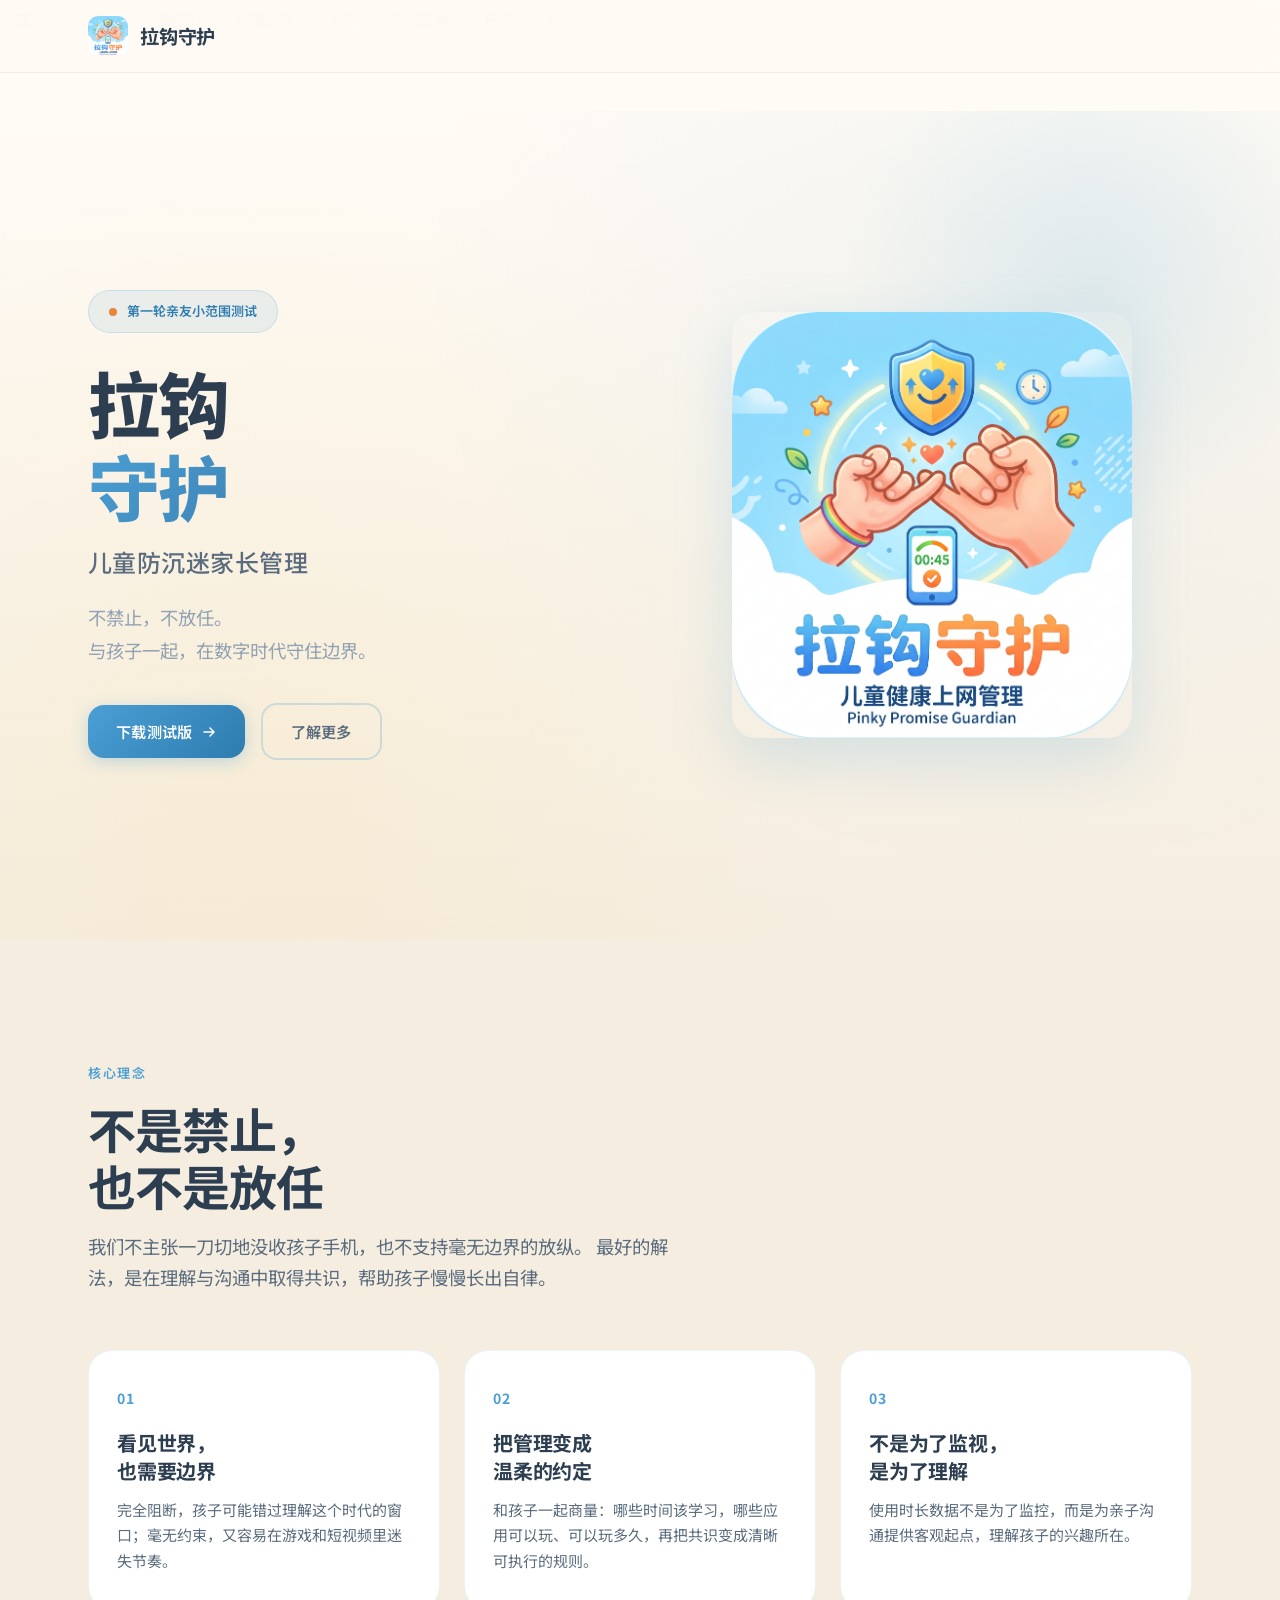
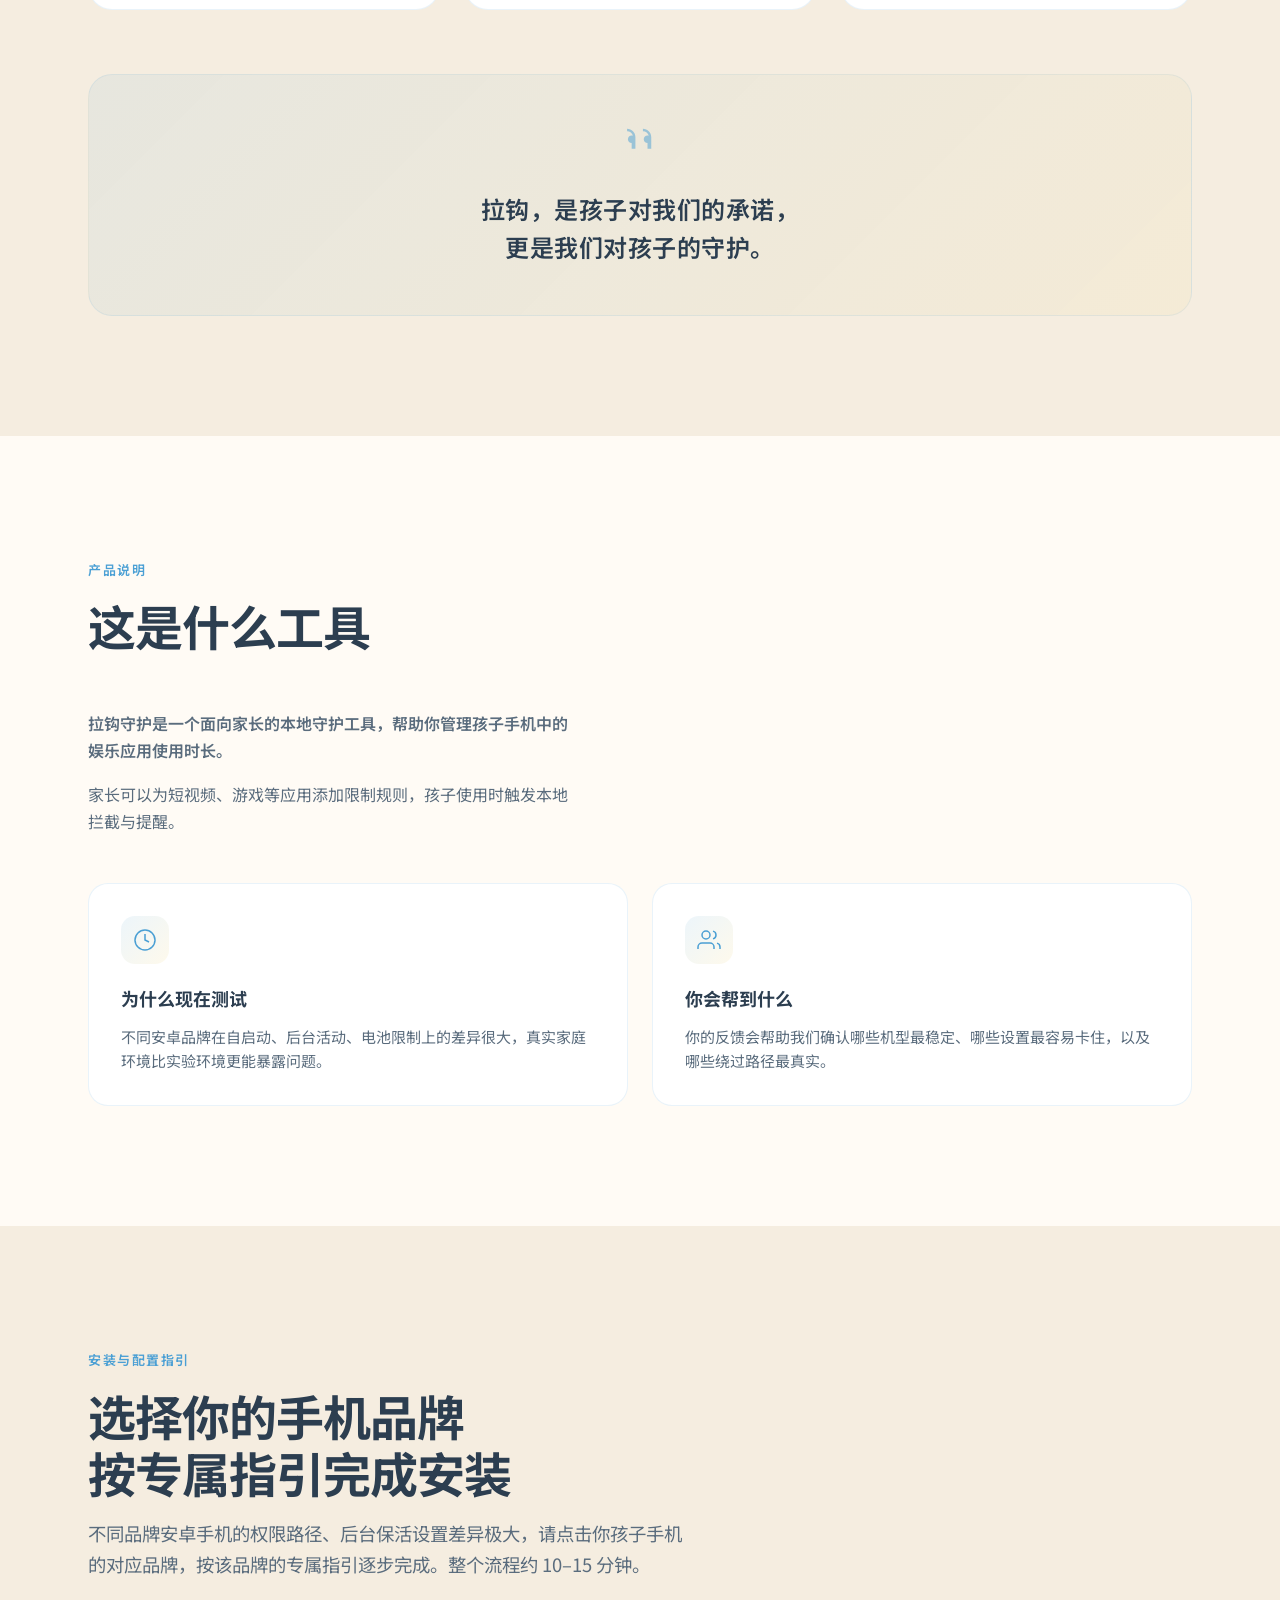
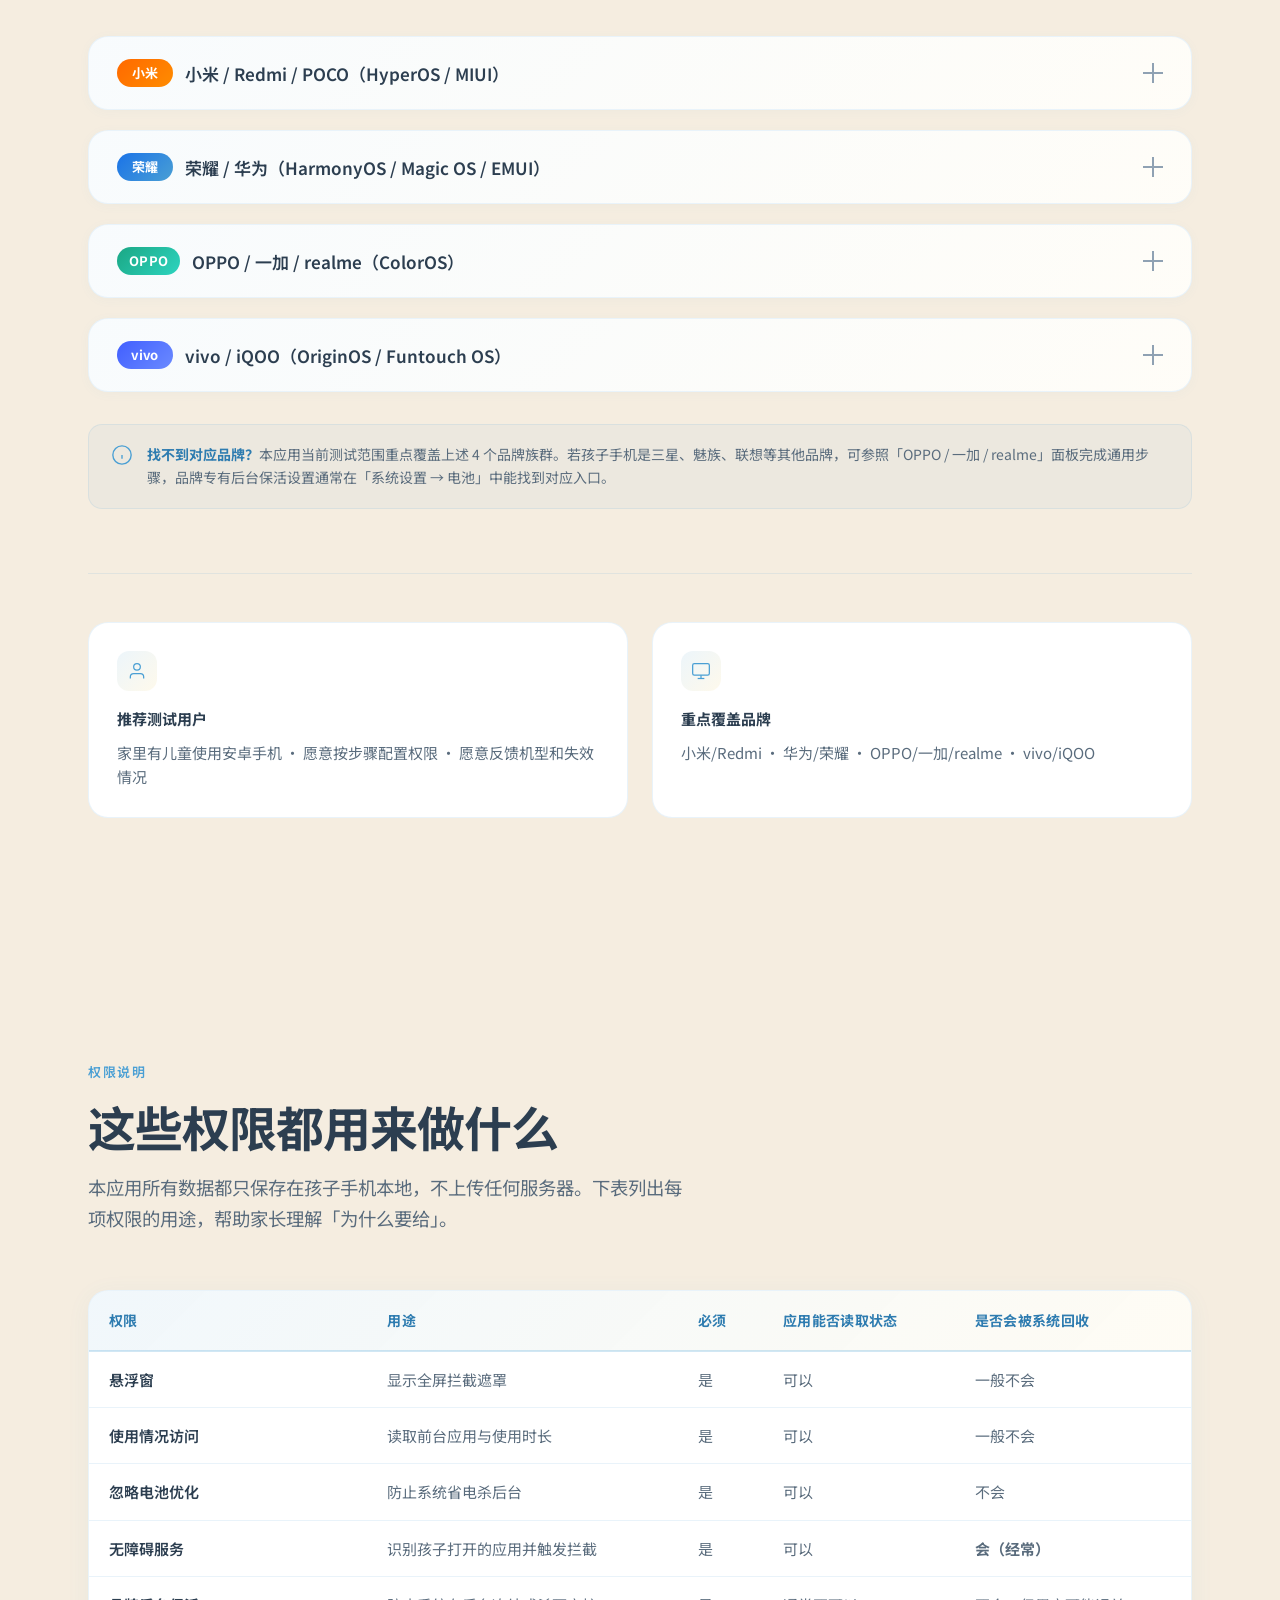
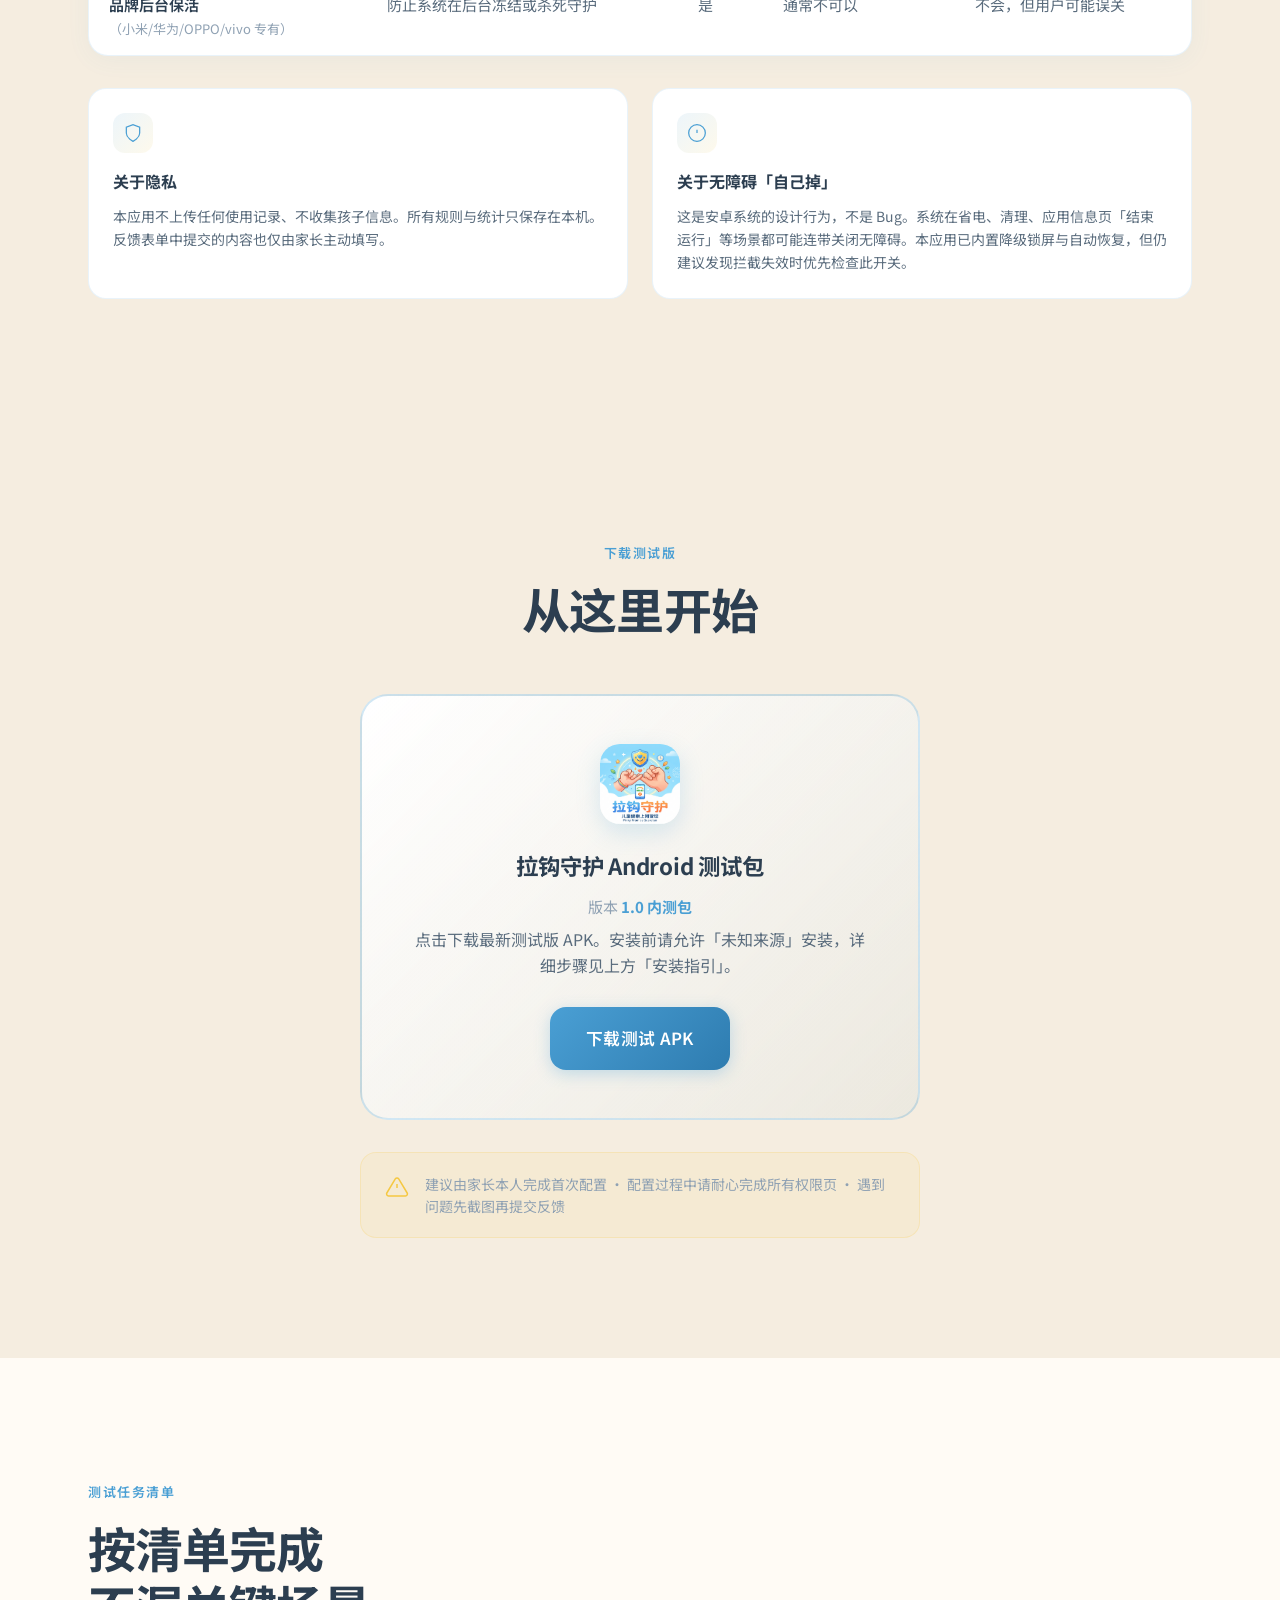
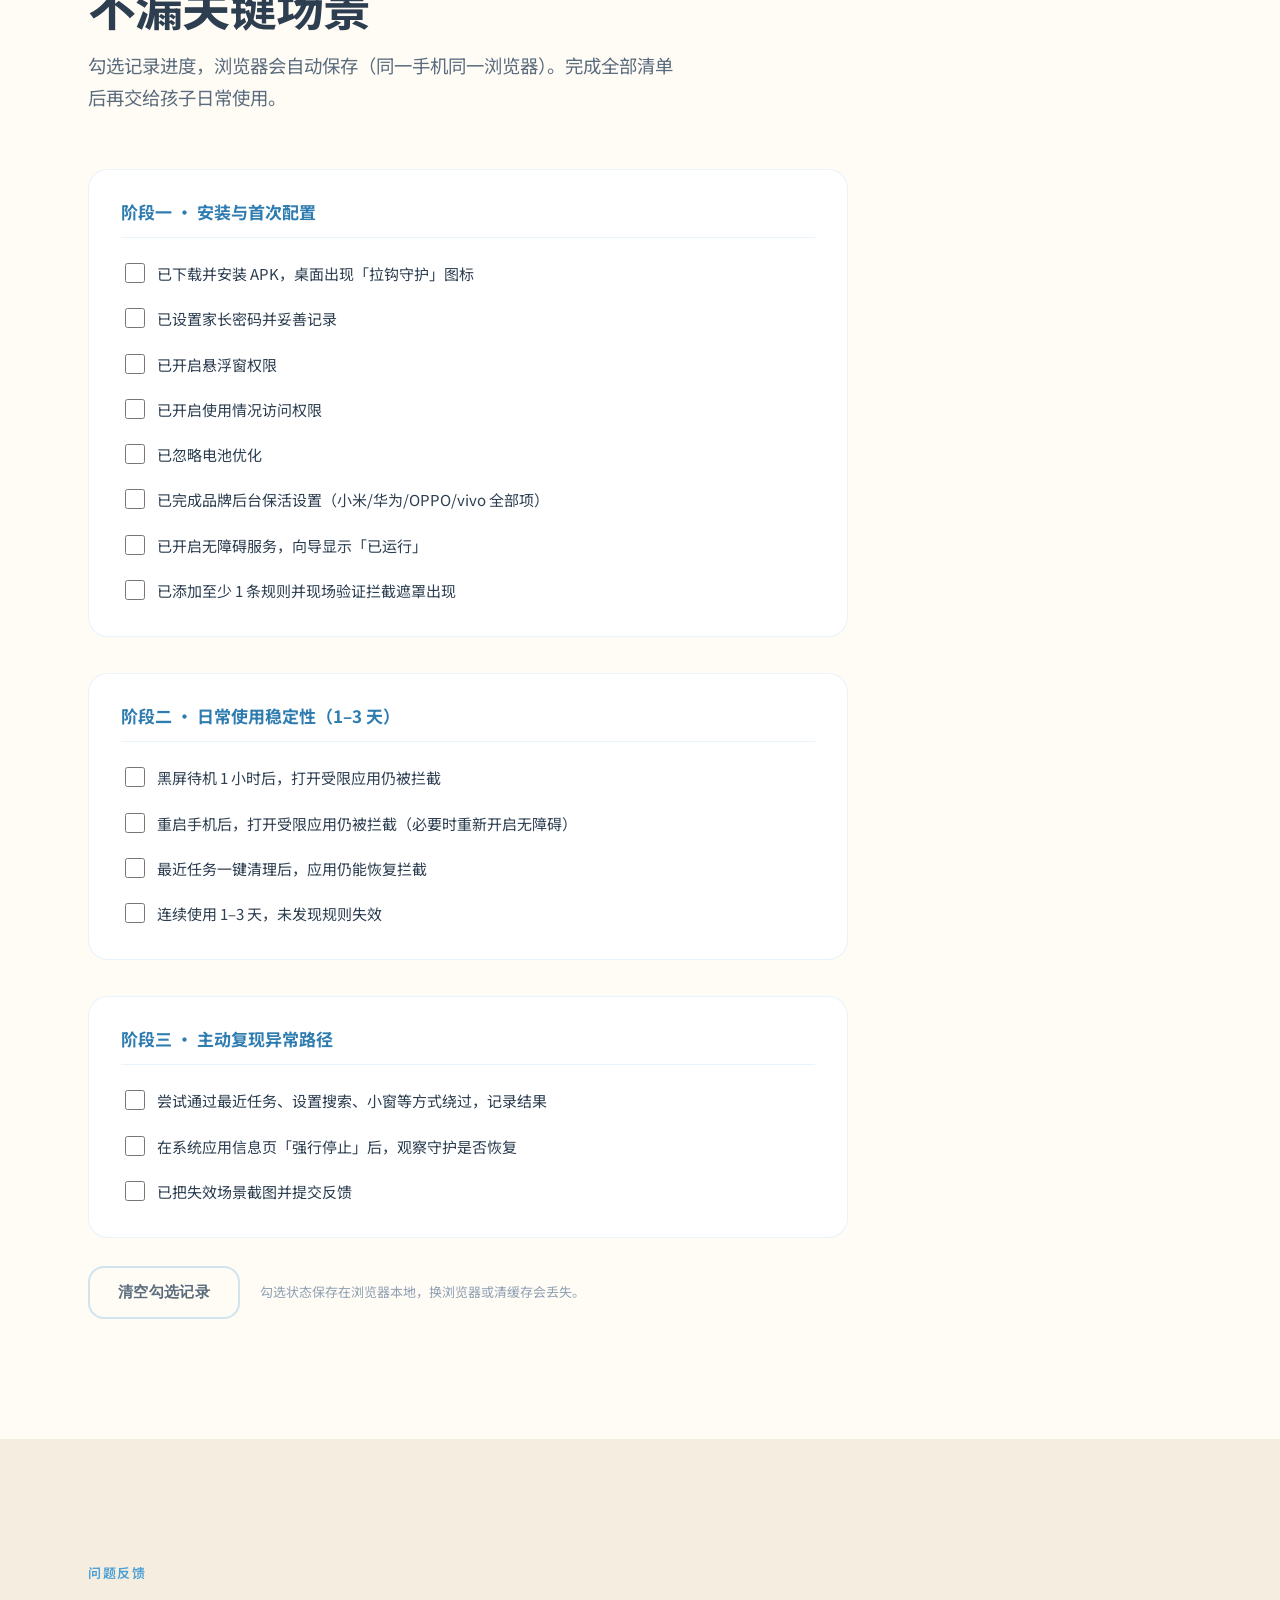
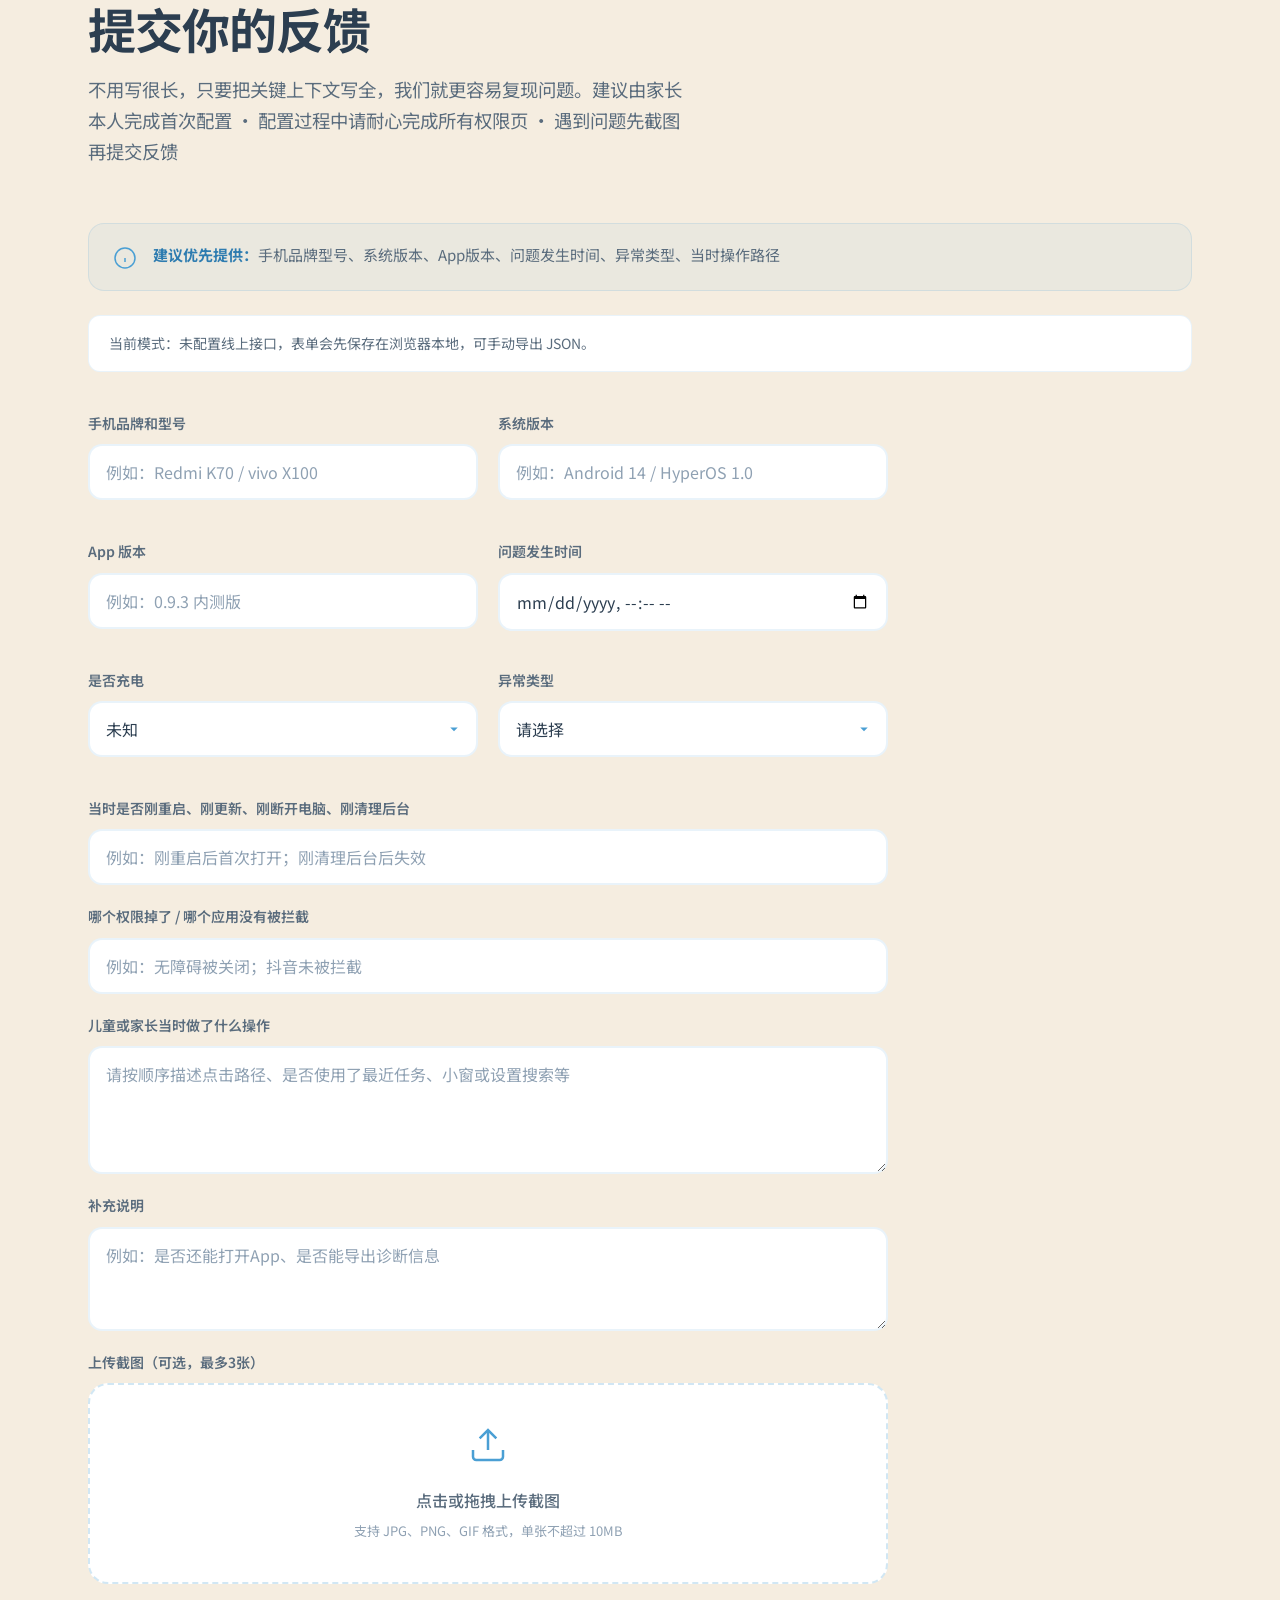
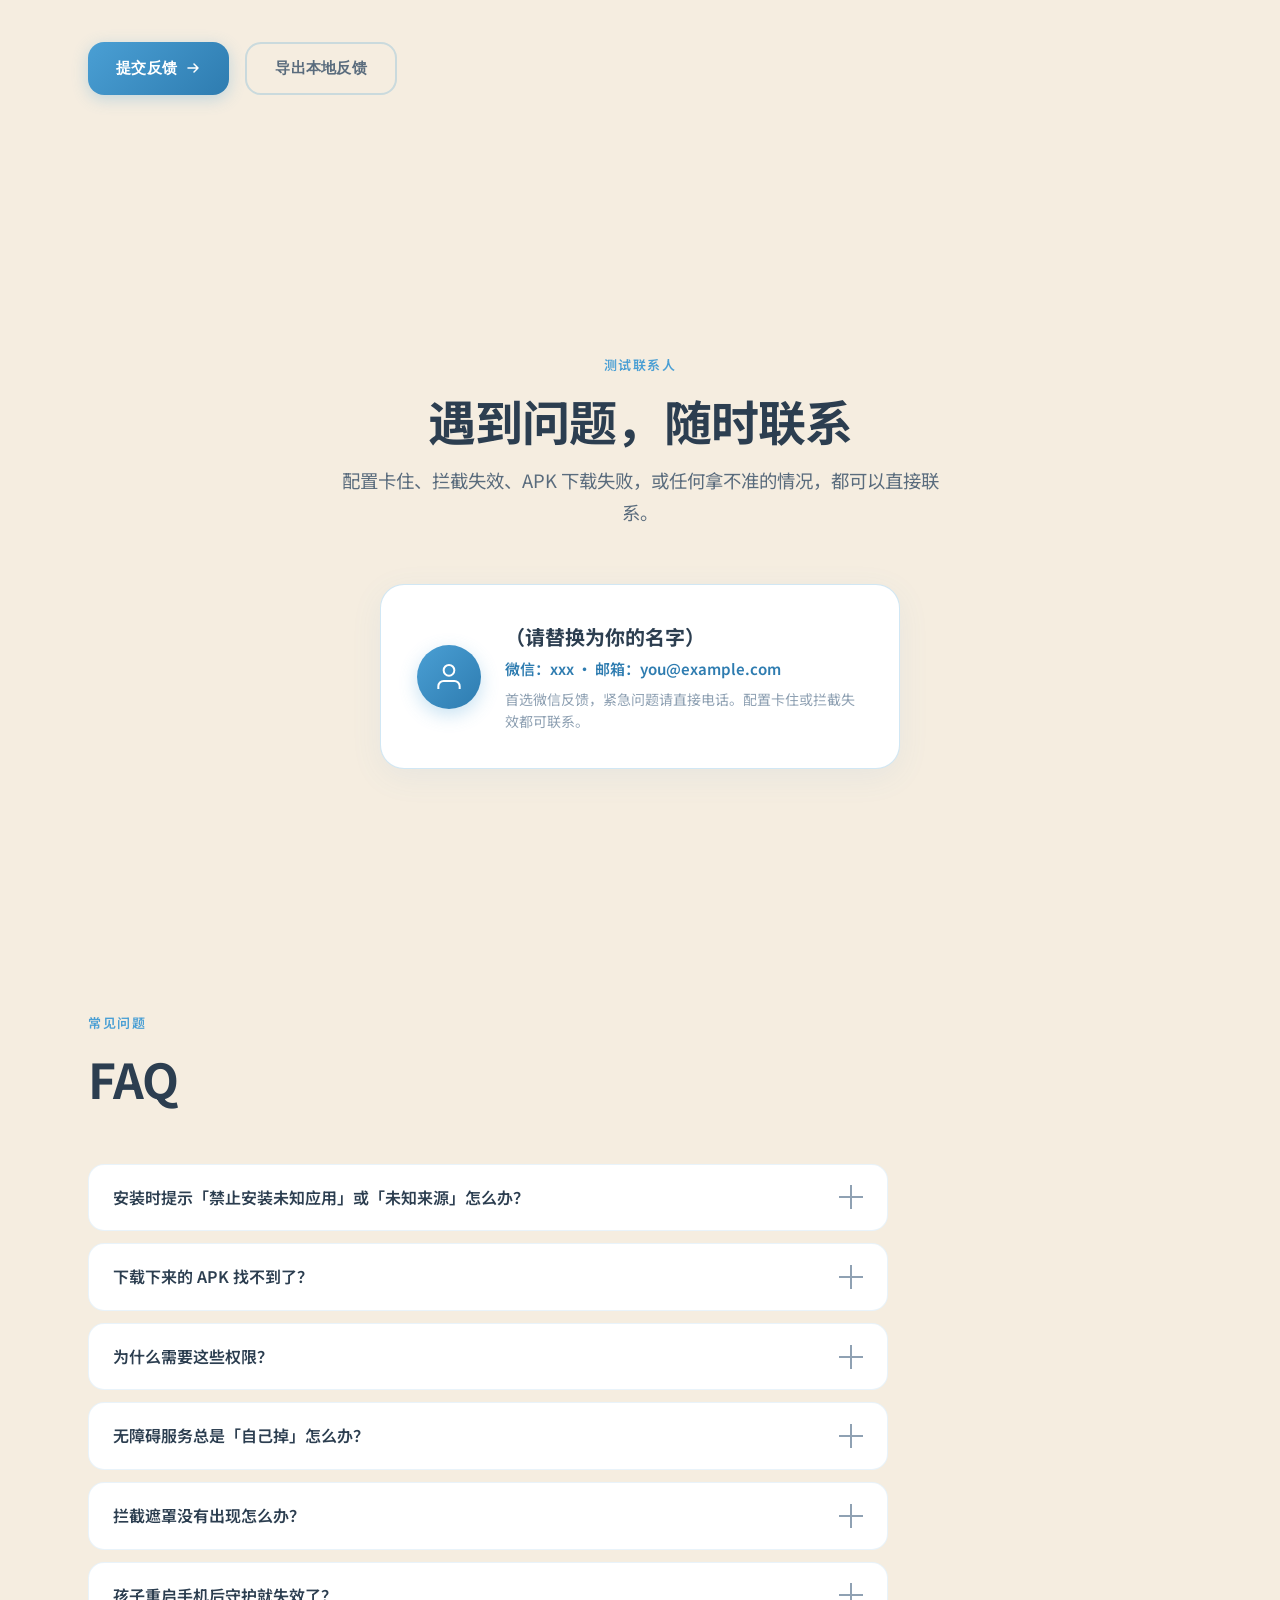
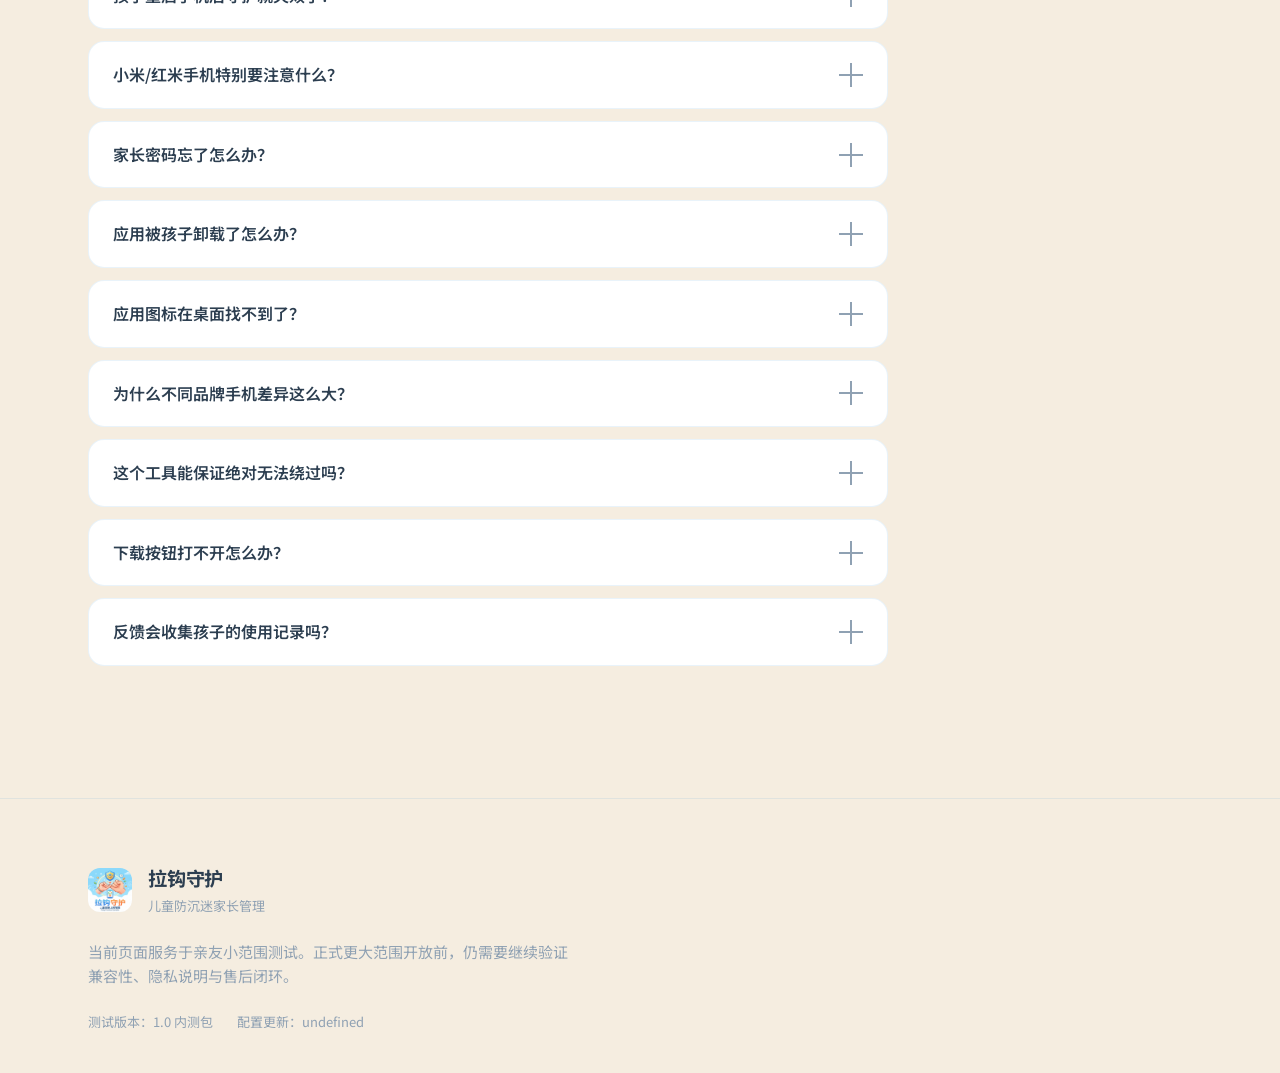
==== site/index.html @ 645e0491 "feat: add offline recovery and MIUI protection updates Harden degraded-mode, overlay, and uninstall " ====
<!DOCTYPE html>
<html lang="zh-CN">
<head>
  <meta charset="UTF-8">
  <meta name="viewport" content="width=device-width, initial-scale=1.0">
  <title>拉钩守护 - 儿童防沉迷家长管理</title>
  <meta name="description" content="拉钩守护小范围亲友测试站，提供安装说明、测试版分发、问题反馈与常见问题。">
  <link rel="preconnect" href="https://fonts.googleapis.com">
  <link rel="preconnect" href="https://fonts.gstatic.com" crossorigin>
  <link href="https://fonts.googleapis.com/css2?family=Noto+Serif+SC:wght@400;600;700&family=Noto+Sans+SC:wght@300;400;500;600;700&display=swap" rel="stylesheet">
  <link rel="stylesheet" href="./styles.css?v=11">
</head>
<body>
  <nav class="nav">
    <div class="container">
      <a class="nav-brand" href="#">
        <img class="nav-logo" src="./logo.png" alt="拉钩守护 Logo">
        <span class="nav-title">拉钩守护</span>
      </a>
      <button class="nav-toggle" id="navToggle" aria-label="菜单">
        <span></span><span></span><span></span>
      </button>
    </div>
  </nav>

  <!-- 菜单遮罩与抽屉独立于 .nav 之外，避免 backdrop-filter 影响 fixed 定位 -->
  <div class="nav-overlay" id="navOverlay"></div>
  <div class="nav-menu" id="navMenu">
    <a href="#philosophy" class="nav-link">理念</a>
    <a href="#about" class="nav-link">产品</a>
    <a href="#start" class="nav-link">安装指引</a>
    <a href="#permissions" class="nav-link">权限说明</a>
    <a href="#download" class="nav-link">下载</a>
    <a href="#checklist" class="nav-link">测试清单</a>
    <a href="#feedback" class="nav-link">反馈</a>
    <a href="#faq" class="nav-link">FAQ</a>
  </div>

  <main>
    <section class="hero-section" id="top">
      <div class="hero-bg">
        <div class="hero-bg-glow"></div>
        <div class="hero-bg-grid"></div>
      </div>
      <div class="container">
        <div class="hero-content">
          <div class="hero-eyebrow">
            <span class="eyebrow-dot"></span>
            第一轮亲友小范围测试
          </div>
          <h1 class="hero-title">
            <span class="title-line">拉钩</span>
            <span class="title-line title-line-accent">守护</span>
          </h1>
          <p class="hero-subtitle">儿童防沉迷家长管理</p>
          <p class="hero-desc">
            不禁止，不放任。<br>
            与孩子一起，在数字时代守住边界。
          </p>
          <div class="hero-cta">
            <a href="#download" class="btn btn-primary">
              <span>下载测试版</span>
              <svg width="16" height="16" viewBox="0 0 16 16" fill="none">
                <path d="M3 8h10M9 4l4 4-4 4" stroke="currentColor" stroke-width="1.5" stroke-linecap="round" stroke-linejoin="round"/>
              </svg>
            </a>
            <a href="#philosophy" class="btn btn-ghost">了解更多</a>
          </div>
        </div>
        <div class="hero-visual">
          <div class="hero-logo">
            <img src="./logo.png" alt="拉钩守护 - 儿童健康上网管理">
          </div>
        </div>
      </div>
    </section>

    <section class="philosophy-section" id="philosophy">
      <div class="container">
        <div class="section-header">
          <div class="section-label">核心理念</div>
          <h2 class="section-title">不是禁止，<br>也不是放任</h2>
          <p class="section-lead">
            我们不主张一刀切地没收孩子手机，也不支持毫无边界的放纵。
            最好的解法，是在理解与沟通中取得共识，帮助孩子慢慢长出自律。
          </p>
        </div>

        <div class="philosophy-grid">
          <div class="philosophy-item philosophy-item-large">
            <div class="philosophy-num">01</div>
            <h3>看见世界，<br>也需要边界</h3>
            <p>完全阻断，孩子可能错过理解这个时代的窗口；毫无约束，又容易在游戏和短视频里迷失节奏。</p>
          </div>
          <div class="philosophy-item">
            <div class="philosophy-num">02</div>
            <h3>把管理变成<br>温柔的约定</h3>
            <p>和孩子一起商量：哪些时间该学习，哪些应用可以玩、可以玩多久，再把共识变成清晰可执行的规则。</p>
          </div>
          <div class="philosophy-item">
            <div class="philosophy-num">03</div>
            <h3>不是为了监视，<br>是为了理解</h3>
            <p>使用时长数据不是为了监控，而是为亲子沟通提供客观起点，理解孩子的兴趣所在。</p>
          </div>
        </div>

        <div class="philosophy-quote">
          <svg class="quote-icon" viewBox="0 0 48 48" fill="none">
            <path d="M14 24c-2.5 0-4.5-2-4.5-4.5S11.5 15 14 15c.5 0 1 0 1.5.2C14.8 12.3 12 10 8.5 10v-3c5.5 0 10 4.5 10 10v14h-4.5V24zm19 0c-2.5 0-4.5-2-4.5-4.5S30.5 15 33 15c.5 0 1 0 1.5.2C33.8 12.3 31 10 27.5 10v-3c5.5 0 10 4.5 10 10v14h-4.5V24z" fill="currentColor"/>
          </svg>
          <p>拉钩，是孩子对我们的承诺，<br>更是我们对孩子的守护。</p>
        </div>
      </div>
    </section>

    <section class="about-section" id="about">
      <div class="container">
        <div class="section-header">
          <div class="section-label">产品说明</div>
          <h2 class="section-title">这是什么工具</h2>
        </div>

        <div class="about-grid">
          <div class="about-main">
            <p class="about-lead">拉钩守护是一个面向家长的本地守护工具，帮助你管理孩子手机中的娱乐应用使用时长。</p>
            <p>家长可以为短视频、游戏等应用添加限制规则，孩子使用时触发本地拦截与提醒。</p>
          </div>
        </div>

        <div class="about-cards">
          <div class="about-card">
            <div class="card-icon">
              <svg viewBox="0 0 24 24" fill="none" stroke="currentColor" stroke-width="1.5">
                <path d="M12 22c5.523 0 10-4.477 10-10S17.523 2 12 2 2 6.477 2 12s4.477 10 10 10z"/>
                <path d="M12 6v6l4 2"/>
              </svg>
            </div>
            <h3>为什么现在测试</h3>
            <p>不同安卓品牌在自启动、后台活动、电池限制上的差异很大，真实家庭环境比实验环境更能暴露问题。</p>
          </div>
          <div class="about-card">
            <div class="card-icon">
              <svg viewBox="0 0 24 24" fill="none" stroke="currentColor" stroke-width="1.5">
                <path d="M17 21v-2a4 4 0 00-4-4H5a4 4 0 00-4 4v2"/>
                <circle cx="9" cy="7" r="4"/>
                <path d="M23 21v-2a4 4 0 00-3-3.87M16 3.13a4 4 0 010 7.75"/>
              </svg>
            </div>
            <h3>你会帮到什么</h3>
            <p>你的反馈会帮助我们确认哪些机型最稳定、哪些设置最容易卡住，以及哪些绕过路径最真实。</p>
          </div>
        </div>
      </div>
    </section>

    <section class="test-section" id="start">
      <div class="container">
        <div class="section-header">
          <div class="section-label">安装与配置指引</div>
          <h2 class="section-title">选择你的手机品牌<br>按专属指引完成安装</h2>
          <p class="section-lead">不同品牌安卓手机的权限路径、后台保活设置差异极大，请点击你孩子手机的对应品牌，按该品牌的专属指引逐步完成。整个流程约 10–15 分钟。</p>
        </div>

        <div class="brand-guide-panels">

          <!-- ========== 小米 / Redmi / POCO ========== -->
          <details class="brand-guide-panel">
            <summary>
              <span class="brand-guide-name">
                <span class="brand-tag brand-tag-xiaomi">小米</span>
                小米 / Redmi / POCO（HyperOS / MIUI）
              </span>
              <span class="faq-toggle"></span>
            </summary>
            <div class="brand-guide-body">

              <div class="guide-phase">
                <h3 class="guide-phase-title">第一阶段 · 通用权限准备（约 5 分钟）</h3>

                <div class="guide-step">
                  <div class="guide-step-num">1</div>
                  <div class="guide-step-body">
                    <h4>下载 APK</h4>
                    <p class="step-purpose">本应用未上架应用商店，需从本页下载安装包。小米浏览器为系统默认浏览器。</p>
                    <ol class="step-list">
                      <li>在小米浏览器中打开本页面，点击下方「下载测试版」。<strong>如在微信中打开，请点击右上角三个点图标，再点击「用浏览器打开」</strong>，跳转到小米浏览器后再下载。</li>
                      <li>点击下载后，小米浏览器可能弹出「该应用未经小米安全审核」<strong>—— 这是小米对未上架应用商店的所有应用的通用提示，并不代表应用本身有问题，按提示操作继续下载即可</strong>。</li>
                      <li>如浏览器提示「禁止安装未知应用」→ 点击「设置」→ 找到「浏览器」或「小米浏览器」→ 开启「允许安装来源」。</li>
                    </ol>
                    <div class="guide-screenshots">
                      <figure class="screenshot-thumb" data-full="src/mi/下载警告.jpg">
                        <img src="src/mi/下载警告.jpg" alt="点击下载后浏览器警告" loading="lazy">
                        <figcaption>点击下载后浏览器警告（按提示继续下载）</figcaption>
                      </figure>
                      <figure class="screenshot-thumb" data-full="src/mi/下载安装警告.jpg">
                        <img src="src/mi/下载安装警告.jpg" alt="下载安装警告" loading="lazy">
                        <figcaption>下载安装警告（按提示继续）</figcaption>
                      </figure>
                    </div>
                  </div>
                </div>

                <div class="guide-step">
                  <div class="guide-step-num">2</div>
                  <div class="guide-step-body">
                    <h4>安装 APK</h4>
                    <p class="step-purpose">下载完成后开始安装。小米系统会连续弹出多个安全提示，<strong>均属正常现象</strong>，请按顺序处理。</p>
                    <ol class="step-list">
                      <li>下载完成后下拉通知栏点击「下载完成」的 APK，或打开「文件管理 → 下载」分类找到 <code>app-debug.apk</code> 点击安装。</li>
                      <li>弹出「了解此应用未经安全检测」页面 → <strong>勾选「我已了解并知晓可能产生的风险」</strong>（必须勾选才能继续，部分机型需等待倒计时结束按钮才可点击）→ 点击「继续安装」。</li>
                      <li>弹出「第三方应用安装警告」→ 选择「继续安装」或「仍然安装」。</li>
                      <li>弹出「未查询到此应用的 ICP 备案信息」→ <strong>本应用测试阶段尚未备案，不影响使用</strong>，点击「继续安装」即可。</li>
                      <li>如系统要求输入小米账号密码验证身份，输入后继续安装。</li>
                      <li>等待安装完成，点击「打开」。</li>
                    </ol>
                    <div class="guide-screenshots">
                      <figure class="screenshot-thumb" data-full="src/mi/未勾选了解此应用未经安全检测.jpg">
                        <img src="src/mi/未勾选了解此应用未经安全检测.jpg" alt="未勾选了解此应用未经安全检测" loading="lazy">
                        <figcaption>未勾选「了解此应用未经安全检测」</figcaption>
                      </figure>
                      <figure class="screenshot-thumb" data-full="src/mi/已勾选了解此应用未经安全检测.jpg">
                        <img src="src/mi/已勾选了解此应用未经安全检测.jpg" alt="已勾选了解此应用未经安全检测" loading="lazy">
                        <figcaption>已勾选，可点击「继续安装」</figcaption>
                      </figure>
                      <figure class="screenshot-thumb" data-full="src/mi/第三方应用安装警告.jpg">
                        <img src="src/mi/第三方应用安装警告.jpg" alt="第三方应用安装警告" loading="lazy">
                        <figcaption>第三方应用安装警告</figcaption>
                      </figure>
                      <figure class="screenshot-thumb" data-full="src/mi/ICP备案警告.jpg">
                        <img src="src/mi/ICP备案警告.jpg" alt="ICP备案警告" loading="lazy">
                        <figcaption>ICP 备案警告（未备案属正常）</figcaption>
                      </figure>
                      <figure class="screenshot-thumb" data-full="src/mi/浏览器安装警告.jpg">
                        <img src="src/mi/浏览器安装警告.jpg" alt="浏览器安装警告" loading="lazy">
                        <figcaption>浏览器安装警告</figcaption>
                      </figure>
                    </div>
                    <div class="step-verify"><span class="verify-label">验证点</span><p>桌面出现「拉钩守护」图标并能打开。</p></div>
                  </div>
                </div>

                <div class="guide-step">
                  <div class="guide-step-num">3</div>
                  <div class="guide-step-body">
                    <h4>设置家长密码</h4>
                    <p class="step-purpose">用于修改规则、卸载应用、紧急解锁。遗忘后可通过客服提供的<strong>当日恢复码</strong>重设，手机无需联网。</p>
                    <ol class="step-list">
                      <li>首次打开自动进入向导，第一项「设置家长密码」→ 点击「去设置家长密码」。</li>
                      <li>输入 6 位数字密码（避免生日、123456），再次输入确认。</li>
                    </ol>
                    <div class="step-verify"><span class="verify-label">验证点</span><p>向导该项显示「已设置」。</p></div>
                    <div class="step-warn"><strong>务必记牢</strong>：建议写在家长本人保管的本子上。</div>
                  </div>
                </div>

                <div class="guide-step">
                  <div class="guide-step-num">4</div>
                  <div class="guide-step-body">
                    <h4>开启悬浮窗权限</h4>
                    <p class="step-purpose">用于显示拦截遮罩。不开则拦截看不见。</p>
                    <ol class="step-list">
                      <li>向导点击「去开启悬浮窗」→ 跳转到「其他权限管理 → 显示悬浮窗」页。</li>
                      <li>找到「拉钩守护」→ 选择「允许」。</li>
                      <li>返回应用确认该项显示「已开启」。</li>
                    </ol>
                    <div class="guide-screenshots">
                      <figure class="screenshot-thumb" data-full="src/mi/开启悬浮窗1-找到拉钩守护.jpg">
                        <img src="src/mi/开启悬浮窗1-找到拉钩守护.jpg" alt="悬浮窗列表找到拉钩守护" loading="lazy">
                        <figcaption>在悬浮窗列表中找到「拉钩守护」</figcaption>
                      </figure>
                      <figure class="screenshot-thumb" data-full="src/mi/开启悬浮窗2.jpg">
                        <img src="src/mi/开启悬浮窗2.jpg" alt="悬浮窗权限开启" loading="lazy">
                        <figcaption>选择「允许」</figcaption>
                      </figure>
                    </div>
                  </div>
                </div>

                <div class="guide-step">
                  <div class="guide-step-num">5</div>
                  <div class="guide-step-body">
                    <h4>开启使用情况访问权限</h4>
                    <p class="step-purpose">用于读取孩子打开了哪个应用、用了多久。</p>
                    <ol class="step-list">
                      <li>向导点击「去开启使用情况访问」→ 跳转到「特殊权限 → 使用情况访问」。</li>
                      <li>找到「拉钩守护」→ 开启开关。</li>
                      <li>系统弹出安全警告 → <strong>勾选「我已知晓可能产生的风险」</strong>（部分机型需等待倒计时结束）→ 点击「确定」。</li>
                      <li>返回应用确认状态。</li>
                    </ol>
                    <div class="guide-screenshots">
                      <figure class="screenshot-thumb" data-full="src/mi/开启使用情况访问权限1-找到拉钩守护.jpg">
                        <img src="src/mi/开启使用情况访问权限1-找到拉钩守护.jpg" alt="使用情况访问列表找到拉钩守护" loading="lazy">
                        <figcaption>找到「拉钩守护」</figcaption>
                      </figure>
                      <figure class="screenshot-thumb" data-full="src/mi/开启使用情况访问权限2-开启权限.jpg">
                        <img src="src/mi/开启使用情况访问权限2-开启权限.jpg" alt="开启使用情况访问权限开关" loading="lazy">
                        <figcaption>开启开关</figcaption>
                      </figure>
                      <figure class="screenshot-thumb" data-full="src/mi/开启使用情况访问权限3-处理警告.jpg">
                        <img src="src/mi/开启使用情况访问权限3-处理警告.jpg" alt="使用情况访问权限警告确认" loading="lazy">
                        <figcaption>系统警告（勾选「我已知晓」并确认）</figcaption>
                      </figure>
                    </div>
                  </div>
                </div>
              </div>

              <div class="guide-phase">
                <h3 class="guide-phase-title">第二阶段 · 小米专有后台保活（重点 · 约 5 分钟）</h3>
                <p class="phase-warn">小米系统对第三方后台应用限制最严格，<strong>这一阶段是拦截失效的最大原因</strong>。务必逐项完成。</p>

                <div class="guide-step">
                  <div class="guide-step-num">6</div>
                  <div class="guide-step-body">
                    <h4>忽略电池优化</h4>
                    <ol class="step-list">
                      <li>向导点击「去设置电池优化」→ 弹窗选「允许」。</li>
                      <li>这一步只是 Android 通用层，下面的小米专有省电策略更关键。</li>
                    </ol>
                  </div>
                </div>

                <div class="guide-step">
                  <div class="guide-step-num">7</div>
                  <div class="guide-step-body">
                    <h4>后台自启动</h4>
                    <p class="step-purpose">开机或被系统回收后能否自动恢复守护。</p>
                    <ol class="step-list">
                      <li>路径：<code>系统设置 → 应用 → 权限管理 → 后台自启动</code></li>
                      <li>找到「拉钩守护」→ 开启开关。</li>
                    </ol>
                    <p class="step-alt">也可长按桌面图标 → 应用信息 → 自启动 → 允许。</p>
                    <div class="guide-screenshots">
                      <figure class="screenshot-thumb" data-full="src/mi/权限管理入口.jpg">
                        <img src="src/mi/权限管理入口.jpg" alt="权限管理入口" loading="lazy">
                        <figcaption>权限管理入口</figcaption>
                      </figure>
                      <figure class="screenshot-thumb" data-full="src/mi/应用详情-开启自启动开关.jpg">
                        <img src="src/mi/应用详情-开启自启动开关.jpg" alt="应用详情开启自启动开关" loading="lazy">
                        <figcaption>开启自启动开关</figcaption>
                      </figure>
                    </div>
                  </div>
                </div>

                <div class="guide-step">
                  <div class="guide-step-num">8</div>
                  <div class="guide-step-body">
                    <h4>省电策略设为「无限制」</h4>
                    <p class="step-purpose">避免小米因省电冻结或杀死后台服务。<strong>与第 6 步不是一回事</strong>，需分别完成。</p>
                    <ol class="step-list">
                      <li>路径：<code>系统设置 → 应用 → 应用管理 → 拉钩守护 → 省电策略</code>（部分版本叫「电量消耗」或「电池」）</li>
                      <li>选择「无限制」。</li>
                    </ol>
                    <p class="step-alt">若找不到，在系统设置搜索「省电策略」。</p>
                    <div class="guide-screenshots">
                      <figure class="screenshot-thumb" data-full="src/mi/电量详情切换为无限制.jpg">
                        <img src="src/mi/电量详情切换为无限制.jpg" alt="电量详情切换为无限制" loading="lazy">
                        <figcaption>电量详情中切换为「无限制」</figcaption>
                      </figure>
                    </div>
                  </div>
                </div>

                <div class="guide-step">
                  <div class="guide-step-num">9</div>
                  <div class="guide-step-body">
                    <h4>后台弹出界面</h4>
                    <p class="step-purpose">用于增强后台恢复与拦截遮罩的可达性。优先级低于无障碍，但建议开启。</p>
                    <ol class="step-list">
                      <li>路径：<code>长按「拉钩守护」桌面图标 → 应用信息 → 权限管理 → 其他权限 → 后台弹出界面</code></li>
                      <li>选「允许」。</li>
                    </ol>
                    <div class="guide-screenshots">
                      <figure class="screenshot-thumb" data-full="src/mi/弹出界面开启.jpg">
                        <img src="src/mi/弹出界面开启.jpg" alt="后台弹出界面开启" loading="lazy">
                        <figcaption>后台弹出界面选「允许」</figcaption>
                      </figure>
                    </div>
                  </div>
                </div>

                <div class="guide-step">
                  <div class="guide-step-num">10</div>
                  <div class="guide-step-body">
                    <h4>最近任务锁定</h4>
                    <p class="step-purpose">降低「一键清理」时被清除的概率。</p>
                    <ol class="step-list">
                      <li>打开「拉钩守护」→ 进入最近任务页。</li>
                      <li>长按「拉钩守护」卡片，或下拉卡片。</li>
                      <li>点击锁形图标，确认卡片上有锁定标记。</li>
                    </ol>
                  </div>
                </div>
              </div>

              <div class="guide-phase">
                <h3 class="guide-phase-title">第三阶段 · 开启无障碍服务（最关键 · 最后做）</h3>

                <div class="guide-step">
                  <div class="guide-step-num">11</div>
                  <div class="guide-step-body">
                    <h4>开启无障碍服务</h4>
                    <p class="step-purpose">无障碍服务用于识别孩子打开了哪个应用并触发拦截，是整个守护能否工作的核心开关。<strong>必须放在所有小米专有设置之后</strong>。</p>
                    <ol class="step-list">
                      <li>向导点击「去开启无障碍服务」→ 跳转到无障碍服务列表。</li>
                      <li>找到「拉钩守护」（在「已下载的应用」或「更多已下载的服务」下）→ 点击进入。</li>
                      <li>开启开关 → 系统弹出安全警告 → <strong>勾选「我已知晓可能产生的风险」</strong>（部分机型需等待倒计时结束）→ 点击「确定」。</li>
                      <li>返回应用确认显示「已运行」。</li>
                    </ol>
                    <div class="guide-screenshots">
                      <figure class="screenshot-thumb" data-full="src/mi/无障碍入口.jpg">
                        <img src="src/mi/无障碍入口.jpg" alt="无障碍服务入口" loading="lazy">
                        <figcaption>无障碍服务列表入口</figcaption>
                      </figure>
                      <figure class="screenshot-thumb" data-full="src/mi/无障碍找到拉钩守护.jpg">
                        <img src="src/mi/无障碍找到拉钩守护.jpg" alt="无障碍列表找到拉钩守护" loading="lazy">
                        <figcaption>找到「拉钩守护」</figcaption>
                      </figure>
                      <figure class="screenshot-thumb" data-full="src/mi/无障碍忽略警告.jpg">
                        <img src="src/mi/无障碍忽略警告.jpg" alt="无障碍警告确认" loading="lazy">
                        <figcaption>系统警告（勾选「我已知晓」并确认）</figcaption>
                      </figure>
                    </div>
                    <div class="step-warn"><strong>小米特别注意</strong>：小米「手机管家」应用信息页中的「结束运行」会把无障碍服务一起杀掉并从启用列表移除。<strong>所以必须先完成上述全部小米专有设置，最后再开无障碍</strong>。以后只要重新进入应用信息页调整设置，都要再次检查无障碍是否仍在运行。</div>
                  </div>
                </div>
              </div>

              <div class="guide-phase">
                <h3 class="guide-phase-title">第四阶段 · 添加规则并现场验证</h3>

                <div class="guide-step">
                  <div class="guide-step-num">12</div>
                  <div class="guide-step-body">
                    <h4>添加第一条规则并立即验证</h4>
                    <ol class="step-list">
                      <li>主界面进入「应用规则」→ 点击「+」。</li>
                      <li>选一个孩子常用的娱乐应用（如抖音、和平精英、B 站）。</li>
                      <li>选「完全禁用」或「限制使用时长」（如每天 30 分钟）。</li>
                      <li>保存后立即打开该应用，应看到全屏拦截遮罩。</li>
                    </ol>
                    <div class="step-verify"><span class="verify-label">验证点</span><p>打开受限应用时立刻被全屏遮罩挡住。</p></div>
                    <div class="step-warn"><strong>没出现遮罩？</strong>按此排查：① 向导确认无障碍显示「已运行」；② 确认悬浮窗已开启；③ 重启手机后再次开启无障碍；④ 仍不行请截图反馈。</div>
                  </div>
                </div>
              </div>

            </div>
          </details>

          <!-- ========== 荣耀 / 华为 ========== -->
          <details class="brand-guide-panel">
            <summary>
              <span class="brand-guide-name">
                <span class="brand-tag brand-tag-honor">荣耀</span>
                荣耀 / 华为（HarmonyOS / Magic OS / EMUI）
              </span>
              <span class="faq-toggle"></span>
            </summary>
            <div class="brand-guide-body">

              <div class="guide-phase">
                <h3 class="guide-phase-title">第一阶段 · 通用权限准备（约 5 分钟）</h3>

                <div class="guide-step">
                  <div class="guide-step-num">1</div>
                  <div class="guide-step-body">
                    <h4>下载 APK 并允许「未知来源」安装</h4>
                    <p class="step-purpose">本应用未上架应用商店。华为/荣耀浏览器为系统默认浏览器。</p>
                    <ol class="step-list">
                      <li>在浏览器中打开本页面，点击下方「下载测试版」。</li>
                      <li>提示「禁止安装未知应用」→ 点击「设置」→ 找到浏览器（如「浏览器」「华为浏览器」）→ 开启「允许安装来源」。</li>
                      <li>下载完成后下拉通知栏点击 APK，或打开「文件管理 → 下载」找到 <code>app-debug.apk</code> 点击安装。</li>
                      <li>HarmonyOS 可能弹出「纯净模式」拦截 → 选择「仍要安装」或先在「应用市场 → 我的 → 设置」关闭「纯净模式」。</li>
                    </ol>
                    <div class="step-verify"><span class="verify-label">验证点</span><p>桌面出现「拉钩守护」图标并能打开。</p></div>
                  </div>
                </div>

                <div class="guide-step">
                  <div class="guide-step-num">2</div>
                  <div class="guide-step-body">
                    <h4>设置家长密码</h4>
                    <p class="step-purpose">用于修改规则、卸载应用、紧急解锁。遗忘后可通过客服提供的<strong>当日恢复码</strong>重设，手机无需联网。</p>
                    <ol class="step-list">
                      <li>首次打开自动进入向导，第一项「设置家长密码」→ 点击「去设置家长密码」。</li>
                      <li>输入 6 位数字密码，再次输入确认。</li>
                    </ol>
                    <div class="step-warn"><strong>务必记牢</strong>：建议写在家长本人保管的本子上。</div>
                  </div>
                </div>

                <div class="guide-step">
                  <div class="guide-step-num">3</div>
                  <div class="guide-step-body">
                    <h4>开启悬浮窗权限</h4>
                    <ol class="step-list">
                      <li>向导点击「去开启悬浮窗」→ 跳转到悬浮窗权限页。</li>
                      <li>找到「拉钩守护」→ 开启开关。</li>
                      <li>返回应用确认显示「已开启」。</li>
                    </ol>
                  </div>
                </div>

                <div class="guide-step">
                  <div class="guide-step-num">4</div>
                  <div class="guide-step-body">
                    <h4>开启使用情况访问权限</h4>
                    <ol class="step-list">
                      <li>向导点击「去开启使用情况访问」→ 跳转到使用情况访问页。</li>
                      <li>找到「拉钩守护」→ 开启开关。</li>
                      <li>返回应用确认状态。</li>
                    </ol>
                  </div>
                </div>
              </div>

              <div class="guide-phase">
                <h3 class="guide-phase-title">第二阶段 · 荣耀/华为专有后台保活（重点 · 约 5 分钟）</h3>
                <p class="phase-warn">HarmonyOS 对后台应用限制较严，<strong>这一阶段是拦截失效的最大原因</strong>。</p>

                <div class="guide-step">
                  <div class="guide-step-num">5</div>
                  <div class="guide-step-body">
                    <h4>应用启动管理（关键）</h4>
                    <p class="step-purpose">华为/荣耀独有的「应用启动管理」会限制自启动、关联启动、后台活动。必须手动三开。</p>
                    <ol class="step-list">
                      <li>路径：<code>系统设置 → 应用 → 应用启动管理</code></li>
                      <li>找到「拉钩守护」→ <strong>关闭「自动管理」</strong>。</li>
                      <li>弹出手动管理面板 → 勾选「允许自启动」「允许关联启动」「允许后台活动」三项。</li>
                      <li>点击「确定」。</li>
                    </ol>
                    <div class="step-verify"><span class="verify-label">验证点</span><p>该项显示「手动管理」且三项全开。</p></div>
                  </div>
                </div>

                <div class="guide-step">
                  <div class="guide-step-num">6</div>
                  <div class="guide-step-body">
                    <h4>忽略电池优化 + 电池优化白名单</h4>
                    <ol class="step-list">
                      <li>向导点击「去设置电池优化」→ 弹窗选「允许」。华为/荣耀机型可能先跳到「手机管家」的「应用启动管理」，请按上一步完成。</li>
                      <li>再进入 <code>系统设置 → 应用 → 拉钩守护 → 耗电详情 → 启动管理</code>，确认选「手动管理」并全部允许。</li>
                    </ol>
                  </div>
                </div>

                <div class="guide-step">
                  <div class="guide-step-num">7</div>
                  <div class="guide-step-body">
                    <h4>锁屏清理白名单</h4>
                    <p class="step-purpose">避免锁屏后被系统清理。</p>
                    <ol class="step-list">
                      <li>打开「手机管家」→ 右上角设置图标。</li>
                      <li>找到「锁屏清理应用白名单」或「锁屏清理应用」。</li>
                      <li>把「拉钩守护」加入白名单。</li>
                    </ol>
                  </div>
                </div>

                <div class="guide-step">
                  <div class="guide-step-num">8</div>
                  <div class="guide-step-body">
                    <h4>最近任务锁定</h4>
                    <ol class="step-list">
                      <li>打开「拉钩守护」→ 进入最近任务页。</li>
                      <li>下拉「拉钩守护」卡片，出现锁定图标。</li>
                    </ol>
                  </div>
                </div>
              </div>

              <div class="guide-phase">
                <h3 class="guide-phase-title">第三阶段 · 开启无障碍服务（最关键 · 最后做）</h3>

                <div class="guide-step">
                  <div class="guide-step-num">9</div>
                  <div class="guide-step-body">
                    <h4>开启无障碍服务</h4>
                    <p class="step-purpose">无障碍服务是整个守护能否工作的核心开关。必须放在所有专有设置之后。</p>
                    <ol class="step-list">
                      <li>向导点击「去开启无障碍服务」→ 跳转到无障碍服务列表。</li>
                      <li>找到「拉钩守护」→ 点击进入 → 开启开关 → 二次确认。</li>
                      <li>返回应用确认显示「已运行」。</li>
                    </ol>
                    <div class="step-warn"><strong>华为/荣耀注意</strong>：HarmonyOS 偶尔会在「手机管家 → 一键优化」后关闭无障碍。建议每次发现拦截失效时优先检查这一项。</div>
                  </div>
                </div>
              </div>

              <div class="guide-phase">
                <h3 class="guide-phase-title">第四阶段 · 添加规则并现场验证</h3>

                <div class="guide-step">
                  <div class="guide-step-num">10</div>
                  <div class="guide-step-body">
                    <h4>添加第一条规则并立即验证</h4>
                    <ol class="step-list">
                      <li>主界面进入「应用规则」→ 点击「+」。</li>
                      <li>选一个孩子常用的娱乐应用（如抖音、和平精英、B 站）。</li>
                      <li>选「完全禁用」或「限制使用时长」（如每天 30 分钟）。</li>
                      <li>保存后立即打开该应用，应看到全屏拦截遮罩。</li>
                    </ol>
                    <div class="step-verify"><span class="verify-label">验证点</span><p>打开受限应用时立刻被全屏遮罩挡住。</p></div>
                  </div>
                </div>
              </div>

            </div>
          </details>

          <!-- ========== OPPO / 一加 / realme ========== -->
          <details class="brand-guide-panel">
            <summary>
              <span class="brand-guide-name">
                <span class="brand-tag brand-tag-oppo">OPPO</span>
                OPPO / 一加 / realme（ColorOS）
              </span>
              <span class="faq-toggle"></span>
            </summary>
            <div class="brand-guide-body">

              <div class="guide-phase">
                <h3 class="guide-phase-title">第一阶段 · 通用权限准备（约 5 分钟）</h3>

                <div class="guide-step">
                  <div class="guide-step-num">1</div>
                  <div class="guide-step-body">
                    <h4>下载 APK 并允许「未知来源」安装</h4>
                    <ol class="step-list">
                      <li>在浏览器中打开本页面，点击下方「下载测试版」。</li>
                      <li>提示「禁止安装未知应用」→ 点击「设置」→ 找到浏览器 → 开启「允许安装来源」。</li>
                      <li>下载完成后下拉通知栏点击 APK，或打开「文件管理 → 下载」找到 <code>app-debug.apk</code> 点击安装。</li>
                      <li>ColorOS 可能弹出「风险应用提示」→ 选择「继续安装」。</li>
                    </ol>
                    <div class="step-verify"><span class="verify-label">验证点</span><p>桌面出现「拉钩守护」图标并能打开。</p></div>
                  </div>
                </div>

                <div class="guide-step">
                  <div class="guide-step-num">2</div>
                  <div class="guide-step-body">
                    <h4>设置家长密码</h4>
                    <p class="step-purpose">遗忘后可通过客服提供的<strong>当日恢复码</strong>重设，手机无需联网。</p>
                    <ol class="step-list">
                      <li>首次打开自动进入向导，第一项「设置家长密码」→ 点击「去设置家长密码」。</li>
                      <li>输入 6 位数字密码，再次输入确认。</li>
                    </ol>
                    <div class="step-warn"><strong>务必记牢</strong>：建议写在家长本人保管的本子上。</div>
                  </div>
                </div>

                <div class="guide-step">
                  <div class="guide-step-num">3</div>
                  <div class="guide-step-body">
                    <h4>开启悬浮窗权限</h4>
                    <ol class="step-list">
                      <li>向导点击「去开启悬浮窗」→ 跳转到悬浮窗权限页。</li>
                      <li>找到「拉钩守护」→ 开启开关。</li>
                      <li>返回应用确认显示「已开启」。</li>
                    </ol>
                  </div>
                </div>

                <div class="guide-step">
                  <div class="guide-step-num">4</div>
                  <div class="guide-step-body">
                    <h4>开启使用情况访问权限</h4>
                    <ol class="step-list">
                      <li>向导点击「去开启使用情况访问」→ 跳转到使用情况访问页。</li>
                      <li>找到「拉钩守护」→ 开启开关。</li>
                      <li>返回应用确认状态。</li>
                    </ol>
                  </div>
                </div>
              </div>

              <div class="guide-phase">
                <h3 class="guide-phase-title">第二阶段 · OPPO 专有后台保活（重点 · 约 5 分钟）</h3>

                <div class="guide-step">
                  <div class="guide-step-num">5</div>
                  <div class="guide-step-body">
                    <h4>自启动管理</h4>
                    <p class="step-purpose">开机或被回收后能否自动恢复守护。</p>
                    <ol class="step-list">
                      <li>路径：<code>系统设置 → 应用管理 → 自启动管理</code></li>
                      <li>找到「拉钩守护」→ 开启开关。</li>
                    </ol>
                  </div>
                </div>

                <div class="guide-step">
                  <div class="guide-step-num">6</div>
                  <div class="guide-step-body">
                    <h4>忽略电池优化 + 后台运行</h4>
                    <ol class="step-list">
                      <li>向导点击「去设置电池优化」→ 弹窗选「允许」。</li>
                      <li>进入 <code>系统设置 → 电池 → 应用耗电管理 → 拉钩守护</code></li>
                      <li>开启「允许后台运行」，关闭「睡眠待机优化」或选「不优化」。</li>
                    </ol>
                  </div>
                </div>

                <div class="guide-step">
                  <div class="guide-step-num">7</div>
                  <div class="guide-step-body">
                    <h4>最近任务锁定</h4>
                    <ol class="step-list">
                      <li>打开「拉钩守护」→ 进入最近任务页。</li>
                      <li>下拉「拉钩守护」卡片至上锁状态。</li>
                    </ol>
                  </div>
                </div>
              </div>

              <div class="guide-phase">
                <h3 class="guide-phase-title">第三阶段 · 开启无障碍服务（最关键 · 最后做）</h3>

                <div class="guide-step">
                  <div class="guide-step-num">8</div>
                  <div class="guide-step-body">
                    <h4>开启无障碍服务</h4>
                    <p class="step-purpose">无障碍服务是整个守护能否工作的核心开关。必须放在所有专有设置之后。</p>
                    <ol class="step-list">
                      <li>向导点击「去开启无障碍服务」→ 跳转到无障碍服务列表。</li>
                      <li>找到「拉钩守护」→ 点击进入 → 开启开关 → 二次确认。</li>
                      <li>返回应用确认显示「已运行」。</li>
                    </ol>
                    <div class="step-warn"><strong>OPPO 注意</strong>：ColorOS 在「一键清理」或「省电模式」下可能关闭无障碍。建议每次发现拦截失效时优先检查这一项。</div>
                  </div>
                </div>
              </div>

              <div class="guide-phase">
                <h3 class="guide-phase-title">第四阶段 · 添加规则并现场验证</h3>

                <div class="guide-step">
                  <div class="guide-step-num">9</div>
                  <div class="guide-step-body">
                    <h4>添加第一条规则并立即验证</h4>
                    <ol class="step-list">
                      <li>主界面进入「应用规则」→ 点击「+」。</li>
                      <li>选一个孩子常用的娱乐应用（如抖音、和平精英、B 站）。</li>
                      <li>选「完全禁用」或「限制使用时长」（如每天 30 分钟）。</li>
                      <li>保存后立即打开该应用，应看到全屏拦截遮罩。</li>
                    </ol>
                    <div class="step-verify"><span class="verify-label">验证点</span><p>打开受限应用时立刻被全屏遮罩挡住。</p></div>
                  </div>
                </div>
              </div>

            </div>
          </details>

          <!-- ========== vivo / iQOO ========== -->
          <details class="brand-guide-panel">
            <summary>
              <span class="brand-guide-name">
                <span class="brand-tag brand-tag-vivo">vivo</span>
                vivo / iQOO（OriginOS / Funtouch OS）
              </span>
              <span class="faq-toggle"></span>
            </summary>
            <div class="brand-guide-body">

              <div class="guide-phase">
                <h3 class="guide-phase-title">第一阶段 · 通用权限准备（约 5 分钟）</h3>

                <div class="guide-step">
                  <div class="guide-step-num">1</div>
                  <div class="guide-step-body">
                    <h4>下载 APK 并允许「未知来源」安装</h4>
                    <ol class="step-list">
                      <li>在浏览器中打开本页面，点击下方「下载测试版」。</li>
                      <li>提示「禁止安装未知应用」→ 点击「设置」→ 找到浏览器 → 开启「允许安装来源」。</li>
                      <li>下载完成后下拉通知栏点击 APK，或打开「文件管理 → 安装包」找到 <code>app-debug.apk</code> 点击安装。</li>
                      <li>OriginOS 可能弹出「风险提示」→ 选择「继续安装」。</li>
                    </ol>
                    <div class="step-verify"><span class="verify-label">验证点</span><p>桌面出现「拉钩守护」图标并能打开。</p></div>
                  </div>
                </div>

                <div class="guide-step">
                  <div class="guide-step-num">2</div>
                  <div class="guide-step-body">
                    <h4>设置家长密码</h4>
                    <p class="step-purpose">遗忘后可通过客服提供的<strong>当日恢复码</strong>重设，手机无需联网。</p>
                    <ol class="step-list">
                      <li>首次打开自动进入向导，第一项「设置家长密码」→ 点击「去设置家长密码」。</li>
                      <li>输入 6 位数字密码，再次输入确认。</li>
                    </ol>
                    <div class="step-warn"><strong>务必记牢</strong>：建议写在家长本人保管的本子上。</div>
                  </div>
                </div>

                <div class="guide-step">
                  <div class="guide-step-num">3</div>
                  <div class="guide-step-body">
                    <h4>开启悬浮窗权限</h4>
                    <ol class="step-list">
                      <li>向导点击「去开启悬浮窗」→ 跳转到悬浮窗权限页。</li>
                      <li>找到「拉钩守护」→ 开启开关。</li>
                      <li>返回应用确认显示「已开启」。</li>
                    </ol>
                  </div>
                </div>

                <div class="guide-step">
                  <div class="guide-step-num">4</div>
                  <div class="guide-step-body">
                    <h4>开启使用情况访问权限</h4>
                    <ol class="step-list">
                      <li>向导点击「去开启使用情况访问」→ 跳转到使用情况访问页。</li>
                      <li>找到「拉钩守护」→ 开启开关。</li>
                      <li>返回应用确认状态。</li>
                    </ol>
                  </div>
                </div>
              </div>

              <div class="guide-phase">
                <h3 class="guide-phase-title">第二阶段 · vivo 专有后台保活（重点 · 约 5 分钟）</h3>

                <div class="guide-step">
                  <div class="guide-step-num">5</div>
                  <div class="guide-step-body">
                    <h4>自启动 + 后台弹出活动</h4>
                    <p class="step-purpose">vivo 独有的「自启动」与「后台弹出活动」两项。</p>
                    <ol class="step-list">
                      <li>路径：<code>系统设置 → 应用 → 自启动</code></li>
                      <li>找到「拉钩守护」→ 开启「允许自启动」和「允许后台弹出活动」两个开关。</li>
                    </ol>
                  </div>
                </div>

                <div class="guide-step">
                  <div class="guide-step-num">6</div>
                  <div class="guide-step-body">
                    <h4>忽略电池优化 + 高耗电允许后台运行</h4>
                    <ol class="step-list">
                      <li>向导点击「去设置电池优化」→ 弹窗选「允许」。</li>
                      <li>打开「i 管家 → 省电管理 → 后台高耗电」→ 允许「拉钩守护」继续运行。</li>
                      <li>进入 <code>系统设置 → 电池 → 后台耗电管理 → 拉钩守护</code> → 选「允许后台高耗电」。</li>
                    </ol>
                  </div>
                </div>

                <div class="guide-step">
                  <div class="guide-step-num">7</div>
                  <div class="guide-step-body">
                    <h4>最近任务锁定</h4>
                    <ol class="step-list">
                      <li>打开「拉钩守护」→ 进入最近任务页。</li>
                      <li>长按「拉钩守护」卡片 → 点击锁形图标。</li>
                    </ol>
                  </div>
                </div>
              </div>

              <div class="guide-phase">
                <h3 class="guide-phase-title">第三阶段 · 开启无障碍服务（最关键 · 最后做）</h3>

                <div class="guide-step">
                  <div class="guide-step-num">8</div>
                  <div class="guide-step-body">
                    <h4>开启无障碍服务</h4>
                    <p class="step-purpose">无障碍服务是整个守护能否工作的核心开关。必须放在所有专有设置之后。</p>
                    <ol class="step-list">
                      <li>向导点击「去开启无障碍服务」→ 跳转到无障碍服务列表。</li>
                      <li>找到「拉钩守护」→ 点击进入 → 开启开关 → 二次确认。</li>
                      <li>返回应用确认显示「已运行」。</li>
                    </ol>
                    <div class="step-warn"><strong>vivo 注意</strong>：OriginOS 在「i 管家 → 一键加速」或「超级省电」下可能关闭无障碍。建议每次发现拦截失效时优先检查这一项。</div>
                  </div>
                </div>
              </div>

              <div class="guide-phase">
                <h3 class="guide-phase-title">第四阶段 · 添加规则并现场验证</h3>

                <div class="guide-step">
                  <div class="guide-step-num">9</div>
                  <div class="guide-step-body">
                    <h4>添加第一条规则并立即验证</h4>
                    <ol class="step-list">
                      <li>主界面进入「应用规则」→ 点击「+」。</li>
                      <li>选一个孩子常用的娱乐应用（如抖音、和平精英、B 站）。</li>
                      <li>选「完全禁用」或「限制使用时长」（如每天 30 分钟）。</li>
                      <li>保存后立即打开该应用，应看到全屏拦截遮罩。</li>
                    </ol>
                    <div class="step-verify"><span class="verify-label">验证点</span><p>打开受限应用时立刻被全屏遮罩挡住。</p></div>
                  </div>
                </div>
              </div>

            </div>
          </details>

        </div>

        <div class="brand-guide-tip">
          <svg class="tip-icon" viewBox="0 0 24 24" fill="none" stroke="currentColor" stroke-width="1.5">
            <circle cx="12" cy="12" r="10"/>
            <line x1="12" y1="16" x2="12" y2="12"/>
            <line x1="12" y1="8" x2="12.01" y2="8"/>
          </svg>
          <p><strong>找不到对应品牌？</strong>本应用当前测试范围重点覆盖上述 4 个品牌族群。若孩子手机是三星、魅族、联想等其他品牌，可参照「OPPO / 一加 / realme」面板完成通用步骤，品牌专有后台保活设置通常在「系统设置 → 电池」中能找到对应入口。</p>
        </div>

        <div class="test-note">
          <div class="test-note-item">
            <div class="note-icon">
              <svg viewBox="0 0 24 24" fill="none" stroke="currentColor" stroke-width="1.5">
                <path d="M20 21v-2a4 4 0 00-4-4H8a4 4 0 00-4 4v2"/>
                <circle cx="12" cy="7" r="4"/>
              </svg>
            </div>
            <strong>推荐测试用户</strong>
            <p>家里有儿童使用安卓手机 · 愿意按步骤配置权限 · 愿意反馈机型和失效情况</p>
          </div>
          <div class="test-note-item">
            <div class="note-icon">
              <svg viewBox="0 0 24 24" fill="none" stroke="currentColor" stroke-width="1.5">
                <rect x="2" y="3" width="20" height="14" rx="2" ry="2"/>
                <line x1="8" y1="21" x2="16" y2="21"/>
                <line x1="12" y1="17" x2="12" y2="21"/>
              </svg>
            </div>
            <strong>重点覆盖品牌</strong>
            <p>小米/Redmi · 华为/荣耀 · OPPO/一加/realme · vivo/iQOO</p>
          </div>
        </div>
      </div>
    </section>

    <section class="permissions-section" id="permissions">
      <div class="container">
        <div class="section-header">
          <div class="section-label">权限说明</div>
          <h2 class="section-title">这些权限都用来做什么</h2>
          <p class="section-lead">本应用所有数据都只保存在孩子手机本地，不上传任何服务器。下表列出每项权限的用途，帮助家长理解「为什么要给」。</p>
        </div>

        <div class="permissions-table-wrap">
          <table class="permissions-table">
            <thead>
              <tr>
                <th>权限</th>
                <th>用途</th>
                <th>必须</th>
                <th>应用能否读取状态</th>
                <th>是否会被系统回收</th>
              </tr>
            </thead>
            <tbody>
              <tr>
                <td>悬浮窗</td>
                <td>显示全屏拦截遮罩</td>
                <td>是</td>
                <td>可以</td>
                <td>一般不会</td>
              </tr>
              <tr>
                <td>使用情况访问</td>
                <td>读取前台应用与使用时长</td>
                <td>是</td>
                <td>可以</td>
                <td>一般不会</td>
              </tr>
              <tr>
                <td>忽略电池优化</td>
                <td>防止系统省电杀后台</td>
                <td>是</td>
                <td>可以</td>
                <td>不会</td>
              </tr>
              <tr>
                <td>无障碍服务</td>
                <td>识别孩子打开的应用并触发拦截</td>
                <td>是</td>
                <td>可以</td>
                <td><strong>会（经常）</strong></td>
              </tr>
              <tr>
                <td>品牌后台保活<br><small>（小米/华为/OPPO/vivo 专有）</small></td>
                <td>防止系统在后台冻结或杀死守护</td>
                <td>是</td>
                <td>通常不可以</td>
                <td>不会，但用户可能误关</td>
              </tr>
            </tbody>
          </table>
        </div>

        <div class="permissions-note">
          <div class="permissions-note-item">
            <div class="note-icon">
              <svg viewBox="0 0 24 24" fill="none" stroke="currentColor" stroke-width="1.5">
                <path d="M12 22s8-4 8-10V5l-8-3-8 3v7c0 6 8 10 8 10z"/>
              </svg>
            </div>
            <strong>关于隐私</strong>
            <p>本应用不上传任何使用记录、不收集孩子信息。所有规则与统计只保存在本机。反馈表单中提交的内容也仅由家长主动填写。</p>
          </div>
          <div class="permissions-note-item">
            <div class="note-icon">
              <svg viewBox="0 0 24 24" fill="none" stroke="currentColor" stroke-width="1.5">
                <circle cx="12" cy="12" r="10"/>
                <line x1="12" y1="8" x2="12" y2="12"/>
                <line x1="12" y1="16" x2="12.01" y2="16"/>
              </svg>
            </div>
            <strong>关于无障碍「自己掉」</strong>
            <p>这是安卓系统的设计行为，不是 Bug。系统在省电、清理、应用信息页「结束运行」等场景都可能连带关闭无障碍。本应用已内置降级锁屏与自动恢复，但仍建议发现拦截失效时优先检查此开关。</p>
          </div>
        </div>
      </div>
    </section>

    <section class="download-section" id="download">
      <div class="container">
        <div class="section-header center">
          <div class="section-label">下载测试版</div>
          <h2 class="section-title">从这里开始</h2>
        </div>

        <div class="download-box">
          <div class="download-logo">
            <img src="./logo.png" alt="拉钩守护">
          </div>
          <div class="download-info">
            <h3 id="downloadTitle">拉钩守护 Android 测试包</h3>
            <p class="download-version">版本 <strong id="downloadVersion">读取中...</strong></p>
            <p class="download-desc" id="downloadDescription">正在加载下载信息...</p>
          </div>
          <a id="downloadButton" class="btn btn-primary btn-large" href="#" aria-disabled="true">
            <span>暂无可下载安装包</span>
          </a>
        </div>

        <div class="download-reminder">
          <div class="reminder-icon">
            <svg viewBox="0 0 24 24" fill="none" stroke="currentColor" stroke-width="1.5">
              <path d="M10.29 3.86L1.82 18a2 2 0 001.71 3h16.94a2 2 0 001.71-3L13.71 3.86a2 2 0 00-3.42 0z"/>
              <line x1="12" y1="9" x2="12" y2="13"/>
              <line x1="12" y1="17" x2="12.01" y2="17"/>
            </svg>
          </div>
          <p>建议由家长本人完成首次配置 · 配置过程中请耐心完成所有权限页 · 遇到问题先截图再提交反馈</p>
        </div>
      </div>
    </section>

    <section class="checklist-section" id="checklist">
      <div class="container">
        <div class="section-header">
          <div class="section-label">测试任务清单</div>
          <h2 class="section-title">按清单完成<br>不漏关键场景</h2>
          <p class="section-lead">勾选记录进度，浏览器会自动保存（同一手机同一浏览器）。完成全部清单后再交给孩子日常使用。</p>
        </div>

        <div class="checklist-groups">
          <div class="checklist-group">
            <h3 class="checklist-group-title">阶段一 · 安装与首次配置</h3>
            <ul class="checklist-items">
              <li><label><input type="checkbox" name="cl" value="c1"><span>已下载并安装 APK，桌面出现「拉钩守护」图标</span></label></li>
              <li><label><input type="checkbox" name="cl" value="c2"><span>已设置家长密码并妥善记录</span></label></li>
              <li><label><input type="checkbox" name="cl" value="c3"><span>已开启悬浮窗权限</span></label></li>
              <li><label><input type="checkbox" name="cl" value="c4"><span>已开启使用情况访问权限</span></label></li>
              <li><label><input type="checkbox" name="cl" value="c5"><span>已忽略电池优化</span></label></li>
              <li><label><input type="checkbox" name="cl" value="c6"><span>已完成品牌后台保活设置（小米/华为/OPPO/vivo 全部项）</span></label></li>
              <li><label><input type="checkbox" name="cl" value="c7"><span>已开启无障碍服务，向导显示「已运行」</span></label></li>
              <li><label><input type="checkbox" name="cl" value="c8"><span>已添加至少 1 条规则并现场验证拦截遮罩出现</span></label></li>
            </ul>
          </div>

          <div class="checklist-group">
            <h3 class="checklist-group-title">阶段二 · 日常使用稳定性（1–3 天）</h3>
            <ul class="checklist-items">
              <li><label><input type="checkbox" name="cl" value="d1"><span>黑屏待机 1 小时后，打开受限应用仍被拦截</span></label></li>
              <li><label><input type="checkbox" name="cl" value="d2"><span>重启手机后，打开受限应用仍被拦截（必要时重新开启无障碍）</span></label></li>
              <li><label><input type="checkbox" name="cl" value="d3"><span>最近任务一键清理后，应用仍能恢复拦截</span></label></li>
              <li><label><input type="checkbox" name="cl" value="d4"><span>连续使用 1–3 天，未发现规则失效</span></label></li>
            </ul>
          </div>

          <div class="checklist-group">
            <h3 class="checklist-group-title">阶段三 · 主动复现异常路径</h3>
            <ul class="checklist-items">
              <li><label><input type="checkbox" name="cl" value="e1"><span>尝试通过最近任务、设置搜索、小窗等方式绕过，记录结果</span></label></li>
              <li><label><input type="checkbox" name="cl" value="e2"><span>在系统应用信息页「强行停止」后，观察守护是否恢复</span></label></li>
              <li><label><input type="checkbox" name="cl" value="e3"><span>已把失效场景截图并提交反馈</span></label></li>
            </ul>
          </div>
        </div>

        <div class="checklist-actions">
          <button class="btn btn-ghost" type="button" id="checklistReset">清空勾选记录</button>
          <p class="checklist-hint">勾选状态保存在浏览器本地，换浏览器或清缓存会丢失。</p>
        </div>
      </div>
    </section>

    <section class="feedback-section" id="feedback">
      <div class="container">
        <div class="section-header">
          <div class="section-label">问题反馈</div>
          <h2 class="section-title">提交你的反馈</h2>
          <p class="section-lead">不用写很长，只要把关键上下文写全，我们就更容易复现问题。建议由家长本人完成首次配置 · 配置过程中请耐心完成所有权限页 · 遇到问题先截图再提交反馈</p>
        </div>

        <div class="feedback-hint">
          <div class="hint-icon">
            <svg viewBox="0 0 24 24" fill="none" stroke="currentColor" stroke-width="1.5">
              <circle cx="12" cy="12" r="10"/>
              <line x1="12" y1="16" x2="12" y2="12"/>
              <line x1="12" y1="8" x2="12.01" y2="8"/>
            </svg>
          </div>
          <p><strong>建议优先提供：</strong>手机品牌型号、系统版本、App版本、问题发生时间、异常类型、当时操作路径</p>
        </div>

        <div class="feedback-mode" id="feedbackModeNotice">反馈模式读取中...</div>

        <form class="feedback-form" id="feedbackForm">
          <div class="form-row">
            <div class="form-group">
              <label>手机品牌和型号</label>
              <input name="deviceModel" type="text" placeholder="例如：Redmi K70 / vivo X100">
            </div>
            <div class="form-group">
              <label>系统版本</label>
              <input name="systemVersion" type="text" placeholder="例如：Android 14 / HyperOS 1.0">
            </div>
          </div>
          <div class="form-row">
            <div class="form-group">
              <label>App 版本</label>
              <input name="appVersion" type="text" placeholder="例如：0.9.3 内测版">
            </div>
            <div class="form-group">
              <label>问题发生时间</label>
              <input name="issueTime" type="datetime-local">
            </div>
          </div>
          <div class="form-row">
            <div class="form-group">
              <label>是否充电</label>
              <select name="chargingState">
                <option value="未知">未知</option>
                <option value="是">是</option>
                <option value="否">否</option>
              </select>
            </div>
            <div class="form-group">
              <label>异常类型</label>
              <select name="issueType">
                <option value="">请选择</option>
                <option value="权限掉失">权限掉失</option>
                <option value="拦截未生效">拦截未生效</option>
                <option value="重启后异常">重启后异常</option>
                <option value="可被绕过">可被绕过</option>
                <option value="首次配置卡住">首次配置卡住</option>
                <option value="其他">其他</option>
              </select>
            </div>
          </div>
          <div class="form-group">
            <label>当时是否刚重启、刚更新、刚断开电脑、刚清理后台</label>
            <input name="recentContext" type="text" placeholder="例如：刚重启后首次打开；刚清理后台后失效">
          </div>
          <div class="form-group">
            <label>哪个权限掉了 / 哪个应用没有被拦截</label>
            <input name="affectedTarget" type="text" placeholder="例如：无障碍被关闭；抖音未被拦截">
          </div>
          <div class="form-group">
            <label>儿童或家长当时做了什么操作</label>
            <textarea name="actions" rows="4" placeholder="请按顺序描述点击路径、是否使用了最近任务、小窗或设置搜索等"></textarea>
          </div>
          <div class="form-group">
            <label>补充说明</label>
            <textarea name="extraNotes" rows="3" placeholder="例如：是否还能打开App、是否能导出诊断信息"></textarea>
          </div>
          <div class="form-group">
            <label>上传截图（可选，最多3张）</label>
            <div class="upload-zone" id="uploadZone">
              <input type="file" name="screenshots" id="screenshotInput" accept="image/*" multiple>
              <div class="upload-zone-content">
                <svg class="upload-icon" viewBox="0 0 24 24" fill="none" stroke="currentColor" stroke-width="1.5">
                  <path d="M21 15v4a2 2 0 01-2 2H5a2 2 0 01-2-2v-4"/>
                  <polyline points="17 8 12 3 7 8"/>
                  <line x1="12" y1="3" x2="12" y2="15"/>
                </svg>
                <p class="upload-text">点击或拖拽上传截图</p>
                <p class="upload-hint">支持 JPG、PNG、GIF 格式，单张不超过 10MB</p>
              </div>
            </div>
            <div class="screenshot-preview" id="screenshotPreview"></div>
          </div>
          <div class="form-actions">
            <button class="btn btn-primary" type="submit">
              <span>提交反馈</span>
              <svg width="16" height="16" viewBox="0 0 16 16" fill="none">
                <path d="M3 8h10M9 4l4 4-4 4" stroke="currentColor" stroke-width="1.5" stroke-linecap="round" stroke-linejoin="round"/>
              </svg>
            </button>
            <button class="btn btn-ghost" type="button" id="exportFeedbackButton">导出本地反馈</button>
          </div>
          <p class="form-status" id="formStatus" aria-live="polite"></p>
        </form>
      </div>
    </section>

    <section class="contact-section" id="contact">
      <div class="container">
        <div class="section-header center">
          <div class="section-label">测试联系人</div>
          <h2 class="section-title">遇到问题，随时联系</h2>
          <p class="section-lead">配置卡住、拦截失效、APK 下载失败，或任何拿不准的情况，都可以直接联系。</p>
        </div>

        <div class="contact-card">
          <div class="contact-avatar">
            <svg viewBox="0 0 24 24" fill="none" stroke="currentColor" stroke-width="1.5">
              <path d="M20 21v-2a4 4 0 00-4-4H8a4 4 0 00-4 4v2"/>
              <circle cx="12" cy="7" r="4"/>
            </svg>
          </div>
          <div class="contact-info">
            <div class="contact-name" id="contactName">你的名字</div>
            <div class="contact-method" id="contactMethod">微信 / 邮箱 / 飞书</div>
            <p class="contact-note" id="contactNote">建议写明反馈优先渠道，以及紧急问题联系路径。</p>
          </div>
        </div>
      </div>
    </section>

    <section class="faq-section" id="faq">
      <div class="container">
        <div class="section-header">
          <div class="section-label">常见问题</div>
          <h2 class="section-title">FAQ</h2>
        </div>

        <div class="faq-list">
          <div class="faq-item">
            <details>
              <summary>
                <span>安装时提示「禁止安装未知应用」或「未知来源」怎么办？</span>
                <span class="faq-toggle"></span>
              </summary>
              <p>这是安卓系统的安全机制。在系统弹窗中点击「设置」→ 找到正在下载的浏览器（如「浏览器」「Chrome」「小米浏览器」）→ 开启「允许安装来源」或「允许来自此来源」。回到浏览器重新点击安装即可。每个浏览器只需授权一次。</p>
            </details>
          </div>
          <div class="faq-item">
            <details>
              <summary>
                <span>下载下来的 APK 找不到了？</span>
                <span class="faq-toggle"></span>
              </summary>
              <p>打开手机自带的「文件管理」→ 进入「下载」分类 → 找到名为 KidsPhoneGuard 或 app-debug.apk 的文件，点击即可安装。也可以在浏览器菜单的「下载内容」里直接打开。</p>
            </details>
          </div>
          <div class="faq-item">
            <details>
              <summary>
                <span>为什么需要这些权限？</span>
                <span class="faq-toggle"></span>
              </summary>
              <p>无障碍、悬浮窗、使用统计和电池优化豁免共同支撑识别前台应用、判断规则、显示拦截遮罩和尽量保持后台运行。少掉其中某一项，就可能出现识别不到应用或后台被系统杀死的情况。详细用途见上方「权限说明」。</p>
            </details>
          </div>
          <div class="faq-item">
            <details>
              <summary>
                <span>无障碍服务总是「自己掉」怎么办？</span>
                <span class="faq-toggle"></span>
              </summary>
              <p>这是安卓系统设计行为，不是 Bug。系统在省电、清理、应用信息页「结束运行」等场景都可能连带关闭无障碍。处理方法：① 打开「拉钩守护」→ 进入配置向导 → 点击「去开启无障碍服务」重新开启；② 若频繁掉线，请检查品牌后台保活设置是否全部完成（尤其是小米的省电策略、自启动、最近任务锁定）；③ 重启手机后请再次确认无障碍开关仍开启。</p>
            </details>
          </div>
          <div class="faq-item">
            <details>
              <summary>
                <span>拦截遮罩没有出现怎么办？</span>
                <span class="faq-toggle"></span>
              </summary>
              <p>按此顺序排查：① 打开「拉钩守护」向导，确认「无障碍服务」显示「已运行」（不只是「已开启」）；② 确认「悬浮窗」权限已开启；③ 确认规则类型是「完全禁用」或时长已用尽；④ 重启手机后再次开启无障碍；⑤ 仍不行请截图反馈。</p>
            </details>
          </div>
          <div class="faq-item">
            <details>
              <summary>
                <span>孩子重启手机后守护就失效了？</span>
                <span class="faq-toggle"></span>
              </summary>
              <p>开机后无障碍服务有时需要几秒到几十秒才会被系统重新绑定。请稍等片刻再试。若长时间未恢复，打开「拉钩守护」检查无障碍状态，必要时关闭再重新开启。小米/华为机型请同时检查品牌后台保活开关是否被系统重置。</p>
            </details>
          </div>
          <div class="faq-item">
            <details>
              <summary>
                <span>小米/红米手机特别要注意什么？</span>
                <span class="faq-toggle"></span>
              </summary>
              <p>小米系统对第三方后台应用限制最严格。除通用权限外，还必须完成「后台自启动」「省电策略设为无限制」「后台弹出界面」「最近任务锁定」四项。<strong>这些全部做完后，最后再开启无障碍服务</strong>。小米「手机管家」应用信息页里的「结束运行」会把无障碍一起杀掉。以后只要重新进入应用信息页调整设置，都要再次检查无障碍是否仍在运行。</p>
            </details>
          </div>
          <div class="faq-item">
            <details>
              <summary>
                <span>家长密码忘了怎么办？</span>
                <span class="faq-toggle"></span>
              </summary>
              <p>在密码验证页点击「忘记密码」，把页面显示的恢复设备号和计算日期报给客服。输入客服提供的 8 位当日恢复码后即可设置新密码，原有规则不会丢失，孩子手机不需要联网。</p>
            </details>
          </div>
          <div class="faq-item">
            <details>
              <summary>
                <span>应用被孩子卸载了怎么办？</span>
                <span class="faq-toggle"></span>
              </summary>
              <p>本应用已内置防卸载机制，孩子在系统设置或桌面尝试卸载时会被拦截。但若孩子通过「应用信息→强行停止→卸载」或在安全模式下操作仍可能绕过。建议家长定期检查应用图标是否存在。</p>
            </details>
          </div>
          <div class="faq-item">
            <details>
              <summary>
                <span>应用图标在桌面找不到了？</span>
                <span class="faq-toggle"></span>
              </summary>
              <p>请到应用列表（系统设置→应用→拉钩守护，或在桌面滑动到全部应用页）查找。如果确认已被卸载，请重新下载安装。本应用不会自动隐藏图标。</p>
            </details>
          </div>
          <div class="faq-item">
            <details>
              <summary>
                <span>为什么不同品牌手机差异这么大？</span>
                <span class="faq-toggle"></span>
              </summary>
              <p>厂商系统在自启动、后台活动、电池限制和最近任务上的处理差别很大，同样一套权限配置，在不同手机上的稳定性可能完全不同。这正是本轮测试需要重点覆盖小米、华为、OPPO、vivo 等品牌的原因。</p>
            </details>
          </div>
          <div class="faq-item">
            <details>
              <summary>
                <span>这个工具能保证绝对无法绕过吗？</span>
                <span class="faq-toggle"></span>
              </summary>
              <p>不能。当前阶段更现实的目标，是帮助家长建立有效规则，并收集真实的失败路径与系统限制。孩子若具备较强技术能力，仍可能通过安全模式、紧急拨号、adb 等途径绕过。本应用的目标用户是普通家庭场景。</p>
            </details>
          </div>
          <div class="faq-item">
            <details>
              <summary>
                <span>下载按钮打不开怎么办？</span>
                <span class="faq-toggle"></span>
              </summary>
              <p>这通常说明测试站还没有配置最新安装包链接，或旧链接已经失效。可以直接联系页面底部的测试联系人获取最新地址。</p>
            </details>
          </div>
          <div class="faq-item">
            <details>
              <summary>
                <span>反馈会收集孩子的使用记录吗？</span>
                <span class="faq-toggle"></span>
              </summary>
              <p>当前页面默认只收集家长主动填写的反馈内容。若后续接入线上接口，也应坚持最小化收集原则。本应用本体不会上传孩子的使用记录到任何服务器。</p>
            </details>
          </div>
        </div>
      </div>
    </section>
  </main>

  <footer class="footer">
    <div class="container">
      <div class="footer-brand">
        <img class="footer-logo" src="./logo.png" alt="拉钩守护">
        <div>
          <div class="footer-title">拉钩守护</div>
          <div class="footer-subtitle">儿童防沉迷家长管理</div>
        </div>
      </div>
      <p class="footer-desc">当前页面服务于亲友小范围测试。正式更大范围开放前，仍需要继续验证兼容性、隐私说明与售后闭环。</p>
      <div class="footer-meta">
        <span id="footerVersion">版本读取中...</span>
        <span id="footerUpdatedAt">更新时间读取中...</span>
      </div>
    </div>
  </footer>

  <script src="./script.js?v=4"></script>
  <script>
    const navToggle = document.getElementById('navToggle');
    const navMenu = document.getElementById('navMenu');
    const navOverlay = document.getElementById('navOverlay');

    function closeNavMenu() {
      navMenu.classList.remove('is-open');
      navToggle.classList.remove('is-active');
      navOverlay.classList.remove('is-visible');
    }

    function openNavMenu() {
      navMenu.classList.add('is-open');
      navToggle.classList.add('is-active');
      navOverlay.classList.add('is-visible');
    }

    navToggle.addEventListener('click', () => {
      if (navMenu.classList.contains('is-open')) {
        closeNavMenu();
      } else {
        openNavMenu();
      }
    });

    // 点击菜单外遮罩区域关闭菜单
    navOverlay.addEventListener('click', closeNavMenu);

    document.querySelectorAll('.nav-link').forEach(link => {
      link.addEventListener('click', closeNavMenu);
    });

    // 测试任务清单：勾选状态本地持久化
    (function () {
      const STORAGE_KEY = 'kids-phone-guard-checklist';
      const checkboxes = document.querySelectorAll('input[type="checkbox"][name="cl"]');
      const resetBtn = document.getElementById('checklistReset');

      // 读取并恢复勾选状态
      let saved = {};
      try {
        saved = JSON.parse(localStorage.getItem(STORAGE_KEY) || '{}');
      } catch (e) {
        saved = {};
      }
      checkboxes.forEach(cb => {
        if (saved[cb.value]) {
          cb.checked = true;
        }
        cb.addEventListener('change', () => {
          const data = {};
          checkboxes.forEach(c => { data[c.value] = c.checked; });
          try {
            localStorage.setItem(STORAGE_KEY, JSON.stringify(data));
          } catch (e) {
            // 存储失败时静默忽略，不影响勾选交互
          }
        });
      });

      if (resetBtn) {
        resetBtn.addEventListener('click', () => {
          if (!confirm('确定要清空所有勾选记录吗？此操作不可撤销。')) {
            return;
          }
          checkboxes.forEach(cb => { cb.checked = false; });
          try {
            localStorage.removeItem(STORAGE_KEY);
          } catch (e) {
            // 忽略
          }
        });
      }
    })();
  </script>

  <!-- 截图点击放大 Lightbox -->
  <dialog id="lightbox">
    <img id="lightboxImg" src="" alt="截图放大">
    <div class="lightbox-close-hint">点击任意处或按 ESC 关闭</div>
  </dialog>
  <script>
    (function () {
      const lightbox = document.getElementById('lightbox');
      const lightboxImg = document.getElementById('lightboxImg');
      document.querySelectorAll('.screenshot-thumb').forEach(thumb => {
        thumb.addEventListener('click', () => {
          const full = thumb.getAttribute('data-full');
          if (!full) return;
          lightboxImg.src = full;
          if (typeof lightbox.showModal === 'function') {
            lightbox.showModal();
          } else {
            lightbox.setAttribute('open', '');
          }
        });
      });
      lightbox.addEventListener('click', () => {
        if (typeof lightbox.close === 'function') {
          lightbox.close();
        } else {
          lightbox.removeAttribute('open');
        }
      });
    })();
  </script>
</body>
</html>
---- site/styles.css ----
:root {
  /* Logo配色提取 */
  --sky-blue: #4A9FD4;
  --sky-blue-light: #7BBCE8;
  --sky-blue-dark: #2E7CB0;
  --deep-blue: #2E5C8A;
  --warm-orange: #E8843C;
  --warm-orange-light: #F0A668;
  --golden: #F5C842;
  --golden-light: #F9E08C;
  --cream: #FDF8F0;
  --cream-dark: #F5EDE0;
  --warm-white: #FFFBF5;
  --text-primary: #2C3E50;
  --text-secondary: #5A6C7D;
  --text-tertiary: #8FA1B3;
  --bg-primary: #FFFBF5;
  --bg-secondary: #F5EDE0;
  --bg-card: #FFFFFF;
  --bg-card-hover: #FFF8EE;
  --border-subtle: rgba(74, 159, 212, 0.12);
  --border-light: rgba(74, 159, 212, 0.25);
  --accent: #4A9FD4;
  --accent-hover: #2E7CB0;
  --accent-light: rgba(74, 159, 212, 0.1);
  --accent-glow: rgba(74, 159, 212, 0.2);
  --font-display: "Noto Sans SC", -apple-system, BlinkMacSystemFont, sans-serif;
  --font-body: "Noto Sans SC", -apple-system, BlinkMacSystemFont, sans-serif;
  --max-width: 1200px;
  --section-padding: clamp(64px, 10vw, 120px);
  --container-padding: clamp(20px, 5vw, 48px);
}

*, *::before, *::after {
  box-sizing: border-box;
  margin: 0;
  padding: 0;
}

html {
  font-size: 16px;
  scroll-behavior: smooth;
  -webkit-font-smoothing: antialiased;
  -moz-osx-font-smoothing: grayscale;
}

body {
  font-family: var(--font-body);
  background: var(--bg-primary);
  color: var(--text-primary);
  line-height: 1.6;
  overflow-x: hidden;
}

a {
  color: inherit;
  text-decoration: none;
}

img {
  max-width: 100%;
  display: block;
}

.container {
  width: 100%;
  max-width: var(--max-width);
  margin: 0 auto;
  padding: 0 var(--container-padding);
}

.section-header {
  margin-bottom: 56px;
}

.section-header.center {
  text-align: center;
}

.section-header.center .section-lead {
  margin-left: auto;
  margin-right: auto;
}

.section-label {
  display: inline-flex;
  align-items: center;
  gap: 8px;
  font-size: 0.8125rem;
  font-weight: 600;
  letter-spacing: 0.12em;
  text-transform: uppercase;
  color: var(--sky-blue);
  margin-bottom: 16px;
  font-family: var(--font-body);
}

.section-title {
  font-family: var(--font-display);
  font-size: clamp(2rem, 5vw, 3rem);
  font-weight: 700;
  letter-spacing: -0.02em;
  line-height: 1.2;
  color: var(--text-primary);
  margin-bottom: 16px;
}

.section-lead {
  font-size: clamp(1rem, 2vw, 1.15rem);
  color: var(--text-secondary);
  line-height: 1.7;
  max-width: 600px;
}

.btn {
  display: inline-flex;
  align-items: center;
  justify-content: center;
  gap: 8px;
  padding: 14px 28px;
  border-radius: 16px;
  font-size: 0.95rem;
  font-weight: 600;
  letter-spacing: 0.02em;
  cursor: pointer;
  border: none;
  transition: all 0.3s cubic-bezier(0.4, 0, 0.2, 1);
  text-decoration: none;
  position: relative;
  overflow: hidden;
}

.btn-primary {
  background: linear-gradient(135deg, var(--sky-blue) 0%, var(--sky-blue-dark) 100%);
  color: #fff;
  box-shadow: 0 4px 16px rgba(74, 159, 212, 0.3);
}

.btn-primary:hover {
  background: linear-gradient(135deg, var(--sky-blue-dark) 0%, var(--deep-blue) 100%);
  box-shadow: 0 8px 24px rgba(74, 159, 212, 0.4);
  transform: translateY(-2px);
}

.btn-ghost {
  background: transparent;
  color: var(--text-secondary);
  border: 2px solid var(--border-light);
}

.btn-ghost:hover {
  background: var(--accent-light);
  color: var(--sky-blue-dark);
  border-color: var(--sky-blue);
  transform: translateY(-2px);
}

.btn-large {
  padding: 18px 36px;
  font-size: 1.05rem;
}

.btn:disabled, .btn[aria-disabled="true"] {
  opacity: 0.5;
  cursor: not-allowed;
}

/* Navigation */
.nav {
  position: fixed;
  top: 0;
  left: 0;
  right: 0;
  z-index: 100;
  background: rgba(255, 251, 245, 0.92);
  backdrop-filter: blur(20px) saturate(180%);
  -webkit-backdrop-filter: blur(20px) saturate(180%);
  border-bottom: 1px solid var(--border-subtle);
}

.nav .container {
  display: flex;
  align-items: center;
  justify-content: space-between;
  height: 72px;
}

.nav-brand {
  display: flex;
  align-items: center;
  gap: 12px;
  text-decoration: none !important;
}

.nav-logo {
  width: 40px;
  height: 40px;
  border-radius: 10px;
}

.nav-title {
  font-size: 1.2rem;
  font-weight: 700;
  color: var(--text-primary);
  letter-spacing: -0.01em;
  font-family: var(--font-display);
}

.nav-toggle {
  display: none;
  flex-direction: column;
  justify-content: center;
  gap: 5px;
  width: 32px;
  height: 32px;
  background: none;
  border: none;
  cursor: pointer;
  padding: 4px;
}

.nav-toggle span {
  display: block;
  width: 100%;
  height: 2px;
  background: var(--text-secondary);
  border-radius: 1px;
  transition: all 0.3s ease;
}

.nav-menu {
  display: flex;
  align-items: center;
  gap: 4px;
}

.nav-link {
  padding: 8px 16px;
  font-size: 0.9rem;
  font-weight: 500;
  color: var(--text-secondary);
  border-radius: 10px;
  transition: all 0.2s ease;
  text-decoration: none !important;
  position: relative;
}

.nav-link:hover {
  color: var(--sky-blue-dark);
  background: var(--accent-light);
}

main {
  padding-top: 72px;
}

/* Hero Section */
.hero-section {
  min-height: calc(100vh - 72px);
  display: flex;
  align-items: center;
  padding: var(--section-padding) 0;
  position: relative;
  overflow: hidden;
  background: linear-gradient(180deg, var(--bg-primary) 0%, var(--bg-secondary) 100%);
}

.hero-bg {
  position: absolute;
  inset: 0;
  z-index: 0;
}

.hero-bg-glow {
  position: absolute;
  top: -10%;
  right: -5%;
  width: 500px;
  height: 500px;
  background: radial-gradient(circle, rgba(74, 159, 212, 0.12) 0%, transparent 70%);
  pointer-events: none;
}

.hero-bg-grid {
  position: absolute;
  inset: 0;
  background-image:
    radial-gradient(circle at 20% 80%, rgba(245, 200, 66, 0.08) 0%, transparent 50%),
    radial-gradient(circle at 80% 20%, rgba(74, 159, 212, 0.06) 0%, transparent 50%);
  pointer-events: none;
}

.hero-section .container {
  position: relative;
  z-index: 1;
  display: grid;
  grid-template-columns: 1fr 1fr;
  gap: 64px;
  align-items: center;
}

.hero-content {
  max-width: 560px;
}

.hero-eyebrow {
  display: inline-flex;
  align-items: center;
  gap: 10px;
  padding: 10px 20px;
  background: rgba(74, 159, 212, 0.1);
  border: 1px solid rgba(74, 159, 212, 0.2);
  border-radius: 100px;
  font-size: 0.8125rem;
  font-weight: 600;
  color: var(--sky-blue-dark);
  margin-bottom: 28px;
}

.eyebrow-dot {
  width: 8px;
  height: 8px;
  background: var(--warm-orange);
  border-radius: 50%;
  animation: pulse 2s ease-in-out infinite;
}

@keyframes pulse {
  0%, 100% { opacity: 1; transform: scale(1); }
  50% { opacity: 0.6; transform: scale(1.3); }
}

.hero-title {
  font-family: var(--font-display);
  font-size: clamp(2.8rem, 7vw, 4.5rem);
  font-weight: 800;
  letter-spacing: -0.03em;
  line-height: 1.15;
  margin-bottom: 16px;
}

.title-line {
  display: block;
}

.title-line-accent {
  background: linear-gradient(135deg, var(--sky-blue) 0%, var(--deep-blue) 100%);
  -webkit-background-clip: text;
  -webkit-text-fill-color: transparent;
  background-clip: text;
}

.hero-subtitle {
  font-size: clamp(1.1rem, 2.5vw, 1.5rem);
  font-weight: 500;
  color: var(--text-secondary);
  letter-spacing: 0.02em;
  margin-bottom: 20px;
}

.hero-desc {
  font-size: clamp(1rem, 2vw, 1.15rem);
  color: var(--text-tertiary);
  line-height: 1.8;
  margin-bottom: 36px;
}

.hero-cta {
  display: flex;
  align-items: center;
  gap: 16px;
  flex-wrap: wrap;
}

/* Hero Logo */
.hero-logo {
  width: 100%;
  max-width: 400px;
  margin: 0 auto;
  animation: float 6s ease-in-out infinite;
}

@keyframes float {
  0%, 100% { transform: translateY(0); }
  50% { transform: translateY(-10px); }
}

.hero-logo img {
  width: 100%;
  height: auto;
  border-radius: 24px;
  box-shadow: 0 20px 60px rgba(74, 159, 212, 0.2);
}

/* Sections */
section {
  padding: var(--section-padding) 0;
  position: relative;
}

section:nth-child(even) {
  background: var(--bg-secondary);
}

/* Philosophy */
.philosophy-grid {
  display: grid;
  grid-template-columns: repeat(3, 1fr);
  gap: 24px;
  margin-top: 56px;
}

.philosophy-item {
  background: var(--bg-card);
  border: 1px solid var(--border-subtle);
  border-radius: 24px;
  padding: 36px 28px;
  transition: all 0.4s cubic-bezier(0.4, 0, 0.2, 1);
  position: relative;
  overflow: hidden;
}

.philosophy-item::before {
  content: "";
  position: absolute;
  top: 0;
  left: 0;
  right: 0;
  height: 4px;
  background: linear-gradient(90deg, var(--sky-blue) 0%, var(--golden) 100%);
  opacity: 0;
  transition: opacity 0.3s ease;
}

.philosophy-item:hover {
  background: var(--bg-card-hover);
  border-color: var(--border-light);
  transform: translateY(-4px);
  box-shadow: 0 16px 40px rgba(74, 159, 212, 0.12);
}

.philosophy-item:hover::before {
  opacity: 1;
}

.philosophy-num {
  font-size: 0.875rem;
  font-weight: 700;
  color: var(--sky-blue);
  margin-bottom: 20px;
  font-variant-numeric: tabular-nums;
  letter-spacing: 0.1em;
}

.philosophy-item h3 {
  font-family: var(--font-display);
  font-size: 1.25rem;
  font-weight: 700;
  letter-spacing: -0.01em;
  margin-bottom: 12px;
  color: var(--text-primary);
  line-height: 1.4;
}

.philosophy-item p {
  font-size: 0.9375rem;
  color: var(--text-secondary);
  line-height: 1.7;
}

.philosophy-quote {
  margin-top: 64px;
  text-align: center;
  padding: 48px 32px;
  background: linear-gradient(135deg, rgba(74, 159, 212, 0.08) 0%, rgba(245, 200, 66, 0.06) 100%);
  border-radius: 24px;
  border: 1px solid rgba(74, 159, 212, 0.1);
}

.quote-icon {
  width: 40px;
  height: 40px;
  color: var(--sky-blue);
  margin: 0 auto 20px;
  opacity: 0.5;
}

.philosophy-quote p {
  font-family: var(--font-display);
  font-size: clamp(1.1rem, 2.5vw, 1.5rem);
  font-weight: 600;
  color: var(--text-primary);
  letter-spacing: 0.02em;
  line-height: 1.6;
}

/* About */
.about-grid {
  display: grid;
  grid-template-columns: 1fr 1fr;
  gap: 64px;
  margin-top: 48px;
  align-items: start;
}

.about-main {
  max-width: 480px;
}

.about-lead {
  font-family: var(--font-display);
  font-size: 1.25rem;
  font-weight: 600;
  color: var(--text-primary);
  line-height: 1.7;
  margin-bottom: 16px;
}

.about-main p {
  font-size: 1rem;
  color: var(--text-secondary);
  line-height: 1.7;
}

.about-cards {
  display: grid;
  grid-template-columns: repeat(2, 1fr);
  gap: 24px;
  margin-top: 48px;
}

.about-card {
  background: var(--bg-card);
  border: 1px solid var(--border-subtle);
  border-radius: 20px;
  padding: 32px;
  transition: all 0.3s ease;
}

.about-card:hover {
  border-color: var(--border-light);
  transform: translateY(-2px);
  box-shadow: 0 12px 32px rgba(74, 159, 212, 0.1);
}

.card-icon {
  width: 48px;
  height: 48px;
  background: linear-gradient(135deg, rgba(74, 159, 212, 0.1) 0%, rgba(245, 200, 66, 0.1) 100%);
  border-radius: 14px;
  display: flex;
  align-items: center;
  justify-content: center;
  margin-bottom: 20px;
  color: var(--sky-blue);
}

.card-icon svg {
  width: 24px;
  height: 24px;
}

.about-card h3 {
  font-family: var(--font-display);
  font-size: 1.125rem;
  font-weight: 700;
  margin-bottom: 12px;
  color: var(--text-primary);
}

.about-card p {
  font-size: 0.9375rem;
  color: var(--text-secondary);
  line-height: 1.6;
}

/* Steps */
.steps {
  margin-top: 56px;
  max-width: 700px;
}

.step {
  display: grid;
  grid-template-columns: 64px 1fr;
  gap: 28px;
  margin-bottom: 40px;
  position: relative;
}

.step:last-child {
  margin-bottom: 0;
}

.step-marker {
  display: flex;
  flex-direction: column;
  align-items: center;
  position: relative;
}

.step-num {
  width: 56px;
  height: 56px;
  display: flex;
  align-items: center;
  justify-content: center;
  background: linear-gradient(135deg, var(--sky-blue) 0%, var(--sky-blue-dark) 100%);
  border-radius: 50%;
  font-size: 1.125rem;
  font-weight: 700;
  color: #fff;
  position: relative;
  z-index: 1;
  box-shadow: 0 4px 16px rgba(74, 159, 212, 0.3);
}

.step-line {
  width: 3px;
  flex: 1;
  min-height: 40px;
  background: linear-gradient(180deg, var(--sky-blue) 0%, transparent 100%);
  margin-top: 8px;
  opacity: 0.3;
}

.step-content h3 {
  font-family: var(--font-display);
  font-size: 1.2rem;
  font-weight: 700;
  letter-spacing: -0.01em;
  margin-bottom: 10px;
  color: var(--text-primary);
}

.step-content p {
  font-size: 1rem;
  color: var(--text-secondary);
  line-height: 1.7;
}

.test-note {
  display: grid;
  grid-template-columns: repeat(2, 1fr);
  gap: 24px;
  margin-top: 64px;
  padding-top: 48px;
  border-top: 1px solid var(--border-subtle);
}

.test-note-item {
  padding: 28px;
  background: var(--bg-card);
  border: 1px solid var(--border-subtle);
  border-radius: 20px;
  transition: all 0.3s ease;
}

.test-note-item:hover {
  border-color: var(--border-light);
  box-shadow: 0 8px 24px rgba(74, 159, 212, 0.08);
}

.note-icon {
  width: 40px;
  height: 40px;
  background: linear-gradient(135deg, rgba(74, 159, 212, 0.1) 0%, rgba(245, 200, 66, 0.1) 100%);
  border-radius: 12px;
  display: flex;
  align-items: center;
  justify-content: center;
  margin-bottom: 16px;
  color: var(--sky-blue);
}

.note-icon svg {
  width: 20px;
  height: 20px;
}

.test-note-item strong {
  display: block;
  font-size: 0.9375rem;
  font-weight: 700;
  color: var(--text-primary);
  margin-bottom: 10px;
  font-family: var(--font-display);
}

.test-note-item p {
  font-size: 0.9375rem;
  color: var(--text-secondary);
  line-height: 1.6;
}

/* Download */
.download-box {
  margin-top: 48px;
  padding: 48px;
  background: linear-gradient(135deg, var(--bg-card) 0%, rgba(74, 159, 212, 0.05) 100%);
  border: 2px solid var(--border-light);
  border-radius: 28px;
  text-align: center;
  max-width: 560px;
  margin-left: auto;
  margin-right: auto;
}

.download-logo {
  width: 80px;
  height: 80px;
  margin: 0 auto 24px;
  border-radius: 20px;
  box-shadow: 0 8px 24px rgba(74, 159, 212, 0.2);
}

.download-logo img {
  width: 100%;
  height: 100%;
  border-radius: 20px;
}

.download-info h3 {
  font-family: var(--font-display);
  font-size: 1.4rem;
  font-weight: 700;
  letter-spacing: -0.01em;
  margin-bottom: 12px;
  color: var(--text-primary);
}

.download-version {
  font-size: 0.9375rem;
  color: var(--text-tertiary);
  margin-bottom: 8px;
}

.download-version strong {
  color: var(--sky-blue);
}

.download-desc {
  font-size: 1rem;
  color: var(--text-secondary);
  margin-bottom: 28px;
}

.download-reminder {
  margin-top: 32px;
  display: flex;
  align-items: flex-start;
  gap: 16px;
  max-width: 560px;
  margin-left: auto;
  margin-right: auto;
  padding: 20px 24px;
  background: rgba(245, 200, 66, 0.08);
  border: 1px solid rgba(245, 200, 66, 0.2);
  border-radius: 16px;
}

.reminder-icon {
  width: 24px;
  height: 24px;
  color: var(--golden);
  flex-shrink: 0;
  margin-top: 2px;
}

.download-reminder p {
  font-size: 0.875rem;
  color: var(--text-tertiary);
  line-height: 1.6;
}

/* Feedback */
.feedback-hint {
  margin-top: 24px;
  padding: 20px 24px;
  background: rgba(74, 159, 212, 0.06);
  border: 1px solid rgba(74, 159, 212, 0.15);
  border-radius: 16px;
  display: flex;
  align-items: flex-start;
  gap: 16px;
}

.hint-icon {
  width: 24px;
  height: 24px;
  color: var(--sky-blue);
  flex-shrink: 0;
  margin-top: 2px;
}

.feedback-hint p {
  font-size: 0.9375rem;
  color: var(--text-secondary);
  line-height: 1.5;
}

.feedback-hint strong {
  color: var(--sky-blue-dark);
}

.feedback-mode {
  margin-top: 24px;
  padding: 16px 20px;
  background: var(--bg-card);
  border: 1px solid var(--border-subtle);
  border-radius: 12px;
  font-size: 0.875rem;
  color: var(--text-secondary);
}

.feedback-form {
  margin-top: 40px;
  max-width: 800px;
}

.form-row {
  display: grid;
  grid-template-columns: repeat(2, 1fr);
  gap: 20px;
  margin-bottom: 20px;
}

.form-group {
  display: flex;
  flex-direction: column;
  gap: 10px;
  margin-bottom: 20px;
}

.form-group:last-child {
  margin-bottom: 0;
}

.form-group label {
  font-size: 0.875rem;
  font-weight: 600;
  color: var(--text-secondary);
}

.form-group input,
.form-group select,
.form-group textarea {
  width: 100%;
  padding: 14px 16px;
  background: var(--bg-card);
  border: 2px solid var(--border-subtle);
  border-radius: 14px;
  font-size: 1rem;
  font-family: inherit;
  color: var(--text-primary);
  transition: all 0.2s ease;
}

.form-group input::placeholder,
.form-group textarea::placeholder {
  color: var(--text-tertiary);
}

.form-group input:focus,
.form-group select:focus,
.form-group textarea:focus {
  outline: none;
  border-color: var(--sky-blue);
  box-shadow: 0 0 0 4px var(--accent-light);
}

.form-group select {
  cursor: pointer;
  appearance: none;
  background-image: url("data:image/svg+xml,%3Csvg xmlns='http://www.w3.org/2000/svg' width='12' height='12' fill='%234A9FD4' viewBox='0 0 16 16'%3E%3Cpath d='M8 11L3 6h10l-5 5z'/%3E%3C/svg%3E");
  background-repeat: no-repeat;
  background-position: right 16px center;
  padding-right: 44px;
}

.form-group select option {
  background: var(--bg-card);
  color: var(--text-primary);
}

/* Upload Zone */
.upload-zone {
  position: relative;
  padding: 40px;
  background: var(--bg-card);
  border: 2px dashed var(--border-light);
  border-radius: 20px;
  text-align: center;
  cursor: pointer;
  transition: all 0.3s ease;
}

.upload-zone:hover {
  border-color: var(--sky-blue);
  background: rgba(74, 159, 212, 0.03);
}

.upload-zone.drag-over {
  border-color: var(--sky-blue);
  background: rgba(74, 159, 212, 0.06);
  transform: scale(1.01);
}

.upload-zone input {
  position: absolute;
  inset: 0;
  opacity: 0;
  cursor: pointer;
  width: 100%;
  height: 100%;
}

.upload-zone-content {
  pointer-events: none;
}

.upload-icon {
  width: 40px;
  height: 40px;
  color: var(--sky-blue);
  margin: 0 auto 16px;
}

.upload-text {
  font-size: 1rem;
  font-weight: 500;
  color: var(--text-secondary);
  margin-bottom: 8px;
}

.upload-hint {
  font-size: 0.8125rem;
  color: var(--text-tertiary);
}

.screenshot-preview {
  display: flex;
  gap: 12px;
  margin-top: 16px;
  flex-wrap: wrap;
}

.screenshot-preview-item {
  position: relative;
  width: 120px;
  height: 120px;
  border-radius: 14px;
  overflow: hidden;
  border: 2px solid var(--border-subtle);
  background: var(--bg-card);
}

.screenshot-preview-item img {
  width: 100%;
  height: 100%;
  object-fit: cover;
}

.screenshot-remove-btn {
  position: absolute;
  top: 6px;
  right: 6px;
  width: 24px;
  height: 24px;
  border-radius: 50%;
  background: rgba(0,0,0,0.6);
  border: none;
  color: #fff;
  font-size: 1rem;
  line-height: 1;
  cursor: pointer;
  display: flex;
  align-items: center;
  justify-content: center;
  transition: all 0.15s ease;
}

.screenshot-remove-btn:hover {
  background: rgba(220,20,60,0.9);
  transform: scale(1.1);
}

.form-actions {
  display: flex;
  gap: 16px;
  margin-top: 32px;
  flex-wrap: wrap;
}

.form-status {
  margin-top: 16px;
  font-size: 0.9375rem;
  color: var(--text-secondary);
}

/* FAQ */
.faq-list {
  margin-top: 48px;
  max-width: 800px;
}

.faq-item {
  margin-bottom: 12px;
}

.faq-item details {
  background: var(--bg-card);
  border: 1px solid var(--border-subtle);
  border-radius: 16px;
  overflow: hidden;
  transition: all 0.3s ease;
}

.faq-item details:hover {
  border-color: var(--border-light);
}

.faq-item summary {
  padding: 20px 24px;
  font-size: 1rem;
  font-weight: 600;
  color: var(--text-primary);
  cursor: pointer;
  list-style: none;
  display: flex;
  align-items: center;
  justify-content: space-between;
  gap: 16px;
}

.faq-item summary::-webkit-details-marker {
  display: none;
}

.faq-toggle {
  width: 24px;
  height: 24px;
  position: relative;
  flex-shrink: 0;
}

.faq-toggle::before,
.faq-toggle::after {
  content: "";
  position: absolute;
  background: var(--text-tertiary);
  transition: all 0.3s ease;
}

.faq-toggle::before {
  top: 50%;
  left: 0;
  width: 100%;
  height: 2px;
  transform: translateY(-50%);
}

.faq-toggle::after {
  top: 0;
  left: 50%;
  width: 2px;
  height: 100%;
  transform: translateX(-50%);
}

.faq-item details[open] .faq-toggle::after {
  transform: translateX(-50%) rotate(90deg);
  opacity: 0;
}

.faq-item details[open] {
  background: var(--bg-card-hover);
  border-color: var(--border-light);
}

.faq-item details p {
  padding: 0 24px 24px;
  font-size: 0.9375rem;
  color: var(--text-secondary);
  line-height: 1.7;
}

/* Footer */
.footer {
  padding: 64px 0 40px;
  background: var(--bg-secondary);
  border-top: 1px solid var(--border-subtle);
}

.footer-brand {
  display: flex;
  align-items: center;
  gap: 16px;
  margin-bottom: 24px;
}

.footer-logo {
  width: 44px;
  height: 44px;
  border-radius: 12px;
}

.footer-logo img {
  width: 100%;
  height: 100%;
  border-radius: 12px;
}

.footer-title {
  font-size: 1.2rem;
  font-weight: 700;
  color: var(--text-primary);
  letter-spacing: -0.01em;
  font-family: var(--font-display);
}

.footer-subtitle {
  font-size: 0.8125rem;
  color: var(--text-tertiary);
  margin-top: 2px;
}

.footer-desc {
  font-size: 0.9375rem;
  color: var(--text-tertiary);
  line-height: 1.6;
  max-width: 480px;
  margin-bottom: 24px;
}

.footer-meta {
  display: flex;
  gap: 24px;
  font-size: 0.8125rem;
  color: var(--text-tertiary);
}

/* Scroll Reveal Animation */
.reveal {
  opacity: 0;
  transform: translateY(30px);
  transition: all 0.8s cubic-bezier(0.4, 0, 0.2, 1);
}

.reveal.visible {
  opacity: 1;
  transform: translateY(0);
}

/* ===== 步骤扩展（用途/列表/验证点/警告） ===== */
.step-purpose {
  font-size: 0.9375rem;
  color: var(--text-secondary);
  line-height: 1.7;
  margin-bottom: 14px;
  padding: 12px 16px;
  background: rgba(74, 159, 212, 0.05);
  border-left: 3px solid var(--sky-blue-light);
  border-radius: 0 8px 8px 0;
}

.step-list {
  margin: 0 0 16px 0;
  padding-left: 22px;
  list-style: decimal;
}

.step-list li {
  font-size: 0.9375rem;
  color: var(--text-primary);
  line-height: 1.75;
  margin-bottom: 8px;
  padding-left: 4px;
}

.step-list li:last-child {
  margin-bottom: 0;
}

.step-list li strong {
  color: var(--sky-blue-dark);
  font-weight: 600;
}

.step-verify {
  display: flex;
  align-items: flex-start;
  gap: 12px;
  margin-top: 14px;
  padding: 12px 16px;
  background: rgba(245, 200, 66, 0.08);
  border: 1px solid rgba(245, 200, 66, 0.2);
  border-radius: 12px;
}

.verify-label {
  flex-shrink: 0;
  font-size: 0.75rem;
  font-weight: 700;
  letter-spacing: 0.08em;
  text-transform: uppercase;
  color: #B8860B;
  background: rgba(245, 200, 66, 0.2);
  padding: 3px 10px;
  border-radius: 6px;
  margin-top: 1px;
}

.step-verify p {
  font-size: 0.875rem;
  color: var(--text-secondary);
  line-height: 1.6;
  margin: 0;
}

.step-warn {
  margin-top: 12px;
  padding: 12px 16px;
  background: rgba(232, 132, 60, 0.08);
  border: 1px solid rgba(232, 132, 60, 0.25);
  border-radius: 12px;
  font-size: 0.875rem;
  color: var(--text-secondary);
  line-height: 1.65;
}

.step-warn strong {
  color: var(--warm-orange);
  font-weight: 700;
}

/* ===== 品牌折叠面板 ===== */
.brand-panels {
  margin-top: 20px;
  display: flex;
  flex-direction: column;
  gap: 12px;
}

.brand-panel {
  background: var(--bg-card);
  border: 1px solid var(--border-subtle);
  border-radius: 16px;
  overflow: hidden;
  transition: all 0.3s ease;
}

.brand-panel:hover {
  border-color: var(--border-light);
}

.brand-panel summary {
  padding: 18px 22px;
  font-size: 1rem;
  font-weight: 600;
  color: var(--text-primary);
  cursor: pointer;
  list-style: none;
  display: flex;
  align-items: center;
  justify-content: space-between;
  gap: 16px;
}

.brand-panel summary::-webkit-details-marker {
  display: none;
}

.brand-panel .brand-name {
  flex: 1;
}

.brand-panel .faq-toggle {
  width: 20px;
  height: 20px;
  position: relative;
  flex-shrink: 0;
}

.brand-panel .faq-toggle::before,
.brand-panel .faq-toggle::after {
  content: "";
  position: absolute;
  background: var(--text-tertiary);
  transition: all 0.3s ease;
}

.brand-panel .faq-toggle::before {
  top: 50%;
  left: 0;
  width: 100%;
  height: 2px;
  transform: translateY(-50%);
}

.brand-panel .faq-toggle::after {
  top: 0;
  left: 50%;
  width: 2px;
  height: 100%;
  transform: translateX(-50%);
}

.brand-panel[open] .faq-toggle::after {
  transform: translateX(-50%) rotate(90deg);
  opacity: 0;
}

.brand-panel[open] {
  background: var(--bg-card-hover);
  border-color: var(--border-light);
}

.brand-body {
  padding: 0 22px 22px;
}

.brand-body > p {
  font-size: 0.875rem;
  color: var(--text-secondary);
  line-height: 1.65;
  margin-bottom: 12px;
}

.brand-body .step-list {
  margin-bottom: 0;
}

/* ===== 安装截图缩略图 + Lightbox ===== */
.guide-screenshots {
  margin: 16px 0 18px;
  display: flex;
  flex-wrap: wrap;
  gap: 14px;
}

.screenshot-thumb {
  margin: 0;
  cursor: zoom-in;
  position: relative;
}

.screenshot-thumb img {
  display: block;
  width: 140px;
  height: auto;
  border: 1px solid var(--border-subtle);
  border-radius: 10px;
  background: #fff;
  transition: all 0.25s ease;
}

.screenshot-thumb:hover img {
  transform: translateY(-2px);
  border-color: var(--sky-blue);
  box-shadow: 0 6px 18px rgba(74, 159, 212, 0.18);
}

.screenshot-thumb figcaption {
  margin-top: 6px;
  font-size: 0.75rem;
  color: var(--text-tertiary);
  text-align: center;
  max-width: 140px;
  line-height: 1.4;
}

/* Lightbox dialog */
#lightbox {
  border: none;
  background: transparent;
  padding: 0;
  max-width: none;
  max-height: none;
  width: 100%;
  height: 100%;
  margin: 0;
  inset: 0;
}

#lightbox::backdrop {
  background: rgba(0, 0, 0, 0.85);
}

#lightbox img {
  position: absolute;
  top: 50%;
  left: 50%;
  transform: translate(-50%, -50%);
  max-width: 90vw;
  max-height: 88vh;
  border-radius: 8px;
  box-shadow: 0 12px 40px rgba(0, 0, 0, 0.5);
}

#lightbox .lightbox-close-hint {
  position: fixed;
  top: 20px;
  right: 24px;
  color: rgba(255, 255, 255, 0.8);
  font-size: 0.875rem;
  background: rgba(0, 0, 0, 0.4);
  padding: 8px 14px;
  border-radius: 20px;
  pointer-events: none;
}

/* ===== 品牌专属安装指引面板 ===== */
.brand-guide-panels {
  margin-top: 48px;
  display: flex;
  flex-direction: column;
  gap: 20px;
}

.brand-guide-panel {
  background: var(--bg-card);
  border: 1px solid var(--border-subtle);
  border-radius: 20px;
  overflow: hidden;
  transition: all 0.3s ease;
  box-shadow: 0 2px 12px rgba(74, 159, 212, 0.04);
}

.brand-guide-panel:hover {
  border-color: var(--border-light);
  box-shadow: 0 4px 20px rgba(74, 159, 212, 0.08);
}

.brand-guide-panel > summary {
  padding: 22px 28px;
  font-size: 1.0625rem;
  font-weight: 600;
  color: var(--text-primary);
  cursor: pointer;
  list-style: none;
  display: flex;
  align-items: center;
  justify-content: space-between;
  gap: 16px;
  background: linear-gradient(135deg, rgba(74, 159, 212, 0.04) 0%, rgba(245, 200, 66, 0.04) 100%);
  transition: background 0.3s ease;
}

.brand-guide-panel > summary::-webkit-details-marker {
  display: none;
}

.brand-guide-panel > summary:hover {
  background: linear-gradient(135deg, rgba(74, 159, 212, 0.08) 0%, rgba(245, 200, 66, 0.08) 100%);
}

.brand-guide-name {
  flex: 1;
  display: flex;
  align-items: center;
  gap: 12px;
  font-family: var(--font-display);
}

.brand-tag {
  flex-shrink: 0;
  display: inline-flex;
  align-items: center;
  justify-content: center;
  min-width: 56px;
  height: 28px;
  padding: 0 12px;
  font-size: 0.8125rem;
  font-weight: 700;
  letter-spacing: 0.02em;
  border-radius: 14px;
  color: #fff;
  font-family: var(--font-sans);
}

.brand-tag-xiaomi {
  background: linear-gradient(135deg, #FF6900 0%, #FF8C00 100%);
}

.brand-tag-honor {
  background: linear-gradient(135deg, #1A73E8 0%, #4A9FD4 100%);
}

.brand-tag-oppo {
  background: linear-gradient(135deg, #1BA784 0%, #2DD4BF 100%);
}

.brand-tag-vivo {
  background: linear-gradient(135deg, #415FFF 0%, #6B8AFF 100%);
}

.brand-guide-panel .faq-toggle {
  width: 20px;
  height: 20px;
  position: relative;
  flex-shrink: 0;
}

.brand-guide-panel .faq-toggle::before,
.brand-guide-panel .faq-toggle::after {
  content: "";
  position: absolute;
  background: var(--text-tertiary);
  transition: all 0.3s ease;
}

.brand-guide-panel .faq-toggle::before {
  top: 50%;
  left: 0;
  width: 100%;
  height: 2px;
  transform: translateY(-50%);
}

.brand-guide-panel .faq-toggle::after {
  top: 0;
  left: 50%;
  width: 2px;
  height: 100%;
  transform: translateX(-50%);
}

.brand-guide-panel[open] .faq-toggle::after {
  transform: translateX(-50%) rotate(90deg);
  opacity: 0;
}

.brand-guide-panel[open] {
  border-color: var(--border-light);
  box-shadow: 0 6px 28px rgba(74, 159, 212, 0.1);
}

.brand-guide-body {
  padding: 8px 28px 32px;
}

/* 阶段分组 */
.guide-phase {
  margin-top: 28px;
  padding-top: 24px;
  border-top: 1px dashed var(--border-subtle);
}

.brand-guide-body .guide-phase:first-child {
  margin-top: 0;
  padding-top: 8px;
  border-top: none;
}

.guide-phase-title {
  font-family: var(--font-display);
  font-size: 1.0625rem;
  font-weight: 700;
  color: var(--sky-blue-dark);
  margin-bottom: 8px;
}

.phase-warn {
  font-size: 0.875rem;
  color: var(--warm-orange);
  line-height: 1.6;
  margin-bottom: 20px;
  padding: 10px 14px;
  background: rgba(232, 132, 60, 0.06);
  border-left: 3px solid var(--warm-orange);
  border-radius: 0 8px 8px 0;
}

/* 单个步骤 */
.guide-step {
  display: flex;
  gap: 18px;
  margin-top: 22px;
}

.guide-step-num {
  flex-shrink: 0;
  width: 36px;
  height: 36px;
  border-radius: 50%;
  background: linear-gradient(135deg, var(--sky-blue) 0%, var(--sky-blue-dark) 100%);
  color: #fff;
  font-family: var(--font-display);
  font-size: 1rem;
  font-weight: 700;
  display: flex;
  align-items: center;
  justify-content: center;
  box-shadow: 0 3px 10px rgba(74, 159, 212, 0.25);
}

.guide-step-body {
  flex: 1;
  min-width: 0;
  padding-top: 4px;
}

.guide-step-body h4 {
  font-family: var(--font-display);
  font-size: 1rem;
  font-weight: 700;
  color: var(--text-primary);
  margin-bottom: 8px;
}

.guide-step-body .step-purpose {
  margin-bottom: 12px;
}

.guide-step-body .step-list code {
  background: rgba(74, 159, 212, 0.1);
  color: var(--sky-blue-dark);
  padding: 2px 8px;
  border-radius: 6px;
  font-size: 0.875rem;
  font-family: 'SF Mono', 'Consolas', 'Menlo', monospace;
  word-break: break-all;
}

.step-alt {
  font-size: 0.8125rem;
  color: var(--text-tertiary);
  line-height: 1.6;
  margin-top: 8px;
  font-style: italic;
}

/* 找不到品牌提示 */
.brand-guide-tip {
  margin-top: 32px;
  padding: 18px 22px;
  background: rgba(74, 159, 212, 0.05);
  border: 1px solid var(--border-subtle);
  border-radius: 14px;
  display: flex;
  align-items: flex-start;
  gap: 14px;
}

.brand-guide-tip .tip-icon {
  flex-shrink: 0;
  width: 22px;
  height: 22px;
  color: var(--sky-blue);
  margin-top: 1px;
}

.brand-guide-tip p {
  font-size: 0.875rem;
  color: var(--text-secondary);
  line-height: 1.65;
  margin: 0;
}

.brand-guide-tip strong {
  color: var(--sky-blue-dark);
}

/* ===== 权限说明 ===== */
.permissions-section {
  padding: var(--section-padding) 0;
  background: var(--bg-secondary);
}

.permissions-table-wrap {
  margin-top: 40px;
  overflow-x: auto;
  background: var(--bg-card);
  border: 1px solid var(--border-subtle);
  border-radius: 20px;
  box-shadow: 0 4px 24px rgba(74, 159, 212, 0.06);
}

.permissions-table {
  width: 100%;
  border-collapse: collapse;
  min-width: 640px;
}

.permissions-table thead {
  background: linear-gradient(135deg, rgba(74, 159, 212, 0.08) 0%, rgba(245, 200, 66, 0.06) 100%);
}

.permissions-table th {
  padding: 18px 20px;
  text-align: left;
  font-size: 0.875rem;
  font-weight: 700;
  color: var(--sky-blue-dark);
  letter-spacing: 0.02em;
  border-bottom: 2px solid var(--border-light);
  white-space: nowrap;
}

.permissions-table td {
  padding: 16px 20px;
  font-size: 0.9375rem;
  color: var(--text-secondary);
  line-height: 1.55;
  border-bottom: 1px solid var(--border-subtle);
  vertical-align: top;
}

.permissions-table td:first-child {
  font-weight: 600;
  color: var(--text-primary);
}

.permissions-table td small {
  color: var(--text-tertiary);
  font-weight: 400;
  font-size: 0.8125rem;
}

.permissions-table tbody tr:last-child td {
  border-bottom: none;
}

.permissions-table tbody tr:hover {
  background: var(--bg-card-hover);
}

.permissions-note {
  display: grid;
  grid-template-columns: repeat(2, 1fr);
  gap: 24px;
  margin-top: 32px;
}

.permissions-note-item {
  padding: 24px;
  background: var(--bg-card);
  border: 1px solid var(--border-subtle);
  border-radius: 18px;
}

.permissions-note-item strong {
  display: block;
  font-size: 1rem;
  font-weight: 700;
  color: var(--text-primary);
  margin-bottom: 10px;
  font-family: var(--font-display);
}

.permissions-note-item p {
  font-size: 0.875rem;
  color: var(--text-secondary);
  line-height: 1.65;
}

/* ===== 测试任务清单 ===== */
.checklist-section {
  padding: var(--section-padding) 0;
  background: var(--bg-primary);
}

.checklist-groups {
  margin-top: 48px;
  display: flex;
  flex-direction: column;
  gap: 36px;
  max-width: 760px;
}

.checklist-group {
  background: var(--bg-card);
  border: 1px solid var(--border-subtle);
  border-radius: 20px;
  padding: 28px 32px;
}

.checklist-group-title {
  font-family: var(--font-display);
  font-size: 1.0625rem;
  font-weight: 700;
  color: var(--sky-blue-dark);
  margin-bottom: 18px;
  padding-bottom: 12px;
  border-bottom: 1px solid var(--border-subtle);
}

.checklist-items {
  list-style: none;
  padding: 0;
  margin: 0;
  display: flex;
  flex-direction: column;
  gap: 10px;
}

.checklist-items label {
  display: flex;
  align-items: flex-start;
  gap: 12px;
  cursor: pointer;
  font-size: 0.9375rem;
  color: var(--text-primary);
  line-height: 1.55;
  padding: 6px 4px;
  border-radius: 8px;
  transition: background 0.2s ease;
}

.checklist-items label:hover {
  background: rgba(74, 159, 212, 0.04);
}

.checklist-items input[type="checkbox"] {
  flex-shrink: 0;
  width: 20px;
  height: 20px;
  margin-top: 1px;
  accent-color: var(--sky-blue);
  cursor: pointer;
}

.checklist-items input[type="checkbox"]:checked + span {
  color: var(--text-tertiary);
  text-decoration: line-through;
}

.checklist-items span {
  flex: 1;
  transition: color 0.2s ease;
}

.checklist-actions {
  margin-top: 28px;
  display: flex;
  align-items: center;
  gap: 20px;
  flex-wrap: wrap;
}

.checklist-hint {
  font-size: 0.8125rem;
  color: var(--text-tertiary);
  margin: 0;
}

/* ===== 测试联系人 ===== */
.contact-section {
  padding: var(--section-padding) 0;
  background: var(--bg-secondary);
}

.contact-card {
  margin: 0 auto;
  max-width: 520px;
  padding: 36px;
  background: var(--bg-card);
  border: 1px solid var(--border-light);
  border-radius: 24px;
  display: flex;
  align-items: center;
  gap: 24px;
  box-shadow: 0 8px 32px rgba(74, 159, 212, 0.08);
}

.contact-avatar {
  flex-shrink: 0;
  width: 64px;
  height: 64px;
  border-radius: 50%;
  background: linear-gradient(135deg, var(--sky-blue) 0%, var(--sky-blue-dark) 100%);
  display: flex;
  align-items: center;
  justify-content: center;
  color: #fff;
  box-shadow: 0 6px 18px rgba(74, 159, 212, 0.3);
}

.contact-avatar svg {
  width: 32px;
  height: 32px;
}

.contact-info {
  flex: 1;
  min-width: 0;
}

.contact-name {
  font-family: var(--font-display);
  font-size: 1.25rem;
  font-weight: 700;
  color: var(--text-primary);
  margin-bottom: 4px;
}

.contact-method {
  font-size: 0.9375rem;
  color: var(--sky-blue-dark);
  font-weight: 600;
  margin-bottom: 8px;
  word-break: break-all;
}

.contact-note {
  font-size: 0.875rem;
  color: var(--text-tertiary);
  line-height: 1.55;
  margin: 0;
}

/* ===== 响应式补充 ===== */
@media (max-width: 768px) {
  .permissions-note {
    grid-template-columns: 1fr;
  }

  .checklist-group {
    padding: 22px 20px;
  }

  .contact-card {
    flex-direction: column;
    text-align: center;
    padding: 28px 24px;
  }

  .brand-panel summary {
    padding: 16px 18px;
    font-size: 0.9375rem;
  }

  .brand-body {
    padding: 0 18px 18px;
  }

  .step-list {
    padding-left: 20px;
  }

  .step-verify,
  .step-warn {
    padding: 10px 14px;
  }

  /* 品牌专属指引面板移动端适配 */
  .brand-guide-panel > summary {
    padding: 18px 20px;
    font-size: 0.9375rem;
  }

  .brand-guide-name {
    gap: 8px;
    flex-wrap: wrap;
  }

  .brand-tag {
    min-width: 48px;
    height: 24px;
    font-size: 0.75rem;
    padding: 0 10px;
  }

  .brand-guide-body {
    padding: 8px 20px 24px;
  }

  .guide-step {
    gap: 14px;
  }

  .guide-step-num {
    width: 30px;
    height: 30px;
    font-size: 0.875rem;
  }

  .guide-step-body .step-list code {
    font-size: 0.8125rem;
    padding: 1px 6px;
  }

  .brand-guide-tip {
    padding: 14px 16px;
    gap: 10px;
  }
}

/* Responsive */
@media (max-width: 1024px) {
  .hero-section .container {
    grid-template-columns: 1fr;
    text-align: center;
  }

  .hero-content {
    max-width: 100%;
  }

  .hero-logo {
    max-width: 300px;
    margin-top: 40px;
  }

  .hero-cta {
    justify-content: center;
  }

  .philosophy-grid {
    grid-template-columns: 1fr 1fr;
  }

  .about-grid {
    grid-template-columns: 1fr;
    gap: 48px;
  }

  .about-main {
    max-width: 100%;
  }
}

@media (max-width: 768px) {
  :root {
    --section-padding: clamp(48px, 8vw, 80px);
  }

  /* 汉堡按钮固定在屏幕右上角，独立于 .nav .container 的 flex 布局 */
  .nav-toggle {
    display: flex;
    position: fixed;
    top: 20px;
    right: 20px;
    width: 40px;
    height: 40px;
    z-index: 1002;
    background: rgba(255, 255, 255, 0.9);
    border-radius: 10px;
    box-shadow: 0 2px 8px rgba(0, 0, 0, 0.08);
  }

  /* 抽屉式菜单：高度自适应子元素，stretch 让背景铺满整列 */
  .nav-menu {
    position: fixed;
    top: 72px;
    right: 0;
    width: 50vw;
    min-width: 220px;
    max-height: calc(100vh - 72px);
    max-height: calc(100dvh - 72px);
    background: rgba(32, 10, 194, 0.1);
    backdrop-filter: blur(5px);
    -webkit-backdrop-filter: blur(20px);
    display: flex;
    flex-direction: column;
    align-items: stretch;
    padding: 24px 20px;
    gap: 4px;
    transform: translateX(110%);
    transition: transform 0.3s ease;
    box-shadow: -8px 0 32px rgba(0, 0, 0, 0.2);
    border-left: 1px solid rgba(255, 255, 255, 0.1);
    z-index: 1001;
    overflow-y: auto;
  }

  .nav-menu.is-open {
    transform: translateX(0);
  }

  .nav-link {
    display: block;
    width: 100%;
    padding: 14px 12px;
    font-size: 1rem;
    color: rgba(255, 251, 245, 0.92);
    border-bottom: 1px solid rgba(255, 255, 255, 0.08);
    border-radius: 8px;
  }

  .nav-link:active {
    background: rgba(255, 255, 255, 0.1);
  }

  .nav-link:hover {
    background: rgba(255, 255, 255, 0.08);
    color: #fff;
  }

  /* 菜单打开时的遮罩层，点击可关闭菜单 */
  .nav-overlay {
    position: fixed;
    top: 72px;
    left: 0;
    right: 0;
    bottom: 0;
    background: rgba(0, 0, 0, 0.35);
    opacity: 0;
    visibility: hidden;
    transition: opacity 0.3s ease, visibility 0.3s ease;
    z-index: 1000;
  }

  .nav-overlay.is-visible {
    opacity: 1;
    visibility: visible;
  }

  .hero-section {
    min-height: calc(100vh - 72px - 80px);
    padding-top: 48px;
  }

  .hero-cta {
    flex-direction: column;
    width: 100%;
  }

  .hero-cta .btn {
    width: 100%;
    max-width: 320px;
  }

  .philosophy-grid {
    grid-template-columns: 1fr;
    margin-top: 48px;
  }

  .philosophy-quote {
    margin-top: 48px;
    padding: 36px 24px;
  }

  .about-cards {
    grid-template-columns: 1fr;
  }

  .steps {
    margin-top: 48px;
  }

  .step {
    grid-template-columns: 48px 1fr;
    gap: 20px;
    margin-bottom: 36px;
  }

  .step-num {
    width: 48px;
    height: 48px;
    font-size: 1rem;
  }

  .test-note {
    grid-template-columns: 1fr;
    margin-top: 48px;
    padding-top: 36px;
  }

  .download-box {
    padding: 36px 24px;
  }

  .form-row {
    grid-template-columns: 1fr;
    gap: 0;
  }

  .form-actions {
    flex-direction: column;
  }

  .form-actions .btn {
    width: 100%;
  }

  .footer-meta {
    flex-direction: column;
    gap: 8px;
  }
}

@media (max-width: 480px) {
  .hero-eyebrow {
    font-size: 0.75rem;
    padding: 8px 16px;
  }

  .section-label {
    font-size: 0.6875rem;
  }
}
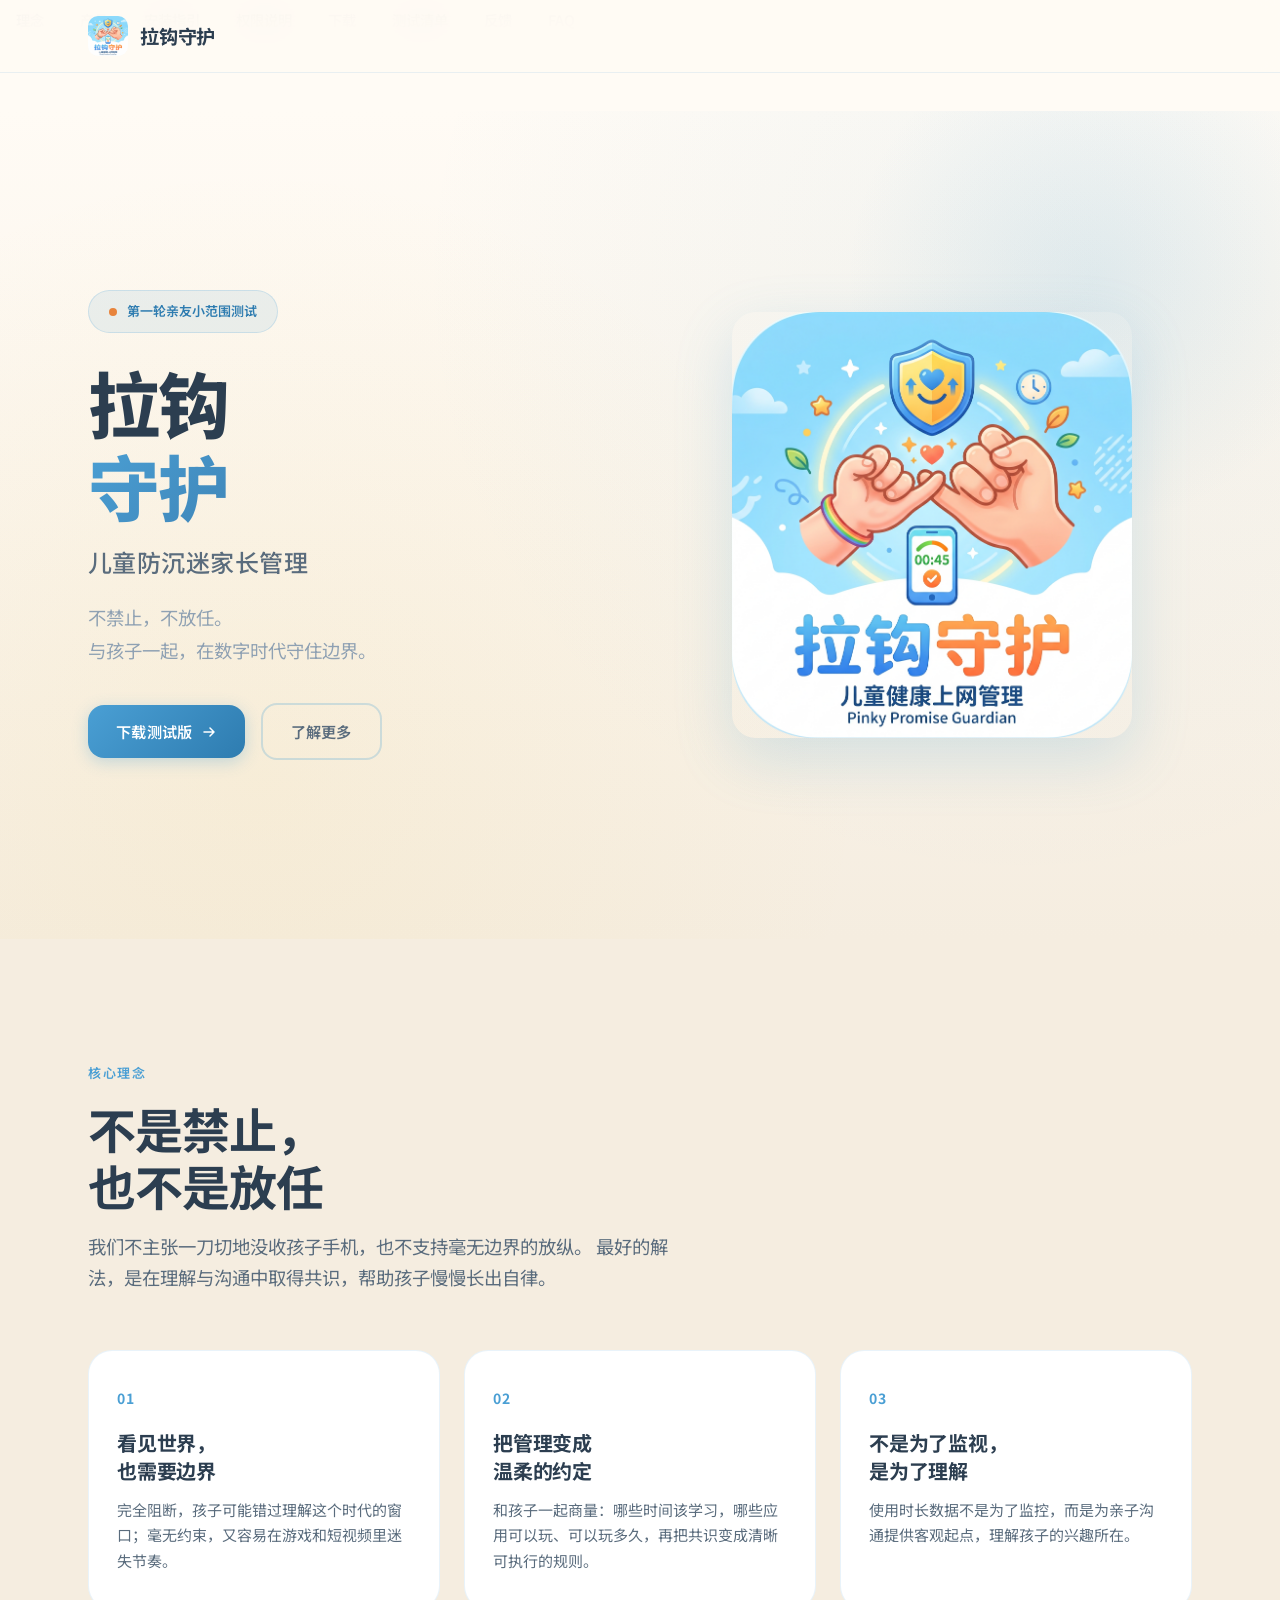
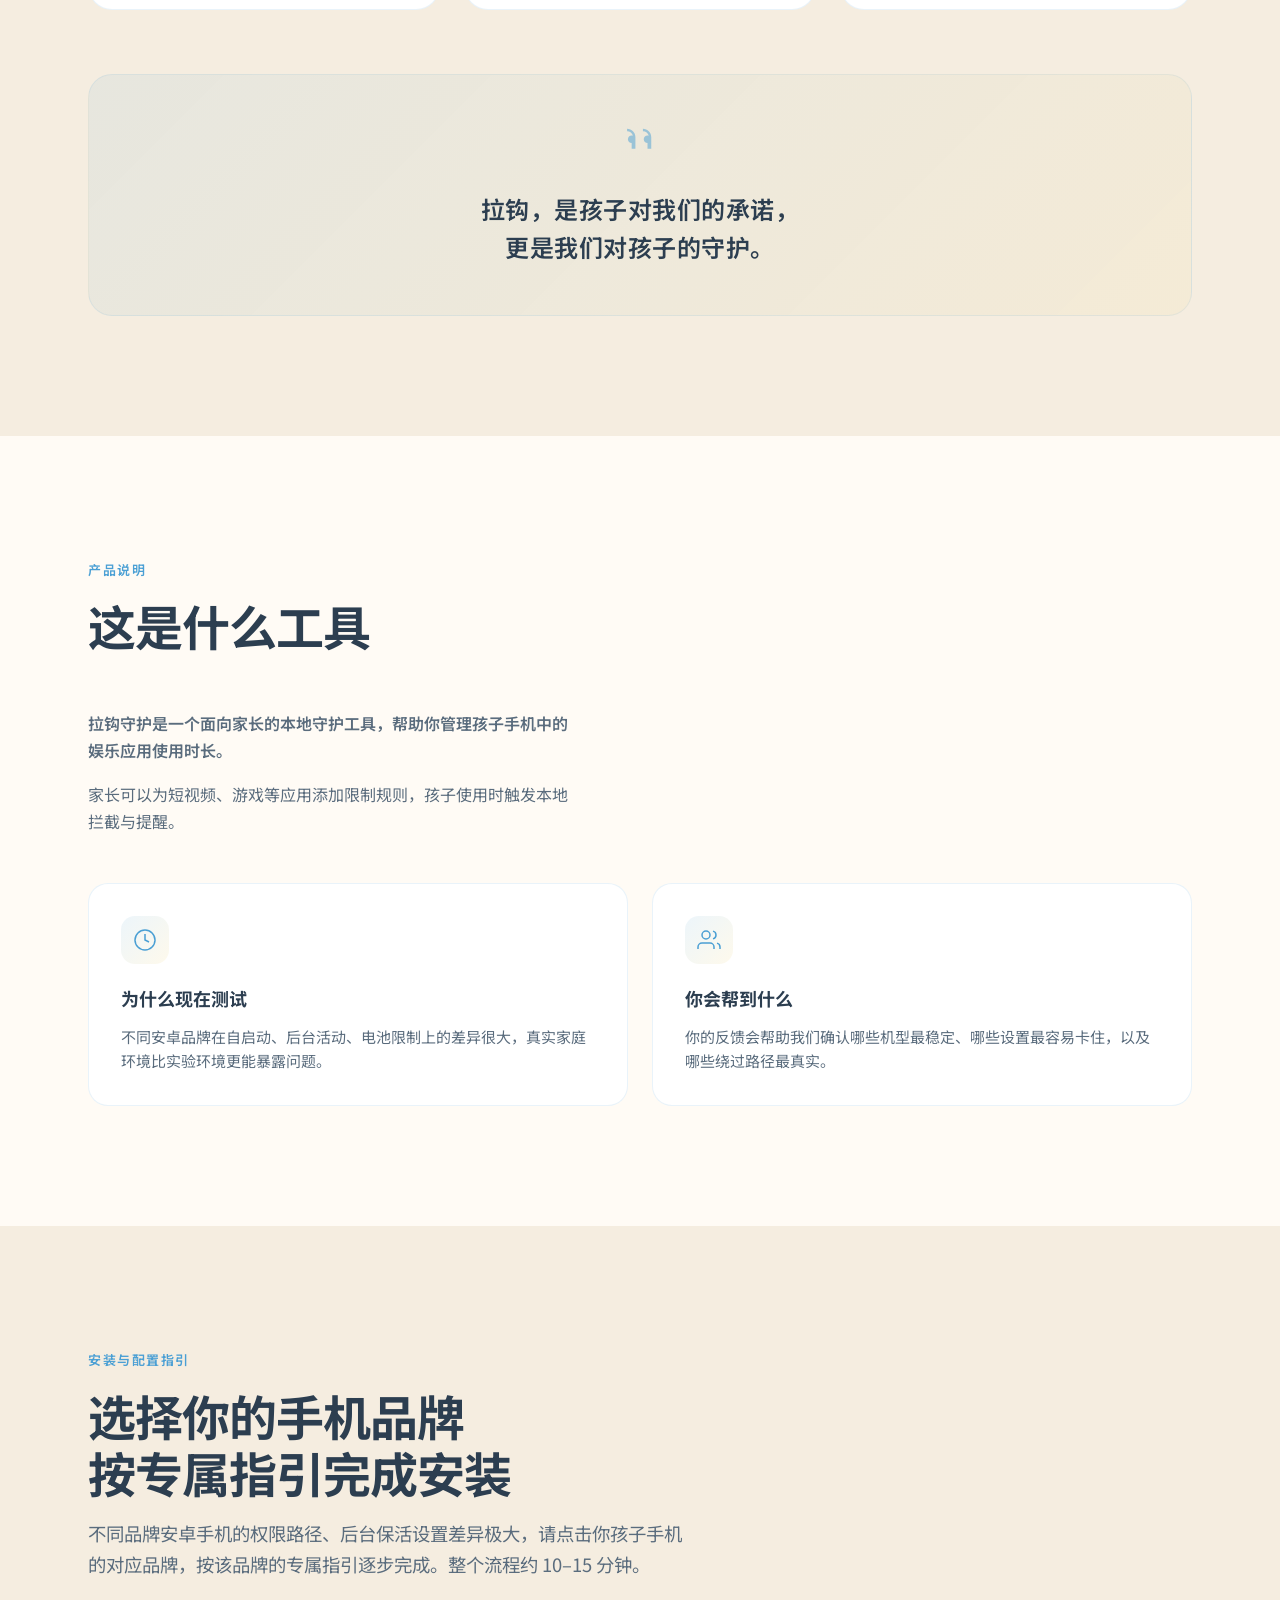
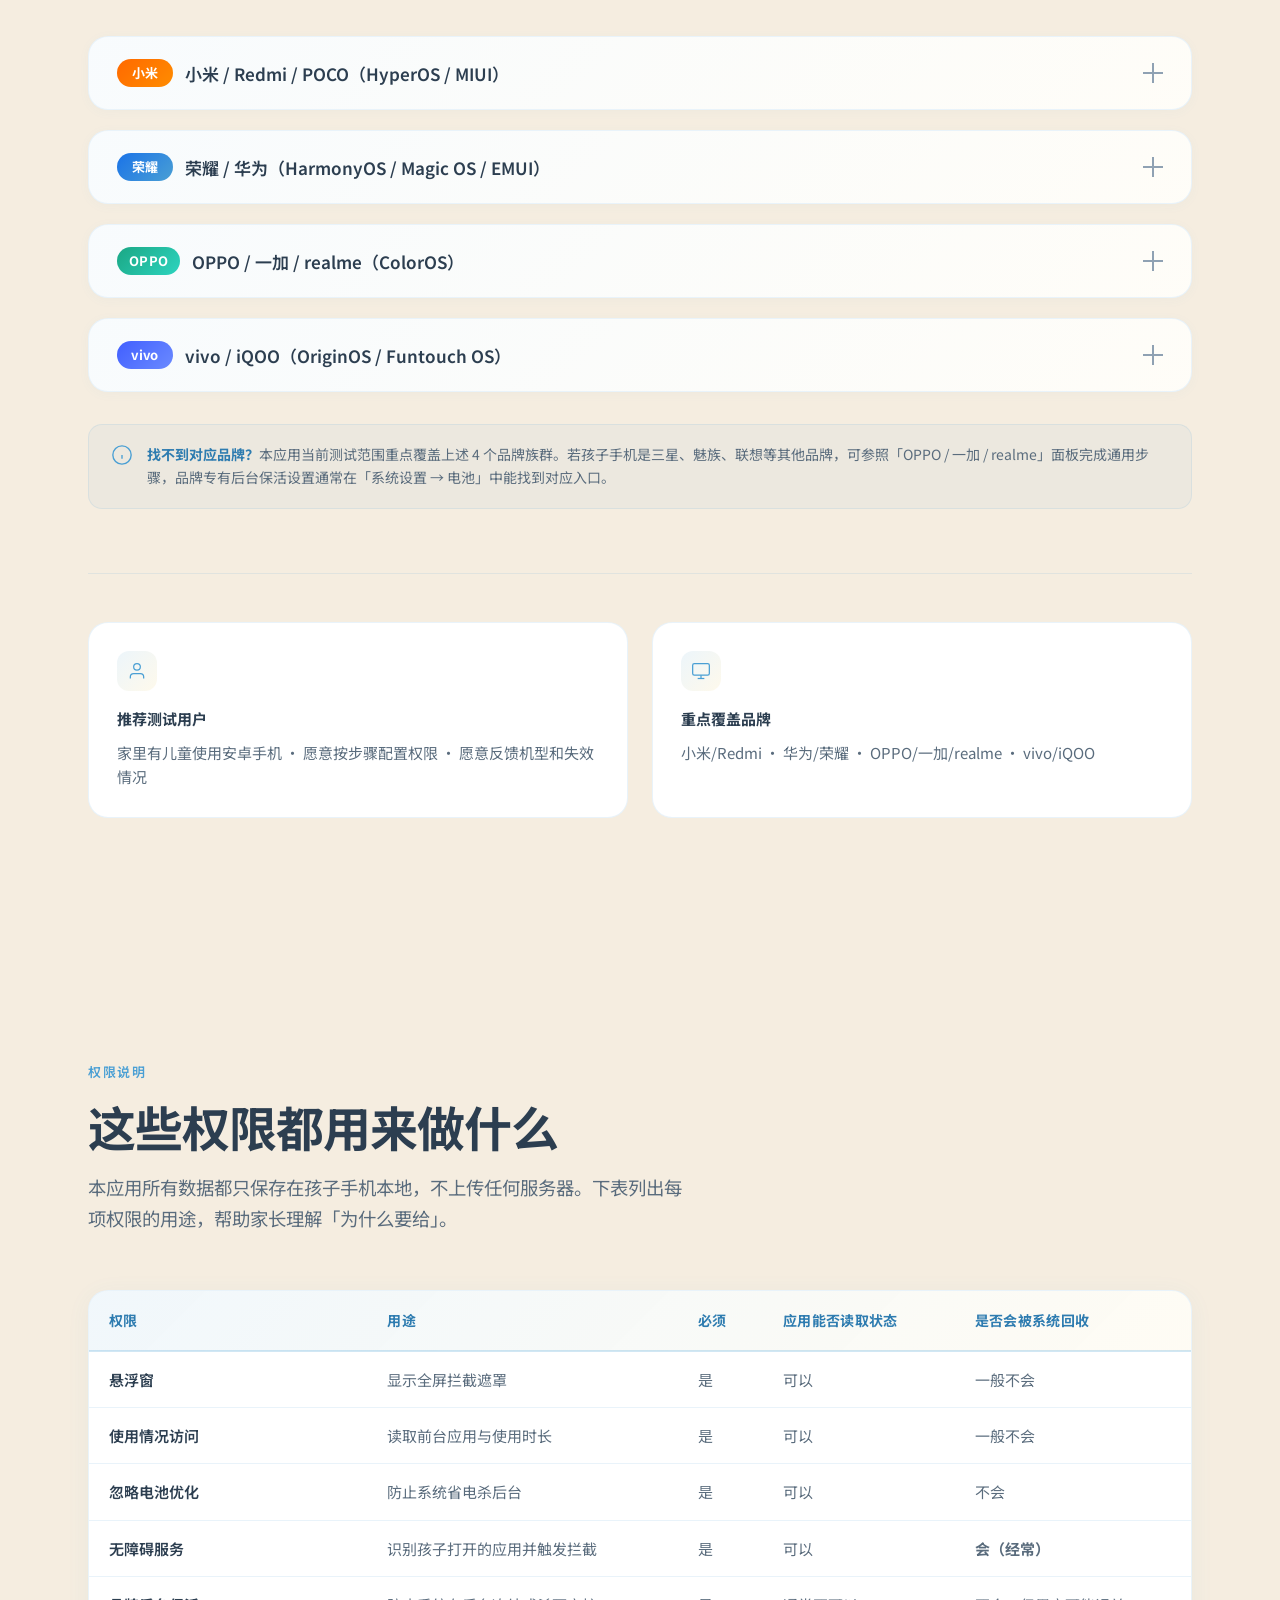
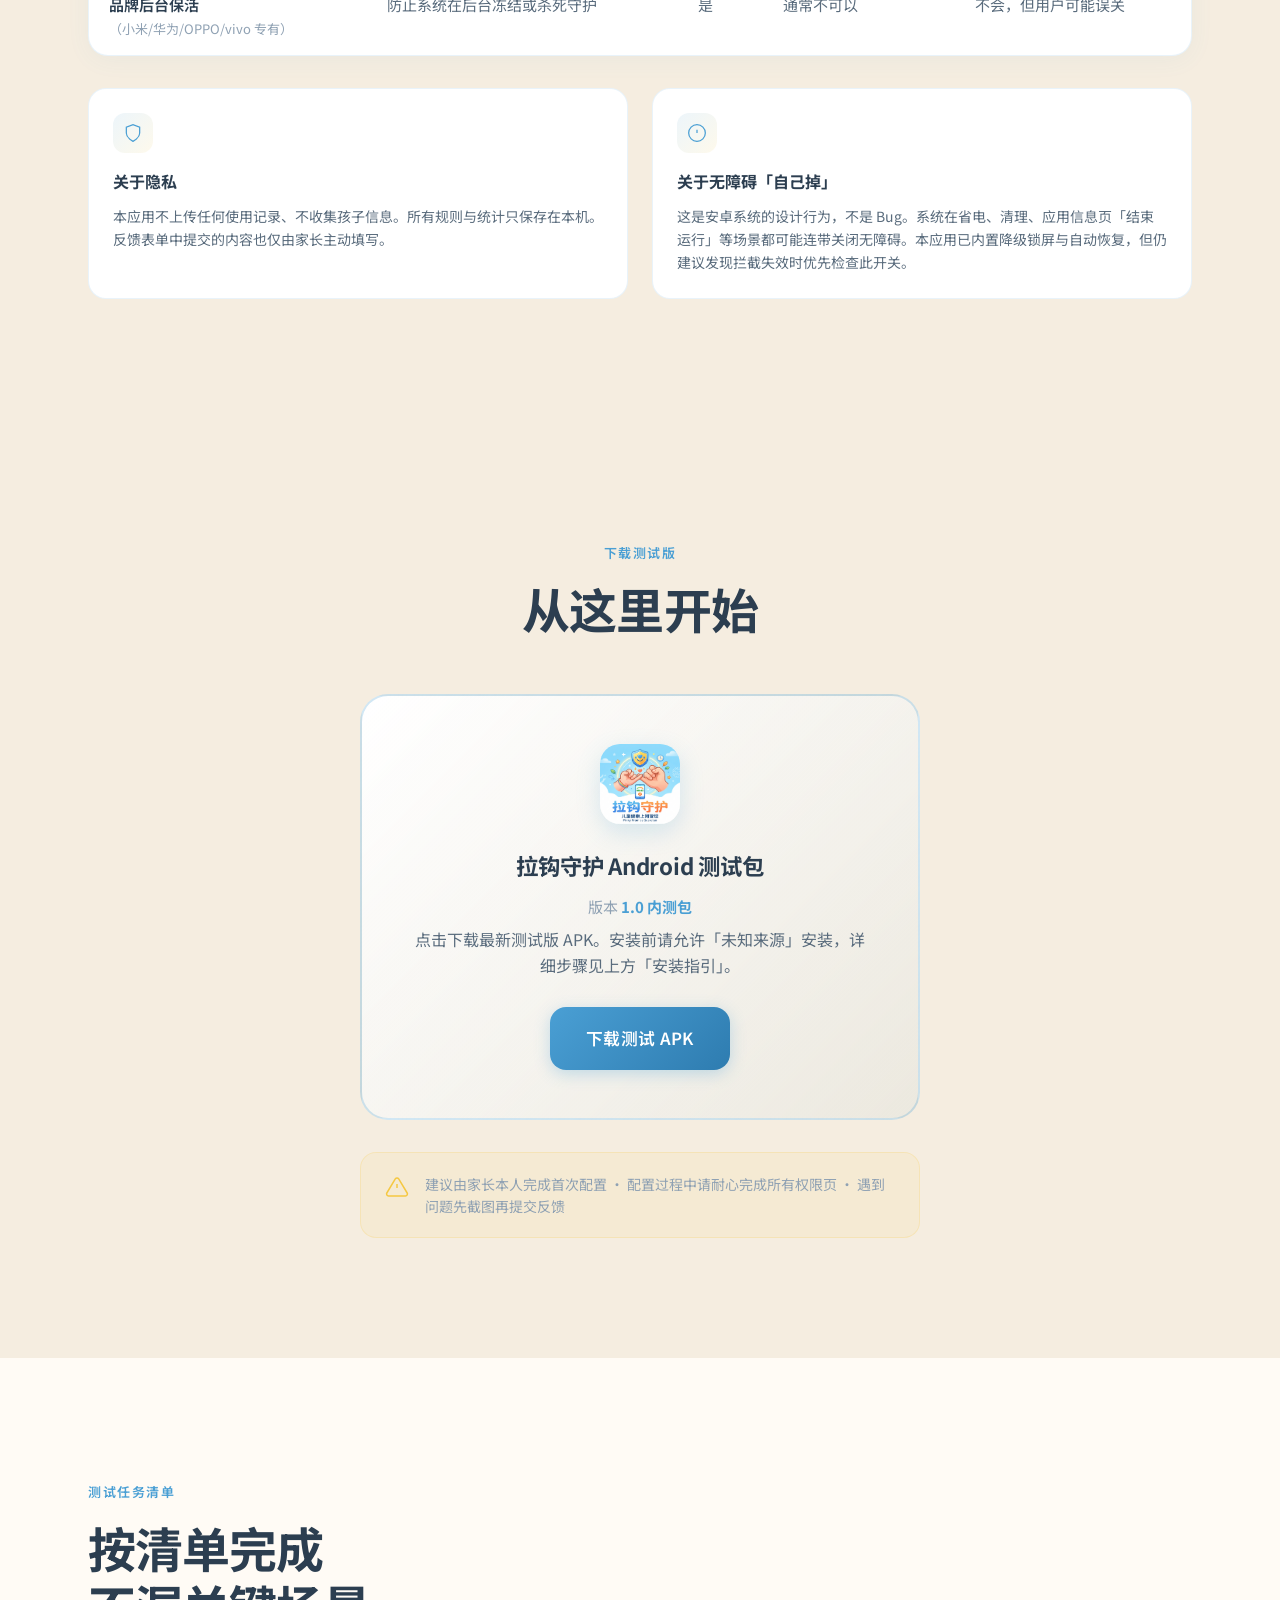
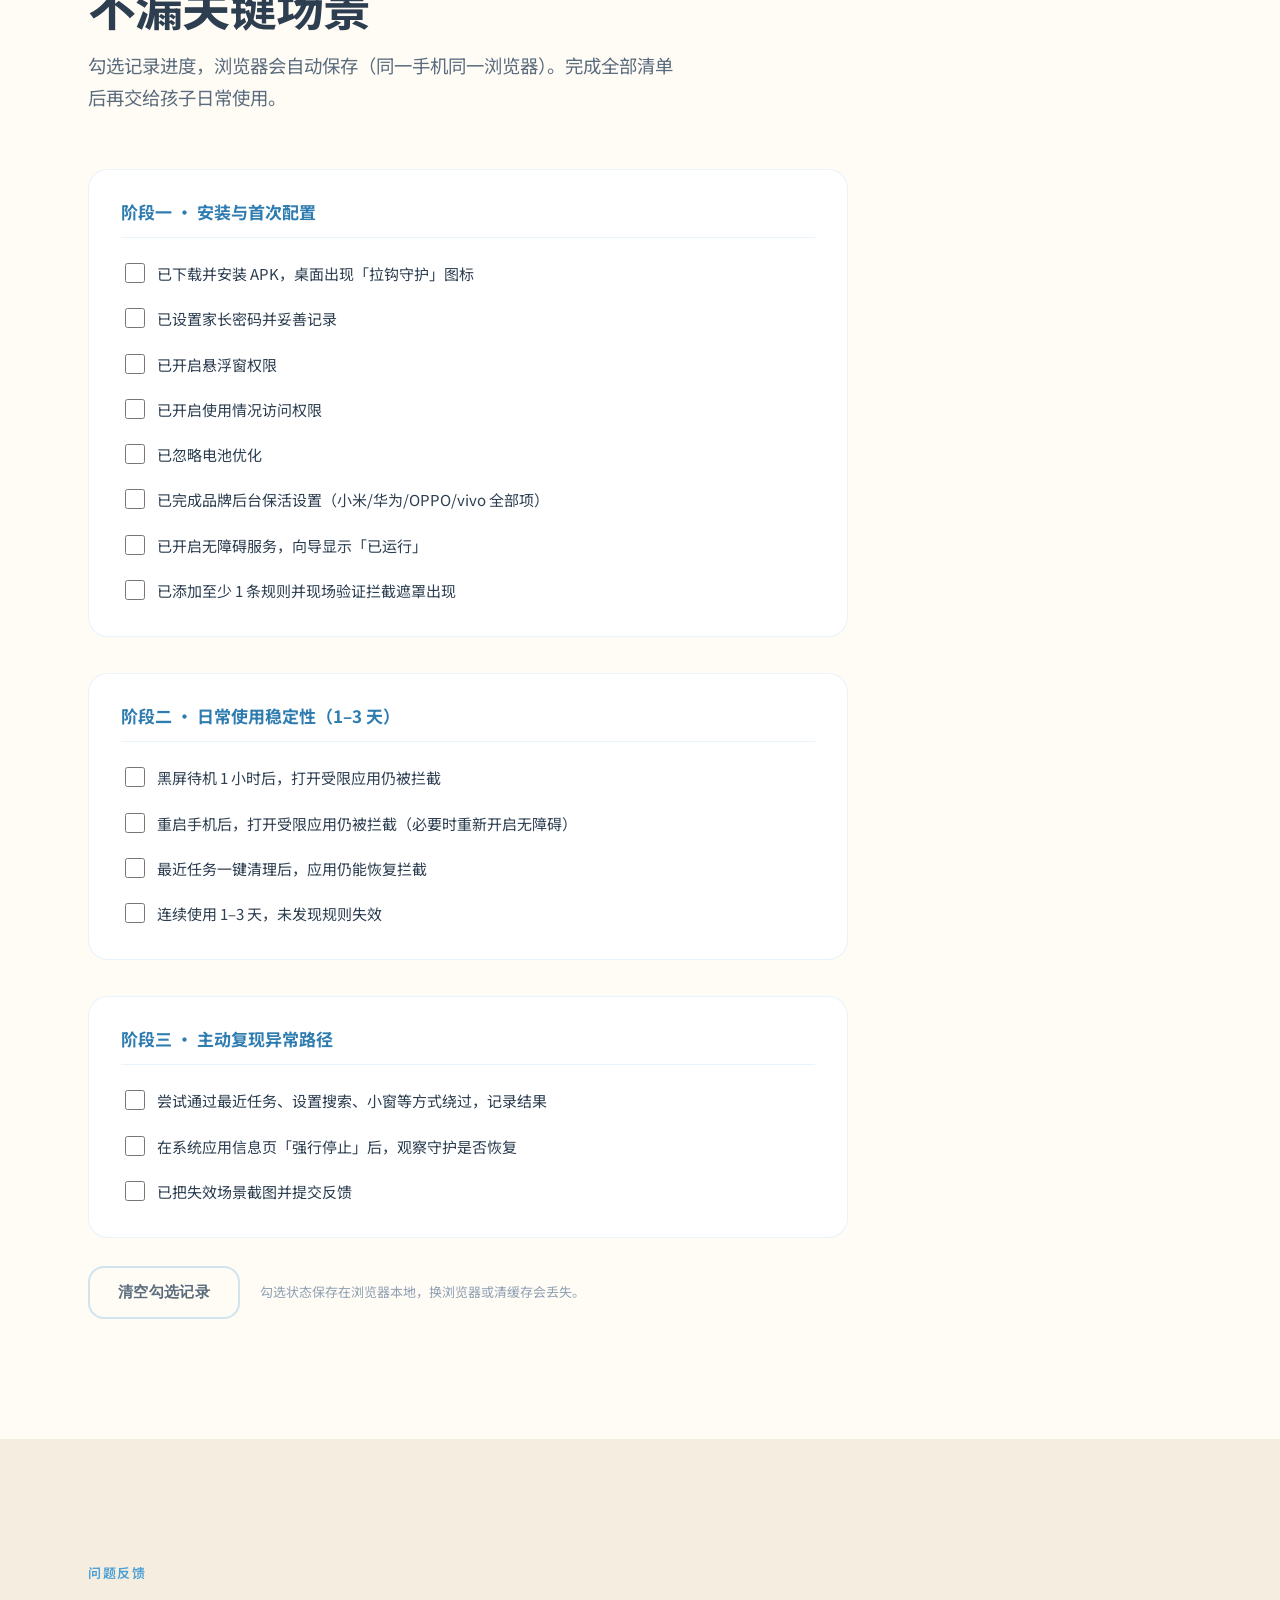
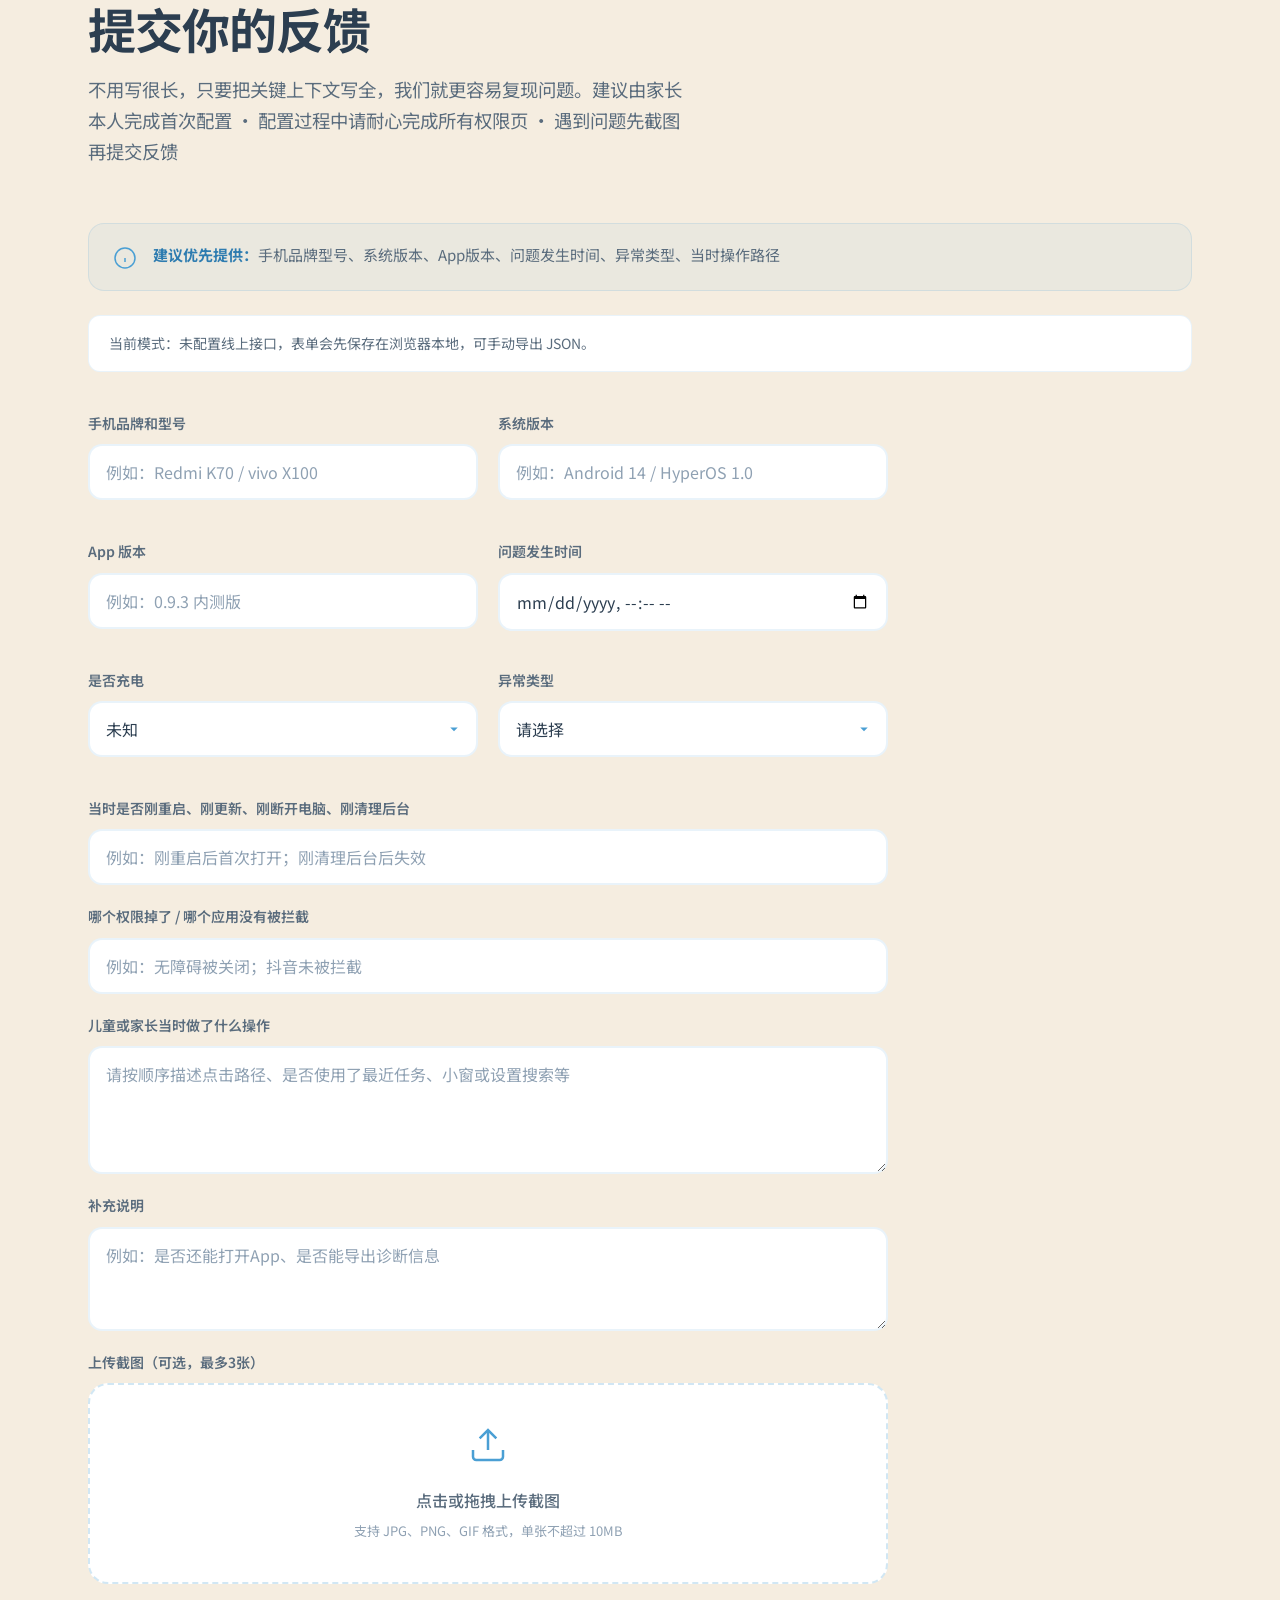
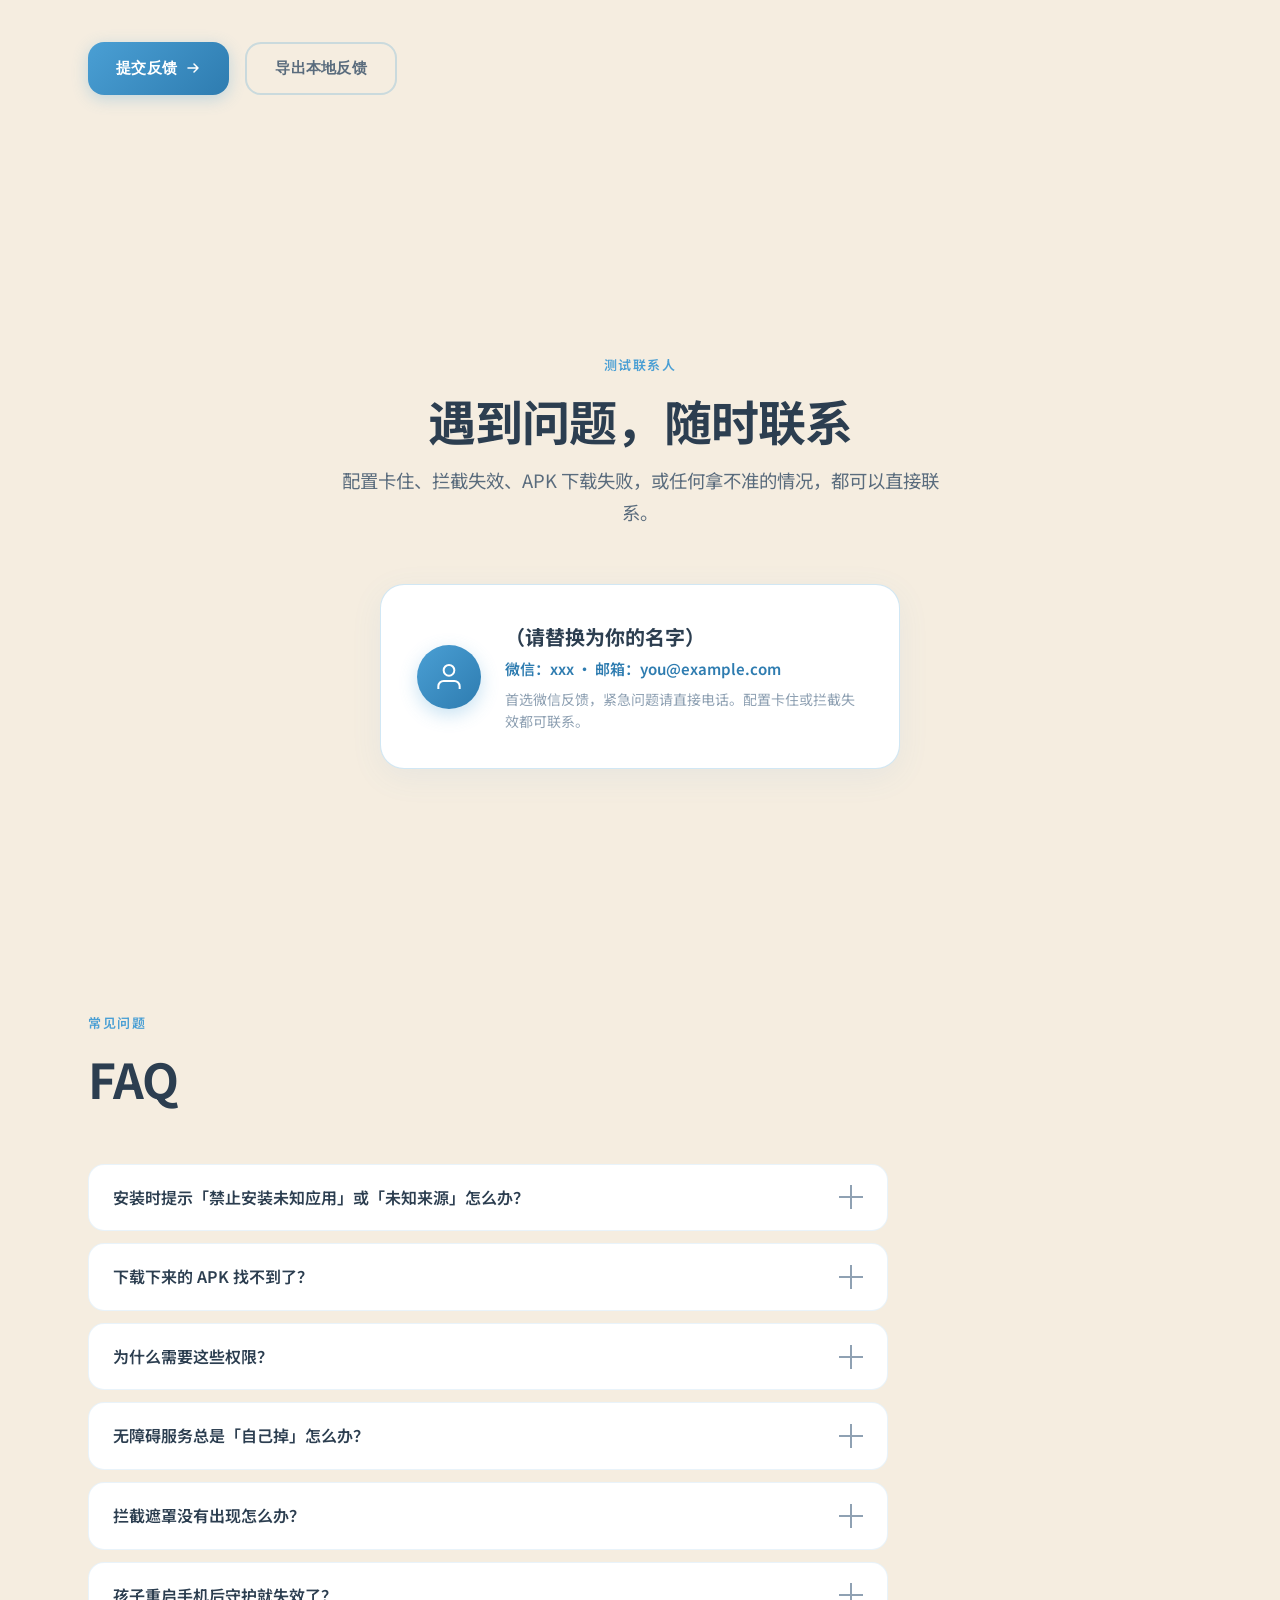
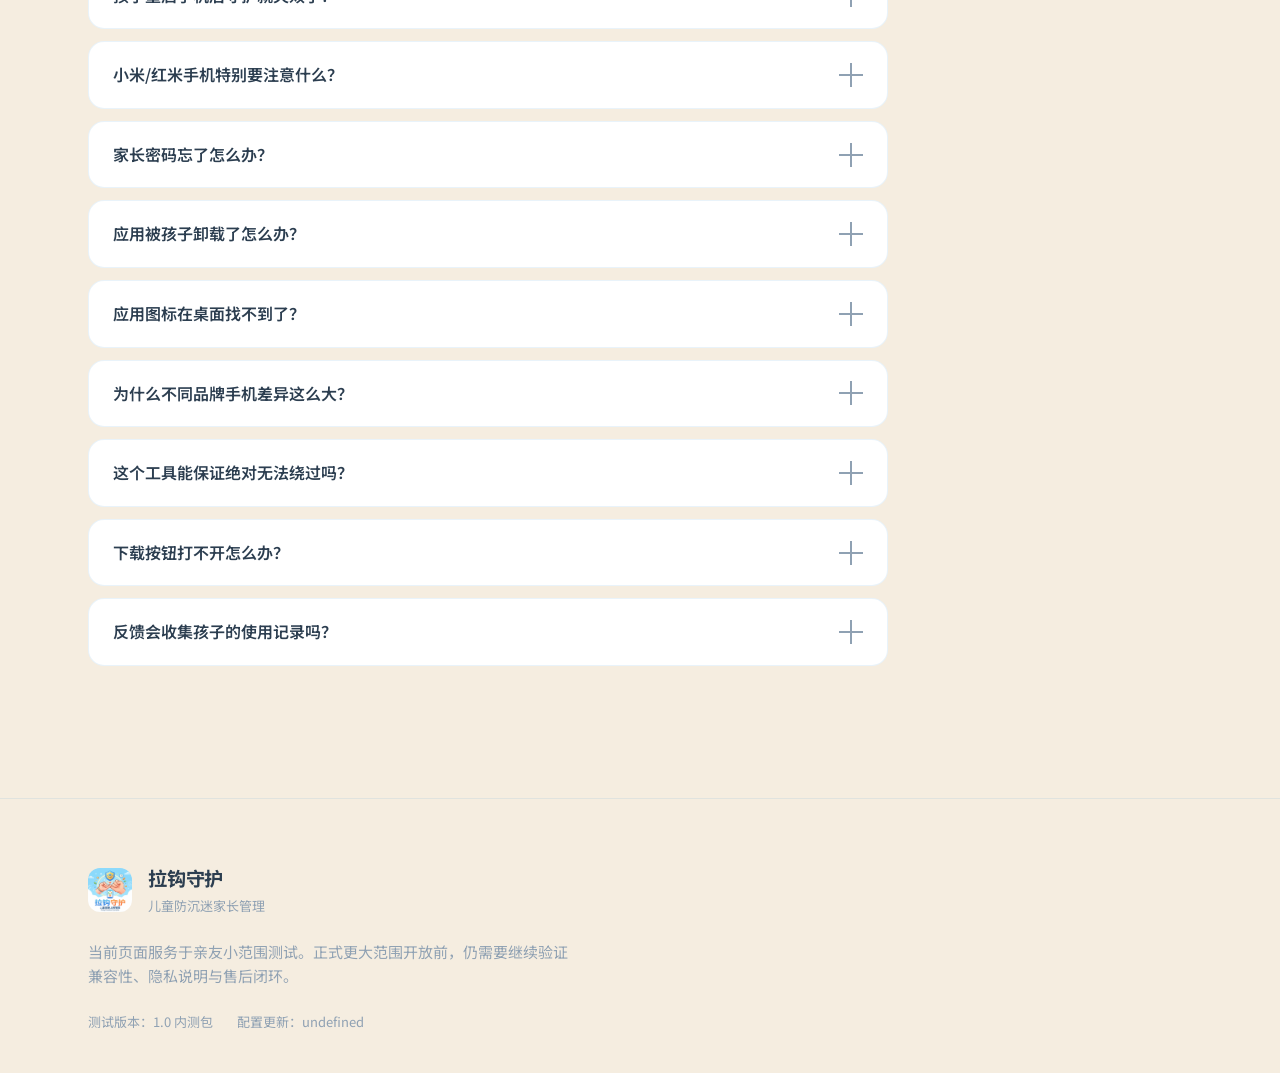
==== commit 276667fd: "docs(site): add missing MIUI permission screenshot Show the enabled permission-detail screen after t" ====
--- a/site/index.html
+++ b/site/index.html
@@ -375,6 +375,10 @@
                       <figure class="screenshot-thumb" data-full="src/mi/弹出界面开启.jpg">
                         <img src="src/mi/弹出界面开启.jpg" alt="后台弹出界面开启" loading="lazy">
                         <figcaption>后台弹出界面选「允许」</figcaption>
+                      </figure>
+                      <figure class="screenshot-thumb" data-full="src/mi/开启权限详情.jpg">
+                        <img src="src/mi/开启权限详情.jpg" alt="拉钩守护权限详情中的后台弹出界面和显示悬浮窗均已开启" loading="lazy">
+                        <figcaption>返回权限详情，确认「后台弹出界面」和「显示悬浮窗」均已开启</figcaption>
                       </figure>
                     </div>
                   </div>
